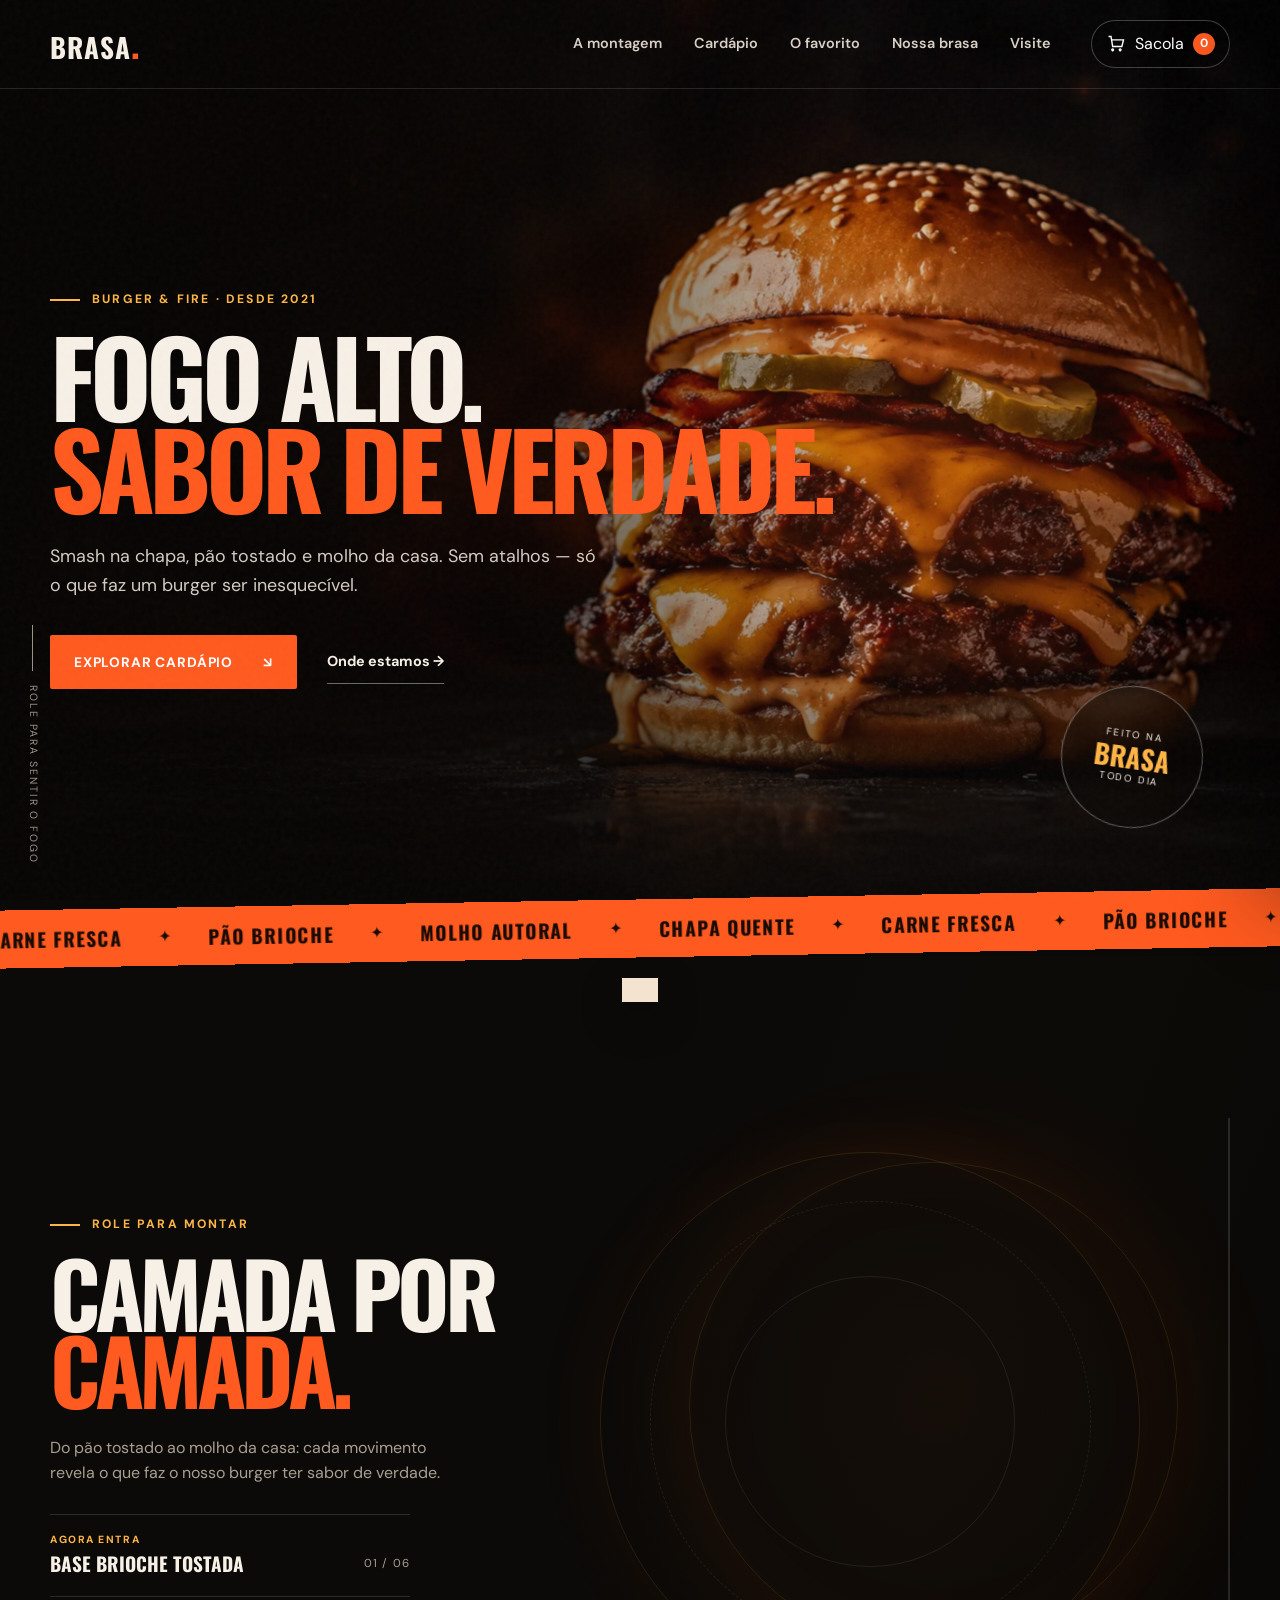
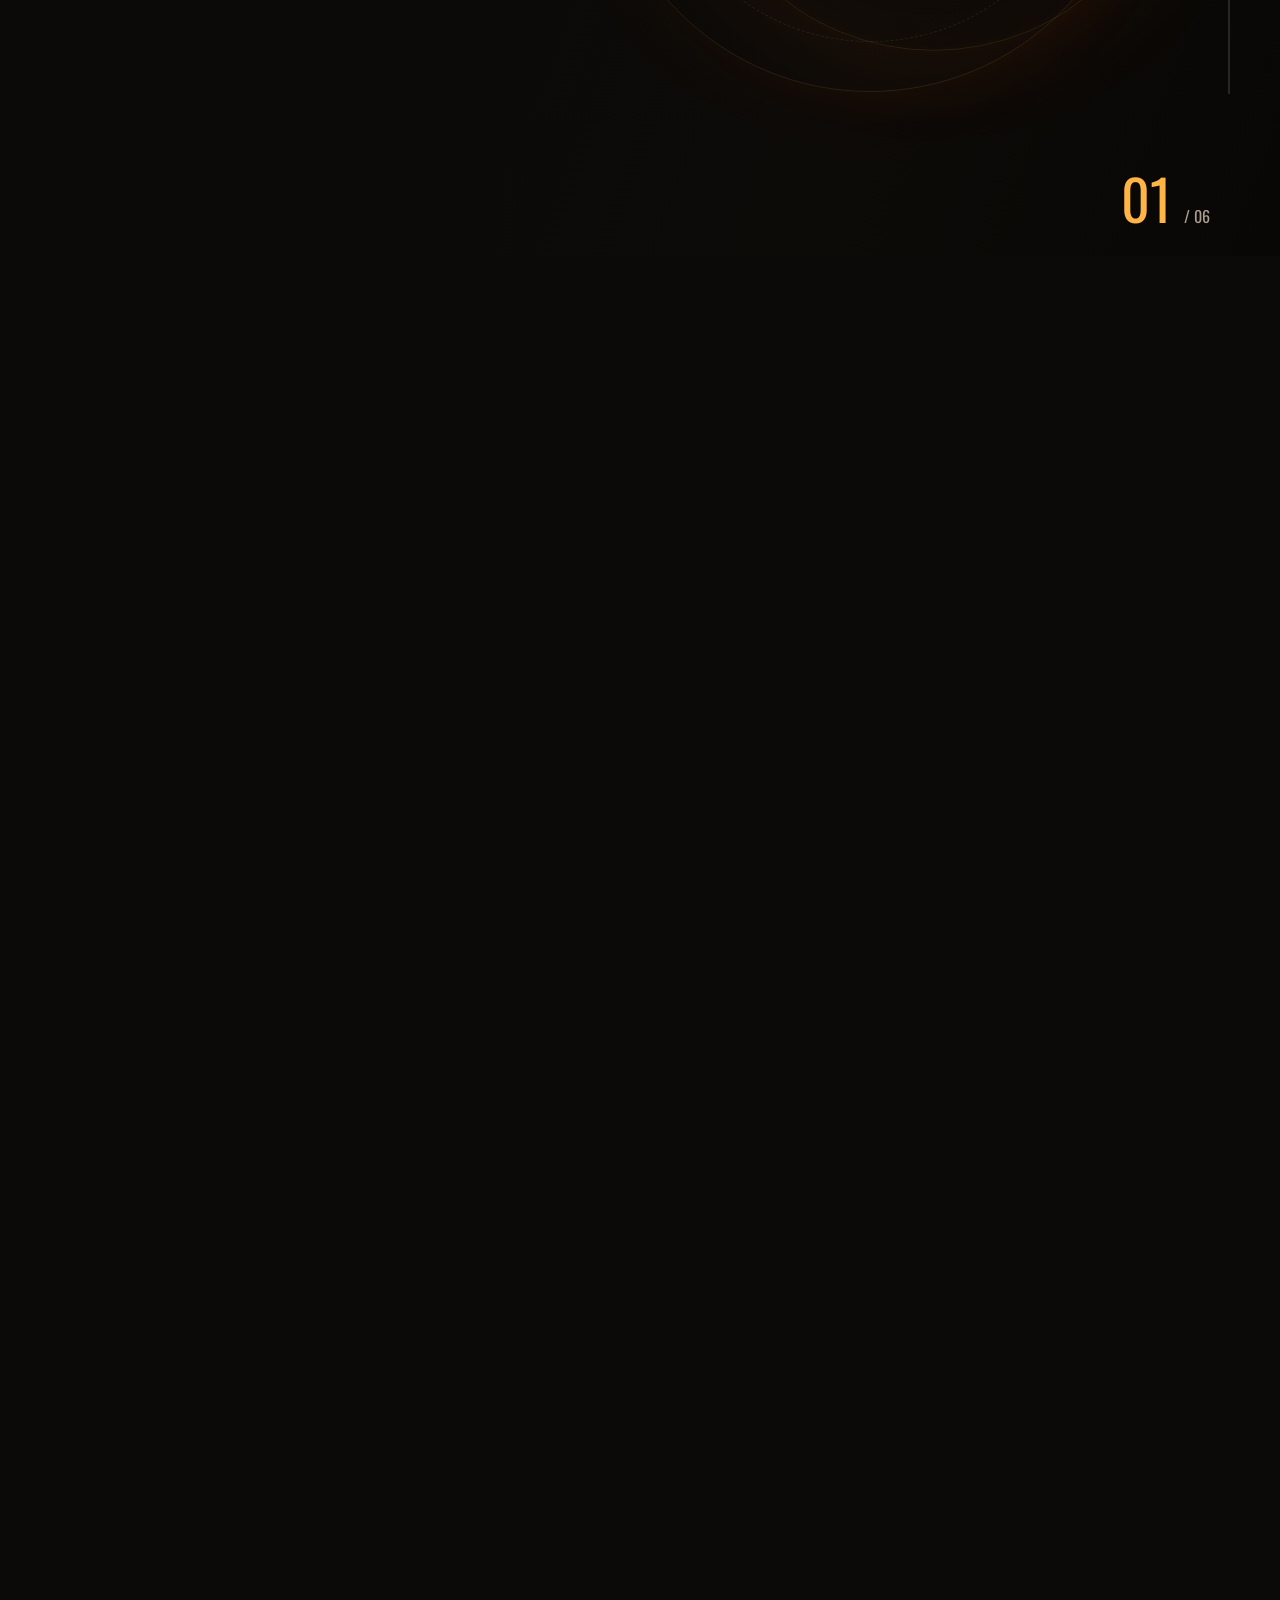
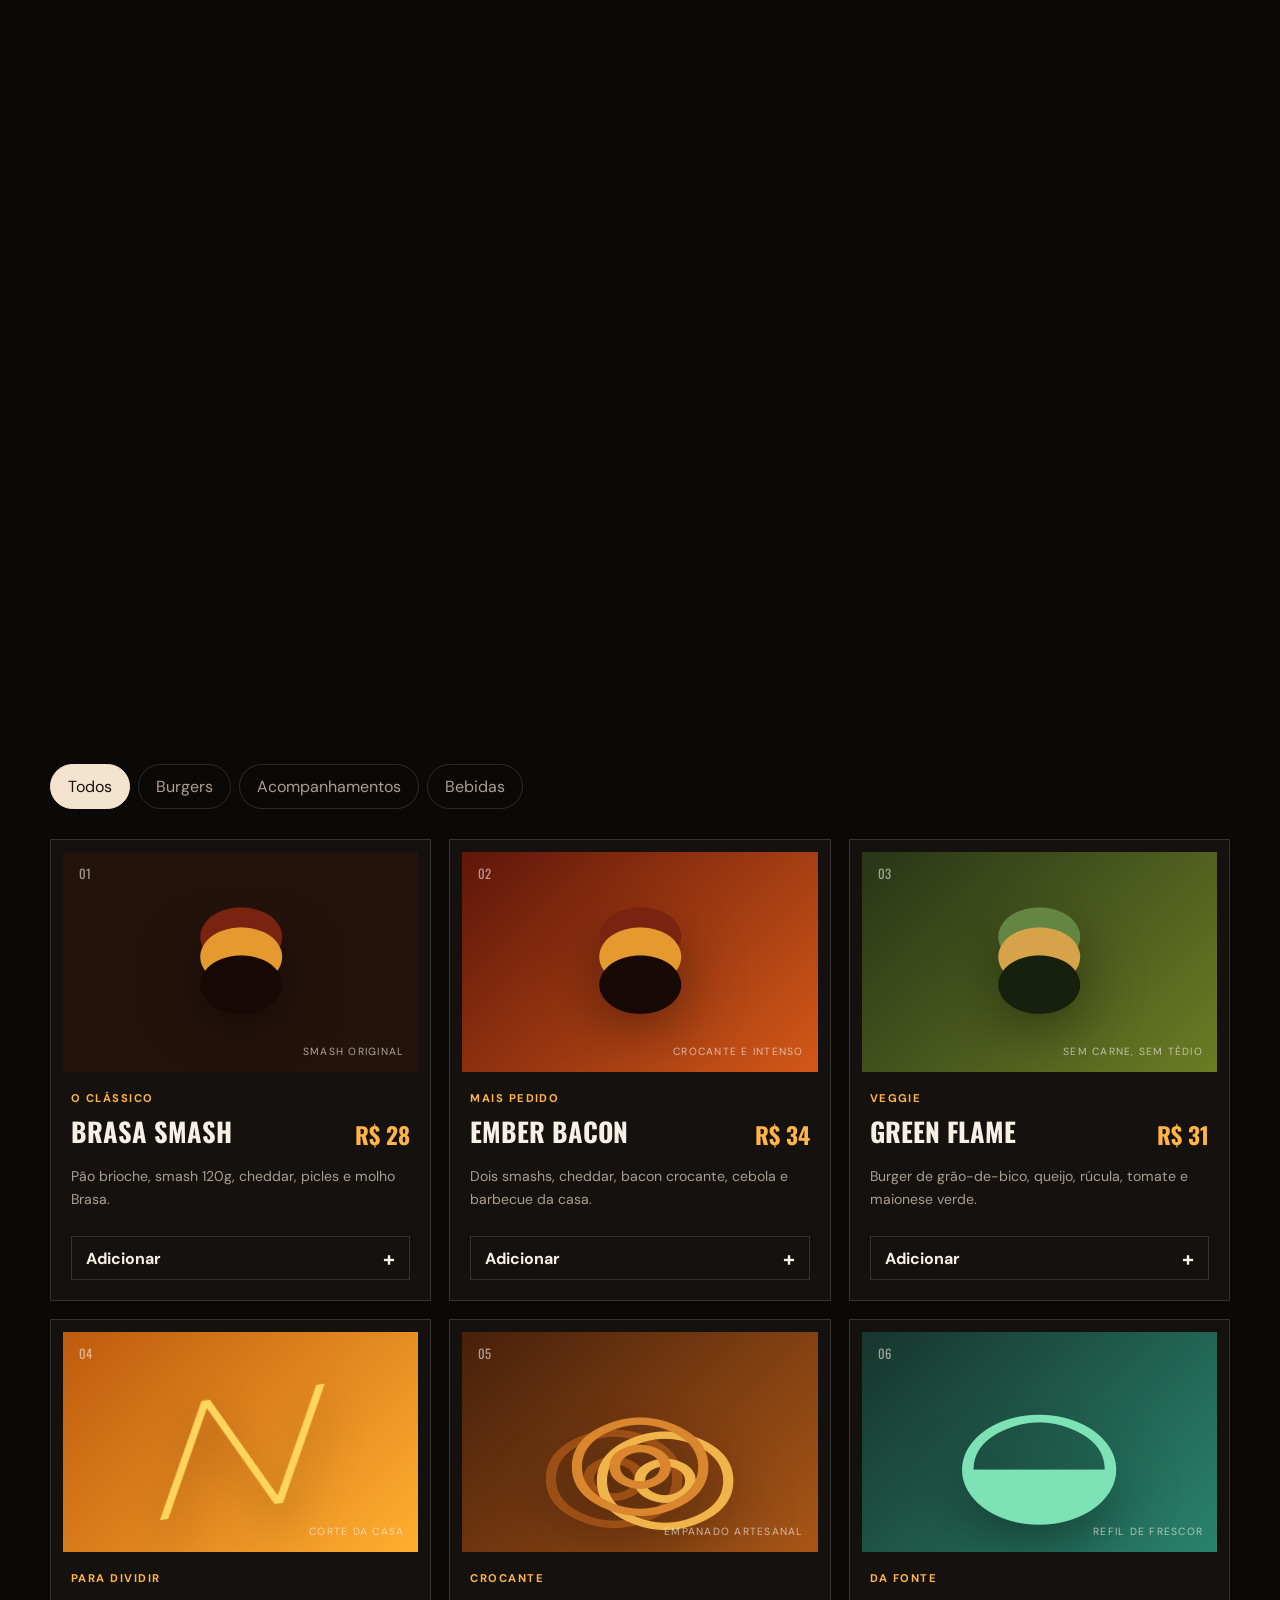
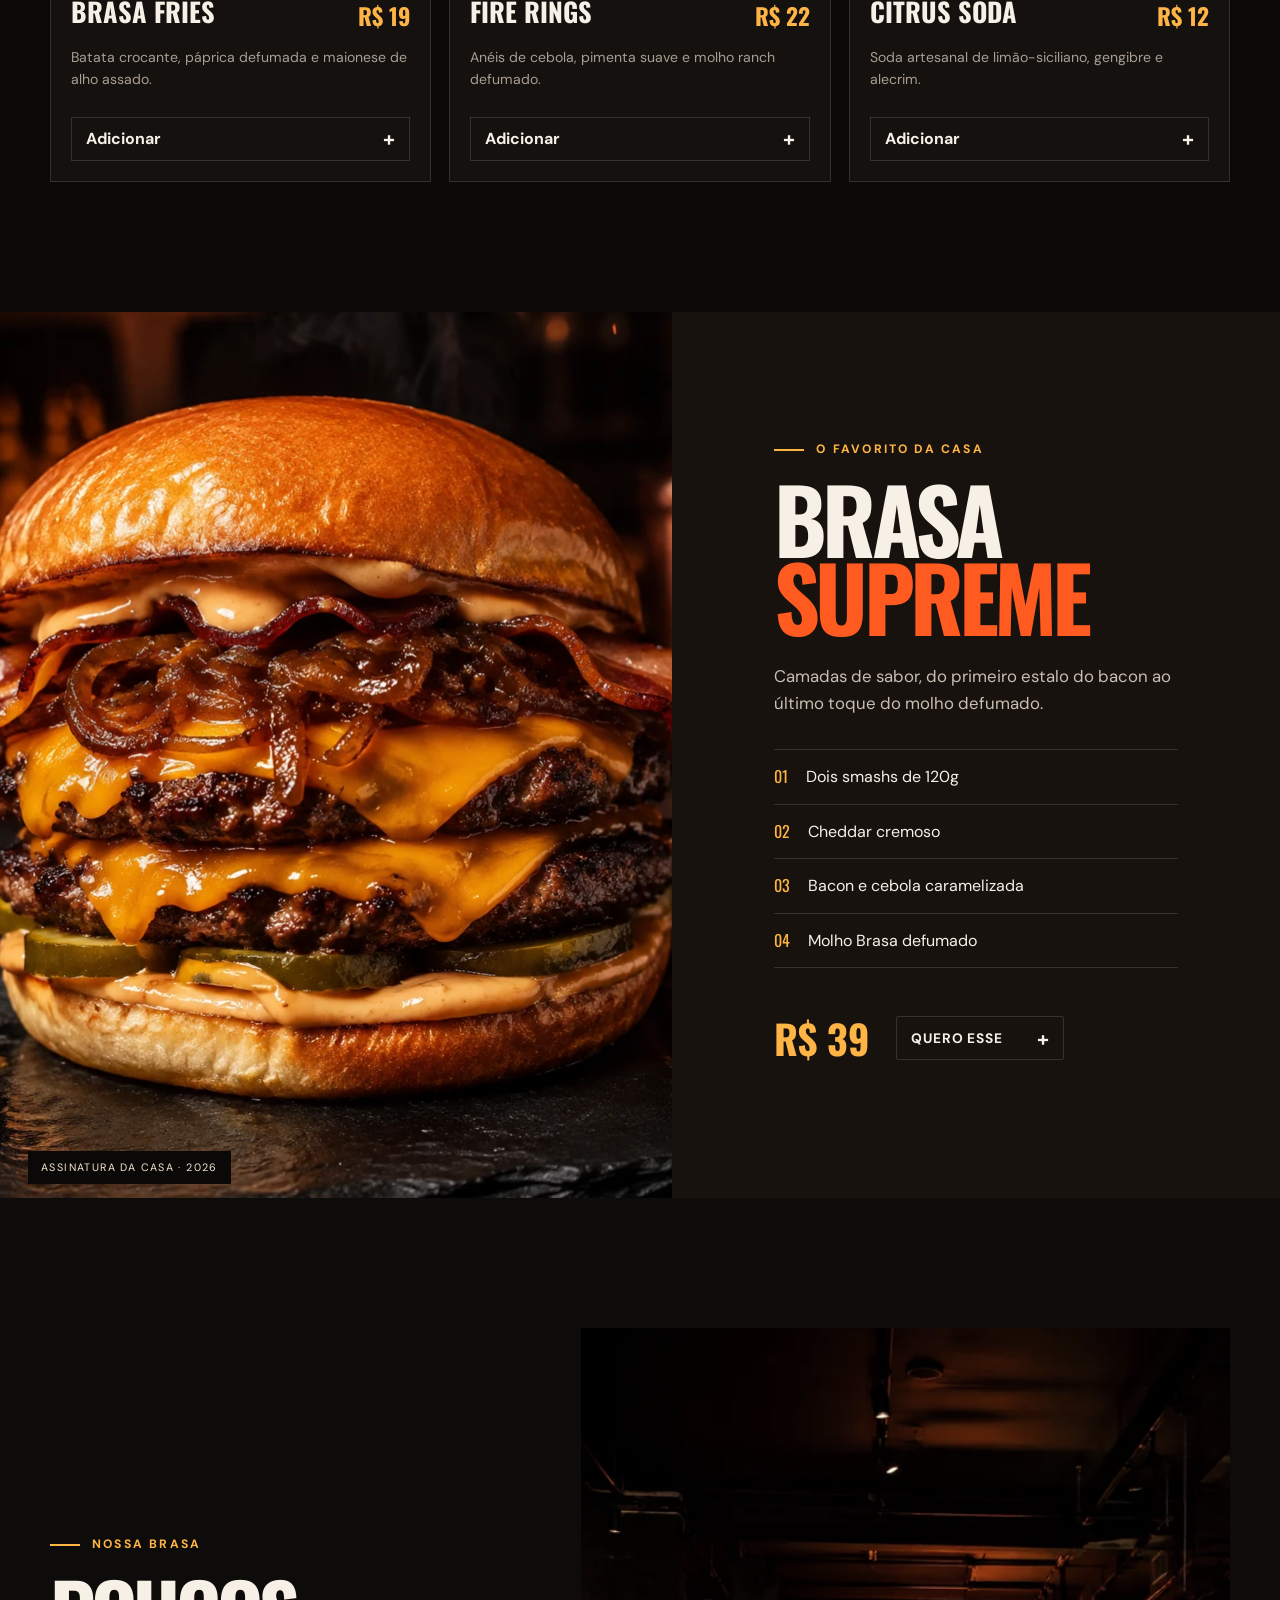
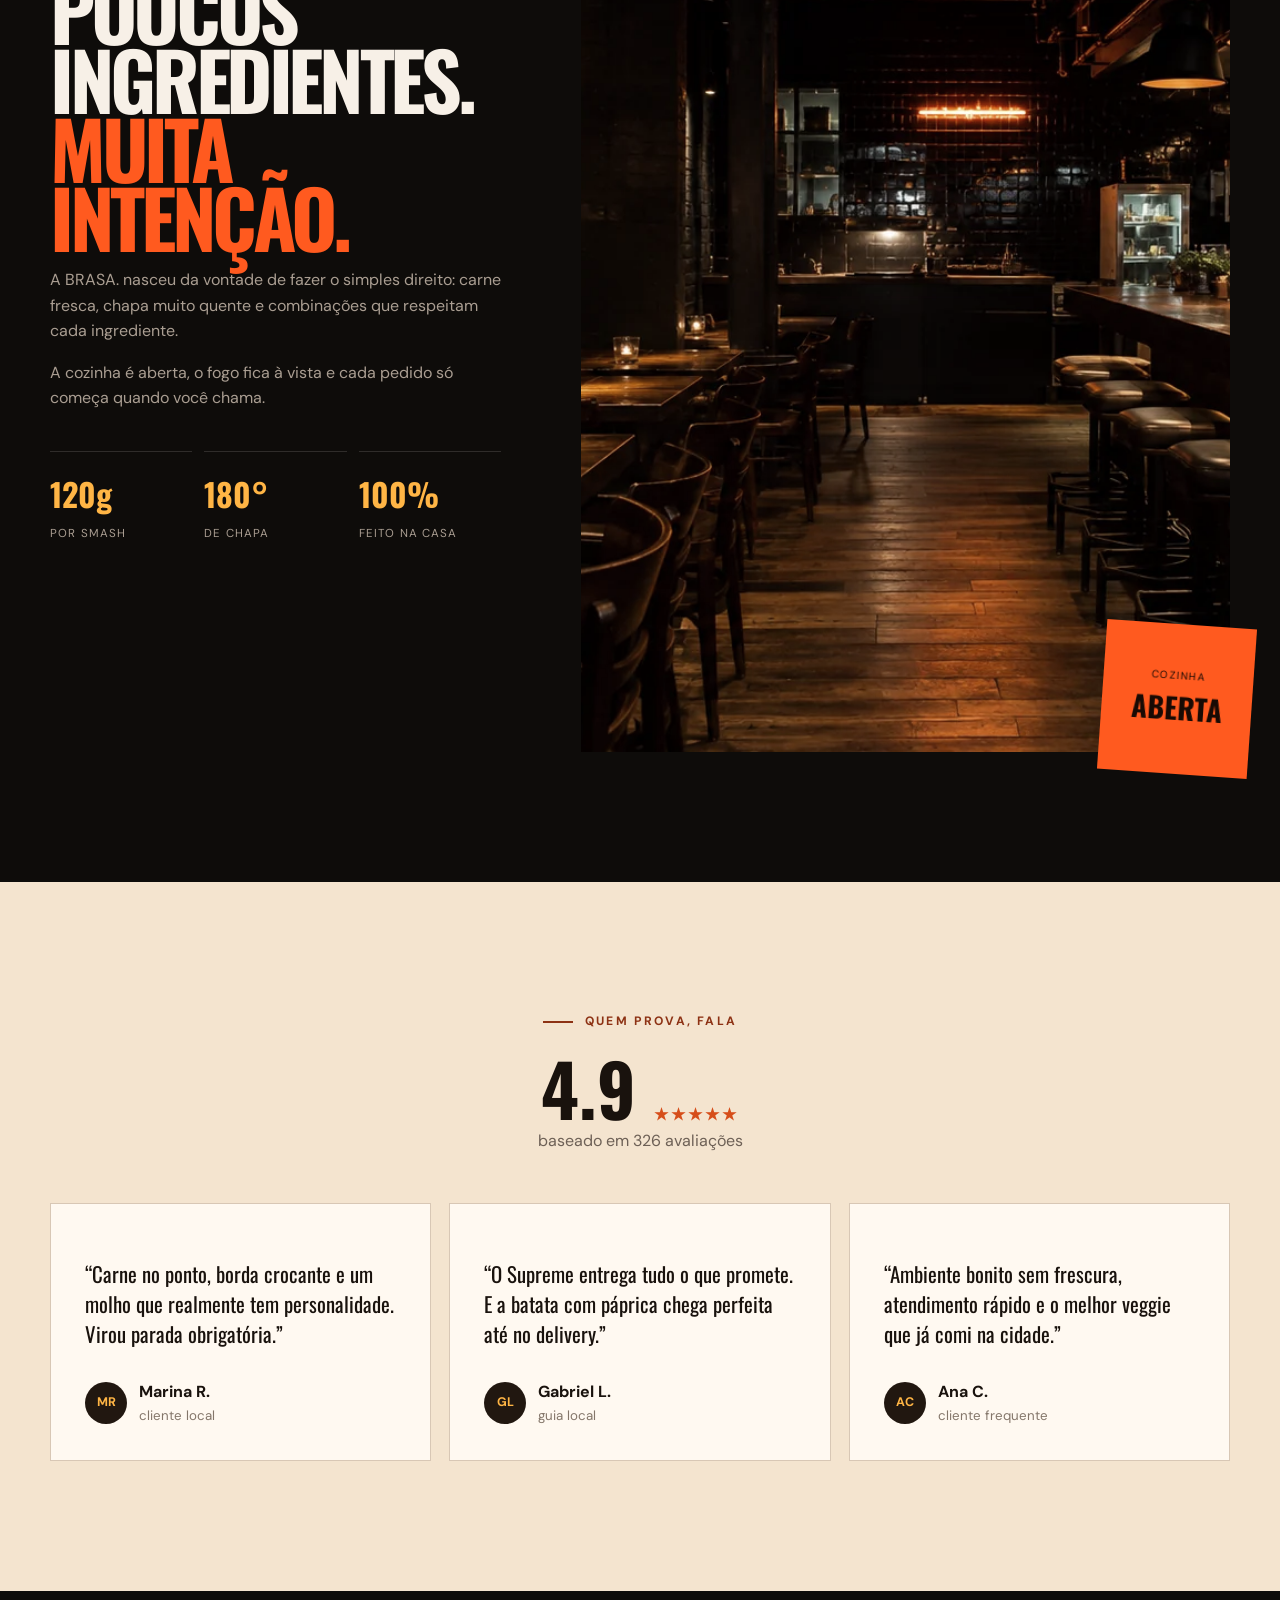
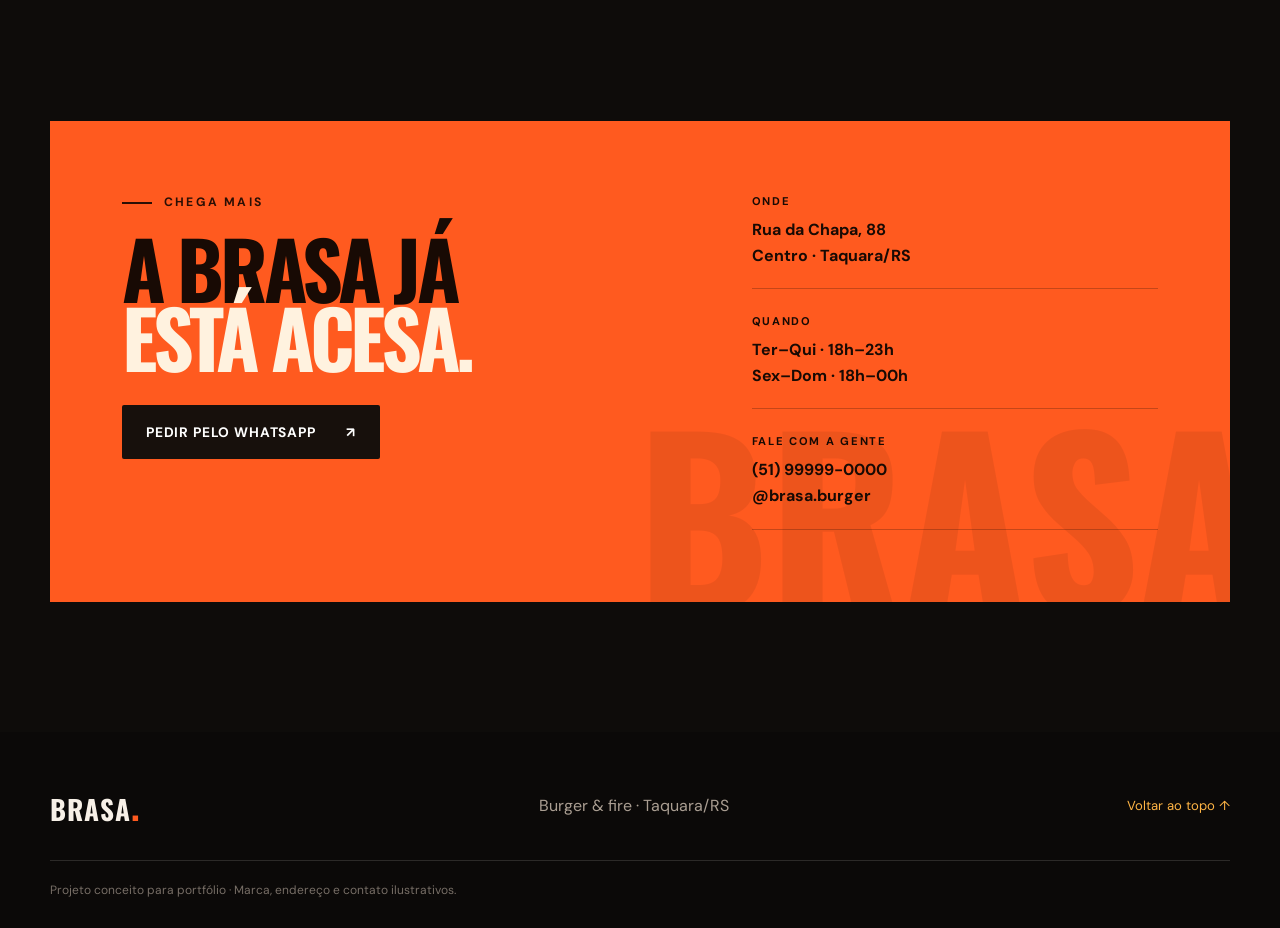
==== previews/brasa-burger/index.html @ 8c8daacf "Pré-carrega imagem da montagem do burger" ====
<!doctype html>
<html lang="pt-BR">
<head>
  <meta charset="UTF-8">
  <meta name="viewport" content="width=device-width, initial-scale=1.0">
  <meta name="description" content="BRASA. — smash burgers feitos no fogo, com ingredientes selecionados e sabor sem atalhos.">
  <meta name="theme-color" content="#0b0908">
  <meta property="og:type" content="website">
  <meta property="og:title" content="BRASA. | Burger & Fire">
  <meta property="og:description" content="Fogo alto. Sabor de verdade. Conheça nossos smash burgers.">
  <meta property="og:image" content="https://joaopedrodev67-commits.github.io/dev-showcase/previews/brasa-burger/assets/hero-burger.webp">
  <title>BRASA. | Burger & Fire</title>
  <link rel="icon" href="./assets/hero-burger.webp" type="image/webp">
  <link rel="preconnect" href="https://fonts.googleapis.com">
  <link rel="preconnect" href="https://fonts.gstatic.com" crossorigin>
  <link href="https://fonts.googleapis.com/css2?family=DM+Sans:wght@400;500;600;700&family=Oswald:wght@500;600;700&display=swap" rel="stylesheet">
  <link rel="preload" as="image" href="./assets/hero-burger.webp" fetchpriority="high">
  <link rel="preload" as="image" href="./assets/layers/burger-layers.png">
  <link rel="stylesheet" href="./styles.css">
</head>
<body>
  <a class="skip-link" href="#conteudo">Ir para o conteúdo</a>
  <div class="noise" aria-hidden="true"></div>

  <header class="site-header" id="inicio">
    <div class="container nav-wrap">
      <a class="brand" href="#inicio" aria-label="BRASA. — início"><span>BRASA</span><b>.</b></a>
      <button class="menu-toggle" type="button" aria-expanded="false" aria-controls="main-menu" aria-label="Abrir menu">
        <span></span><span></span>
      </button>
      <nav class="main-nav" id="main-menu" aria-label="Navegação principal">
        <a href="#montagem">A montagem</a>
        <a href="#cardapio">Cardápio</a>
        <a href="#assinatura">O favorito</a>
        <a href="#sobre">Nossa brasa</a>
        <a href="#visite">Visite</a>
      </nav>
      <button class="cart-button" type="button" aria-label="Abrir sacola, 0 itens" aria-controls="cart-panel">
        <svg viewBox="0 0 24 24" aria-hidden="true"><path d="M6 7h15l-2 8H8L6 3H3m6 16a1 1 0 1 0 0 .01M18 19a1 1 0 1 0 0 .01"/></svg>
        <span>Sacola</span><b class="cart-count" aria-hidden="true">0</b>
      </button>
    </div>
  </header>

  <main id="conteudo">
    <section class="hero" aria-labelledby="hero-title">
      <img class="hero-image" src="./assets/hero-burger.webp" alt="Hambúrguer artesanal duplo com cheddar, bacon e picles" width="1536" height="1024">
      <div class="hero-shade" aria-hidden="true"></div>
      <div class="container hero-content">
        <p class="eyebrow reveal"><span></span> Burger & fire · desde 2021</p>
        <h1 id="hero-title" class="reveal">Fogo alto.<br><em>Sabor de verdade.</em></h1>
        <p class="hero-copy reveal">Smash na chapa, pão tostado e molho da casa. Sem atalhos — só o que faz um burger ser inesquecível.</p>
        <div class="hero-actions reveal">
          <a class="button button-primary" href="#cardapio">Explorar cardápio <span aria-hidden="true">↘</span></a>
          <a class="text-link" href="#visite">Onde estamos <span aria-hidden="true">→</span></a>
        </div>
      </div>
      <div class="hero-stamp" aria-hidden="true"><span>feito na</span><strong>BRASA</strong><span>todo dia</span></div>
      <div class="scroll-note" aria-hidden="true"><span></span> role para sentir o fogo</div>
    </section>

    <section class="proof-strip" aria-label="Diferenciais">
      <div class="marquee">
        <div class="marquee-track">
          <span>Carne fresca</span><i>✦</i><span>Pão brioche</span><i>✦</i><span>Molho autoral</span><i>✦</i><span>Chapa quente</span><i>✦</i>
          <span aria-hidden="true">Carne fresca</span><i aria-hidden="true">✦</i><span aria-hidden="true">Pão brioche</span><i aria-hidden="true">✦</i><span aria-hidden="true">Molho autoral</span><i aria-hidden="true">✦</i><span aria-hidden="true">Chapa quente</span><i aria-hidden="true">✦</i>
        </div>
      </div>
    </section>

    <section class="burger-assembly" id="montagem" aria-labelledby="assembly-title">
      <div class="assembly-sticky">
        <div class="assembly-ambient" aria-hidden="true"></div>
        <div class="container assembly-layout">
          <div class="assembly-copy">
            <p class="eyebrow"><span></span> Role para montar</p>
            <h2 id="assembly-title">Camada por<br><em>camada.</em></h2>
            <p>Do pão tostado ao molho da casa: cada movimento revela o que faz o nosso burger ter sabor de verdade.</p>
            <div class="assembly-status" aria-live="off">
              <span>Agora entra</span><strong>Base brioche tostada</strong><small>01 / 06</small>
            </div>
          </div>
          <div class="burger-stage" role="img" aria-label="Hambúrguer sendo montado camada por camada conforme a página é rolada">
            <div class="stage-ring" aria-hidden="true"></div>
            <img class="burger-layer layer-top" data-step="5" src="./assets/layers/burger-layers.png" alt="" width="1024" height="1536" loading="lazy">
            <img class="burger-layer layer-pickles" data-step="4" src="./assets/layers/burger-layers.png" alt="" width="1024" height="1536" loading="lazy">
            <img class="burger-layer layer-bacon" data-step="3" src="./assets/layers/burger-layers.png" alt="" width="1024" height="1536" loading="lazy">
            <img class="burger-layer layer-patty-one" data-step="2" src="./assets/layers/burger-layers.png" alt="" width="1024" height="1536" loading="lazy">
            <img class="burger-layer layer-patty-two" data-step="1" src="./assets/layers/burger-layers.png" alt="" width="1024" height="1536" loading="lazy">
            <img class="burger-layer layer-bottom" data-step="0" src="./assets/layers/burger-layers.png" alt="" width="1024" height="1536" loading="lazy">
          </div>
          <div class="assembly-progress" aria-hidden="true"><span></span></div>
          <p class="assembly-counter" aria-hidden="true">01 <span>/ 06</span></p>
        </div>
      </div>
    </section>

    <section class="menu-section section" id="cardapio" aria-labelledby="menu-title">
      <div class="container">
        <div class="section-heading reveal">
          <div><p class="eyebrow"><span></span> Vai de quê?</p><h2 id="menu-title">Escolha sua<br><em>próxima obsessão.</em></h2></div>
          <p>Clássicos bem feitos e combinações que carregam a assinatura da casa.</p>
        </div>
        <div class="menu-filters reveal" role="group" aria-label="Filtrar cardápio">
          <button class="filter is-active" type="button" data-filter="all" aria-pressed="true">Todos</button>
          <button class="filter" type="button" data-filter="burger" aria-pressed="false">Burgers</button>
          <button class="filter" type="button" data-filter="side" aria-pressed="false">Acompanhamentos</button>
          <button class="filter" type="button" data-filter="drink" aria-pressed="false">Bebidas</button>
        </div>
        <div class="menu-grid">
          <article class="menu-card reveal" data-category="burger">
            <div class="card-art art-classic"><span>01</span><div class="mini-burger" aria-hidden="true">●</div><small>smash original</small></div>
            <div class="card-body"><div><p>O clássico</p><h3>Brasa Smash</h3></div><strong>R$ 28</strong></div>
            <p class="ingredients">Pão brioche, smash 120g, cheddar, picles e molho Brasa.</p>
            <button class="add-button" type="button" data-name="Brasa Smash" data-price="28">Adicionar <span aria-hidden="true">+</span></button>
          </article>
          <article class="menu-card reveal" data-category="burger">
            <div class="card-art art-bacon"><span>02</span><div class="mini-burger" aria-hidden="true">●</div><small>crocante e intenso</small></div>
            <div class="card-body"><div><p>Mais pedido</p><h3>Ember Bacon</h3></div><strong>R$ 34</strong></div>
            <p class="ingredients">Dois smashs, cheddar, bacon crocante, cebola e barbecue da casa.</p>
            <button class="add-button" type="button" data-name="Ember Bacon" data-price="34">Adicionar <span aria-hidden="true">+</span></button>
          </article>
          <article class="menu-card reveal" data-category="burger">
            <div class="card-art art-green"><span>03</span><div class="mini-burger" aria-hidden="true">●</div><small>sem carne, sem tédio</small></div>
            <div class="card-body"><div><p>Veggie</p><h3>Green Flame</h3></div><strong>R$ 31</strong></div>
            <p class="ingredients">Burger de grão-de-bico, queijo, rúcula, tomate e maionese verde.</p>
            <button class="add-button" type="button" data-name="Green Flame" data-price="31">Adicionar <span aria-hidden="true">+</span></button>
          </article>
          <article class="menu-card reveal" data-category="side">
            <div class="card-art art-fries"><span>04</span><div class="fries" aria-hidden="true">╱╲╱</div><small>corte da casa</small></div>
            <div class="card-body"><div><p>Para dividir</p><h3>Brasa Fries</h3></div><strong>R$ 19</strong></div>
            <p class="ingredients">Batata crocante, páprica defumada e maionese de alho assado.</p>
            <button class="add-button" type="button" data-name="Brasa Fries" data-price="19">Adicionar <span aria-hidden="true">+</span></button>
          </article>
          <article class="menu-card reveal" data-category="side">
            <div class="card-art art-rings"><span>05</span><div class="rings" aria-hidden="true">◎</div><small>empanado artesanal</small></div>
            <div class="card-body"><div><p>Crocante</p><h3>Fire Rings</h3></div><strong>R$ 22</strong></div>
            <p class="ingredients">Anéis de cebola, pimenta suave e molho ranch defumado.</p>
            <button class="add-button" type="button" data-name="Fire Rings" data-price="22">Adicionar <span aria-hidden="true">+</span></button>
          </article>
          <article class="menu-card reveal" data-category="drink">
            <div class="card-art art-drink"><span>06</span><div class="drink" aria-hidden="true">◒</div><small>refil de frescor</small></div>
            <div class="card-body"><div><p>Da fonte</p><h3>Citrus Soda</h3></div><strong>R$ 12</strong></div>
            <p class="ingredients">Soda artesanal de limão-siciliano, gengibre e alecrim.</p>
            <button class="add-button" type="button" data-name="Citrus Soda" data-price="12">Adicionar <span aria-hidden="true">+</span></button>
          </article>
        </div>
      </div>
    </section>

    <section class="signature section" id="assinatura" aria-labelledby="signature-title">
      <div class="signature-image-wrap reveal">
        <img src="./assets/signature-burger.webp" alt="Brasa Supreme com dois smashs, cheddar, bacon e cebola caramelizada" width="1024" height="1536" loading="lazy">
        <span class="image-label">assinatura da casa · 2026</span>
      </div>
      <div class="signature-copy reveal">
        <p class="eyebrow"><span></span> O favorito da casa</p>
        <h2 id="signature-title">BRASA<br><em>SUPREME</em></h2>
        <p class="signature-lead">Camadas de sabor, do primeiro estalo do bacon ao último toque do molho defumado.</p>
        <ul>
          <li><span>01</span> Dois smashs de 120g</li><li><span>02</span> Cheddar cremoso</li><li><span>03</span> Bacon e cebola caramelizada</li><li><span>04</span> Molho Brasa defumado</li>
        </ul>
        <div class="signature-order"><strong>R$ 39</strong><button class="button button-primary add-button" type="button" data-name="Brasa Supreme" data-price="39">Quero esse <span aria-hidden="true">+</span></button></div>
      </div>
    </section>

    <section class="story section" id="sobre" aria-labelledby="story-title">
      <div class="container story-grid">
        <div class="story-copy reveal">
          <p class="eyebrow"><span></span> Nossa brasa</p>
          <h2 id="story-title">Poucos ingredientes.<br><em>Muita intenção.</em></h2>
          <p>A BRASA. nasceu da vontade de fazer o simples direito: carne fresca, chapa muito quente e combinações que respeitam cada ingrediente.</p>
          <p>A cozinha é aberta, o fogo fica à vista e cada pedido só começa quando você chama.</p>
          <div class="story-stats"><div><strong>120g</strong><span>por smash</span></div><div><strong>180°</strong><span>de chapa</span></div><div><strong>100%</strong><span>feito na casa</span></div></div>
        </div>
        <div class="story-image reveal"><img src="./assets/restaurant.webp" alt="Salão da BRASA. com cozinha aberta, tijolos escuros e iluminação acolhedora" width="1920" height="1024" loading="lazy"><div class="open-kitchen"><span>cozinha</span><strong>ABERTA</strong></div></div>
      </div>
    </section>

    <section class="reviews section" aria-labelledby="reviews-title">
      <div class="container">
        <div class="reviews-heading reveal"><p class="eyebrow"><span></span> Quem prova, fala</p><h2 id="reviews-title">4.9 <span aria-label="5 estrelas">★★★★★</span></h2><p>baseado em 326 avaliações</p></div>
        <div class="review-grid">
          <blockquote class="review reveal"><p>“Carne no ponto, borda crocante e um molho que realmente tem personalidade. Virou parada obrigatória.”</p><footer><div>MR</div><span><strong>Marina R.</strong><small>cliente local</small></span></footer></blockquote>
          <blockquote class="review reveal"><p>“O Supreme entrega tudo o que promete. E a batata com páprica chega perfeita até no delivery.”</p><footer><div>GL</div><span><strong>Gabriel L.</strong><small>guia local</small></span></footer></blockquote>
          <blockquote class="review reveal"><p>“Ambiente bonito sem frescura, atendimento rápido e o melhor veggie que já comi na cidade.”</p><footer><div>AC</div><span><strong>Ana C.</strong><small>cliente frequente</small></span></footer></blockquote>
        </div>
      </div>
    </section>

    <section class="visit section" id="visite" aria-labelledby="visit-title">
      <div class="container visit-panel reveal">
        <div class="visit-main"><p class="eyebrow"><span></span> Chega mais</p><h2 id="visit-title">A brasa já<br><em>está acesa.</em></h2><a class="button button-light whatsapp-direct" href="https://wa.me/5551999990000?text=Oi%2C%20BRASA!%20Quero%20fazer%20um%20pedido." target="_blank" rel="noopener">Pedir pelo WhatsApp <span aria-hidden="true">↗</span></a></div>
        <div class="visit-info">
          <div><span>Onde</span><strong>Rua da Chapa, 88<br>Centro · Taquara/RS</strong></div>
          <div><span>Quando</span><strong>Ter–Qui · 18h–23h<br>Sex–Dom · 18h–00h</strong></div>
          <div><span>Fale com a gente</span><strong>(51) 99999-0000<br>@brasa.burger</strong></div>
        </div>
      </div>
    </section>
  </main>

  <footer class="site-footer"><div class="container footer-inner"><a class="brand" href="#inicio"><span>BRASA</span><b>.</b></a><p>Burger & fire · Taquara/RS</p><a href="#inicio" class="back-top">Voltar ao topo ↑</a></div><div class="container concept-note">Projeto conceito para portfólio · Marca, endereço e contato ilustrativos.</div></footer>

  <div class="cart-backdrop" hidden></div>
  <aside class="cart-panel" id="cart-panel" aria-labelledby="cart-title" aria-hidden="true">
    <div class="cart-head"><div><p class="eyebrow"><span></span> Seu pedido</p><h2 id="cart-title">Sacola</h2></div><button class="cart-close" type="button" aria-label="Fechar sacola">×</button></div>
    <div class="cart-items" aria-live="polite"><div class="empty-cart"><span>○</span><strong>Sua sacola está vazia</strong><p>Escolha seus favoritos no cardápio.</p></div></div>
    <div class="cart-footer" hidden><div class="cart-total"><span>Total</span><strong>R$ 0</strong></div><a class="button button-primary checkout-button" href="#" target="_blank" rel="noopener">Finalizar no WhatsApp <span>↗</span></a><small>O pedido será enviado para confirmação.</small></div>
  </aside>
  <div class="toast" role="status" aria-live="polite"></div>
  <script src="./script.js" defer></script>
</body>
</html>
---- previews/brasa-burger/styles.css ----
:root{--bg:#0b0908;--panel:#14110f;--panel-2:#1b1613;--text:#f7f0e7;--muted:#aa9e92;--ember:#ff5a1f;--gold:#ffb545;--cream:#f4e4cf;--line:rgba(247,240,231,.14);--display:"Oswald",sans-serif;--body:"DM Sans",sans-serif;--container:min(1180px,calc(100% - 40px))}
*{box-sizing:border-box}html{scroll-behavior:smooth}body{margin:0;min-width:320px;background:var(--bg);color:var(--text);font-family:var(--body);font-size:16px;line-height:1.6;overflow-x:hidden}body.cart-open{overflow:hidden}a{color:inherit;text-decoration:none}button{font:inherit}img{display:block;max-width:100%}.container{width:var(--container);margin-inline:auto}.skip-link{position:fixed;left:16px;top:-80px;z-index:1000;padding:12px 18px;background:var(--cream);color:#111}.skip-link:focus{top:16px}.noise{position:fixed;inset:0;z-index:99;pointer-events:none;opacity:.045;background-image:url("data:image/svg+xml,%3Csvg viewBox='0 0 180 180' xmlns='http://www.w3.org/2000/svg'%3E%3Cfilter id='n'%3E%3CfeTurbulence type='fractalNoise' baseFrequency='.9' numOctaves='4' stitchTiles='stitch'/%3E%3C/filter%3E%3Crect width='100%25' height='100%25' filter='url(%23n)' opacity='.7'/%3E%3C/svg%3E")}
.site-header{position:absolute;top:0;left:0;width:100%;z-index:20;border-bottom:1px solid rgba(255,255,255,.12);transition:.3s}.site-header.is-scrolled{position:fixed;background:rgba(11,9,8,.88);backdrop-filter:blur(16px);border-color:var(--line)}.nav-wrap{height:88px;display:flex;align-items:center;gap:40px}.brand{font-family:var(--display);font-size:1.7rem;font-weight:700;letter-spacing:.04em;line-height:1}.brand b{color:var(--ember);font-size:1.3em}.main-nav{display:flex;gap:32px;margin-left:auto}.main-nav a{font-size:.9rem;font-weight:600;color:#d9d0c7;transition:.2s}.main-nav a:hover,.main-nav a:focus-visible{color:var(--gold)}.cart-button{display:flex;align-items:center;gap:9px;border:1px solid rgba(255,255,255,.24);border-radius:999px;padding:10px 14px;background:rgba(0,0,0,.25);color:#fff;cursor:pointer}.cart-button svg{width:20px;fill:none;stroke:currentColor;stroke-width:1.7}.cart-count{display:grid;place-items:center;min-width:22px;height:22px;border-radius:50%;background:var(--ember);font-size:.75rem}.menu-toggle{display:none;margin-left:auto;width:44px;height:44px;border:0;background:transparent}.menu-toggle span{display:block;width:25px;height:2px;margin:6px auto;background:#fff;transition:.25s}
.hero{position:relative;min-height:860px;height:100svh;display:flex;align-items:center;isolation:isolate;overflow:hidden;background:#090705}.hero-image,.hero-shade{position:absolute;inset:0;width:100%;height:100%}.hero-image{object-fit:cover;object-position:center;z-index:-3;scale:1.03;animation:heroIn 1.8s cubic-bezier(.2,.8,.2,1) both}.hero-shade{z-index:-2;background:linear-gradient(90deg,rgba(7,5,4,.98) 0%,rgba(7,5,4,.83) 34%,rgba(7,5,4,.15) 68%,rgba(7,5,4,.28) 100%),linear-gradient(0deg,rgba(11,9,8,.95),transparent 30%)}.hero-content{padding-top:80px}.eyebrow{display:flex;align-items:center;gap:12px;margin:0 0 20px;color:var(--gold);font-size:.76rem;font-weight:700;letter-spacing:.18em;text-transform:uppercase}.eyebrow span{width:30px;height:2px;background:currentColor}.hero h1,.section-heading h2,.signature h2,.story h2,.visit h2{margin:0;font-family:var(--display);font-size:clamp(4rem,8.2vw,8.4rem);line-height:.87;letter-spacing:-.055em;text-transform:uppercase}.hero h1 em,.section-heading h2 em,.signature h2 em,.story h2 em,.visit h2 em{color:var(--ember);font-style:normal}.hero-copy{max-width:560px;margin:30px 0 36px;color:#d4cbc2;font-size:1.12rem}.hero-actions{display:flex;align-items:center;gap:30px}.button{min-height:54px;display:inline-flex;align-items:center;justify-content:center;gap:30px;border:0;border-radius:2px;padding:0 24px;font-size:.86rem;font-weight:700;letter-spacing:.06em;text-transform:uppercase;cursor:pointer;transition:transform .25s,background .25s,color .25s}.button:hover,.button:focus-visible{transform:translateY(-3px)}.button-primary{background:var(--ember);color:#fff}.button-primary:hover{background:#ff713d}.text-link{font-size:.9rem;font-weight:700;border-bottom:1px solid rgba(255,255,255,.4);padding:10px 0}.hero-stamp{position:absolute;right:6vw;bottom:8vh;width:142px;aspect-ratio:1;border:1px solid rgba(255,255,255,.35);border-radius:50%;display:grid;place-content:center;text-align:center;line-height:1.2;transform:rotate(8deg);background:rgba(8,5,3,.4);backdrop-filter:blur(8px)}.hero-stamp span{font-size:.62rem;letter-spacing:.18em;text-transform:uppercase}.hero-stamp strong{font-family:var(--display);font-size:1.7rem;color:var(--gold)}.scroll-note{position:absolute;left:24px;bottom:36px;display:flex;gap:14px;align-items:center;writing-mode:vertical-rl;font-size:.66rem;letter-spacing:.18em;text-transform:uppercase;color:#9b9188}.scroll-note span{height:46px;width:1px;background:#9b9188}.proof-strip{overflow:hidden;background:var(--ember);color:#180b06;transform:rotate(-1deg) scale(1.02);position:relative;z-index:2}.marquee{padding:13px 0}.marquee-track{width:max-content;display:flex;align-items:center;gap:36px;animation:marquee 22s linear infinite}.marquee span{font-family:var(--display);font-size:1.18rem;font-weight:700;text-transform:uppercase;letter-spacing:.08em}.marquee i{font-style:normal}
.section{padding:130px 0}.section-heading{display:grid;grid-template-columns:1.5fr .6fr;align-items:end;gap:60px;margin-bottom:50px}.section-heading h2,.story h2,.visit h2{font-size:clamp(3.3rem,6.2vw,6.4rem)}.section-heading>p{max-width:400px;margin:0 0 8px;color:var(--muted)}.menu-section{background:var(--bg)}.menu-filters{display:flex;flex-wrap:wrap;gap:8px;margin-bottom:30px}.filter{border:1px solid var(--line);padding:9px 17px;border-radius:999px;background:transparent;color:var(--muted);cursor:pointer}.filter:hover,.filter:focus-visible,.filter.is-active{background:var(--cream);color:#17110c;border-color:var(--cream)}.menu-grid{display:grid;grid-template-columns:repeat(3,1fr);gap:18px}.menu-card{padding:12px 12px 20px;background:var(--panel);border:1px solid var(--line);transition:transform .25s,border-color .25s}.menu-card:hover{transform:translateY(-7px);border-color:rgba(255,181,69,.5)}.menu-card[hidden]{display:none}.card-art{position:relative;height:220px;display:grid;place-items:center;overflow:hidden;background:#24130b}.card-art>span{position:absolute;left:16px;top:12px;font-family:var(--display);font-size:.8rem;opacity:.6}.card-art small{position:absolute;right:14px;bottom:12px;font-size:.65rem;letter-spacing:.12em;text-transform:uppercase;opacity:.66}.mini-burger,.fries,.rings,.drink{font-family:var(--display);font-size:8.5rem;line-height:1;color:#160906;text-shadow:0 -28px 0 #e59a2f,0 -48px 0 #7a2310;transform:scaleX(1.4);filter:drop-shadow(0 20px 22px rgba(0,0,0,.35))}.art-bacon{background:linear-gradient(135deg,#5f160a,#d35818)}.art-green{background:linear-gradient(135deg,#283517,#6b7c24)}.art-green .mini-burger{color:#16200c;text-shadow:0 -28px 0 #d6a34a,0 -48px 0 #638642}.art-fries{background:linear-gradient(135deg,#bf5a0e,#ffaf2f)}.fries{font-size:6rem;color:#ffd55d;text-shadow:none;transform:rotate(-8deg)}.art-rings{background:linear-gradient(135deg,#47200b,#a95616)}.rings{font-size:8rem;color:#d9862e;text-shadow:18px 14px 0 #efb44a,-18px 12px 0 #9b4f14}.art-drink{background:linear-gradient(135deg,#17352c,#29836c)}.drink{font-size:9rem;color:#7ee2b7;text-shadow:none}.card-body{display:flex;justify-content:space-between;align-items:end;gap:16px;padding:18px 8px 0}.card-body p{margin:0;color:var(--gold);font-size:.7rem;font-weight:700;text-transform:uppercase;letter-spacing:.13em}.card-body h3{margin:3px 0 0;font-family:var(--display);font-size:1.65rem;text-transform:uppercase}.card-body>strong{font-family:var(--display);font-size:1.45rem;color:var(--gold);white-space:nowrap}.ingredients{min-height:54px;margin:12px 8px 17px;color:var(--muted);font-size:.88rem}.add-button{width:calc(100% - 16px);min-height:44px;margin:0 8px;border:1px solid var(--line);background:transparent;color:var(--text);display:flex;justify-content:space-between;align-items:center;padding:0 14px;cursor:pointer;font-weight:700}.add-button:hover,.add-button:focus-visible{background:var(--cream);color:#16100b}.add-button span{font-size:1.3rem}
.signature{padding:0;display:grid;grid-template-columns:1.05fr .95fr;min-height:850px;background:#18120e}.signature-image-wrap{position:relative;min-height:750px;overflow:hidden}.signature-image-wrap img{width:100%;height:100%;object-fit:cover}.image-label{position:absolute;left:28px;bottom:28px;background:#0b0908;color:var(--cream);padding:8px 13px;font-size:.67rem;text-transform:uppercase;letter-spacing:.13em}.signature-copy{padding:10vw 8vw;align-self:center}.signature h2{font-size:clamp(4.4rem,7vw,7.6rem)}.signature-lead{max-width:540px;color:#c9beb3;font-size:1.05rem;margin:28px 0}.signature ul{list-style:none;margin:32px 0;padding:0;border-top:1px solid var(--line)}.signature li{display:flex;gap:18px;padding:14px 0;border-bottom:1px solid var(--line)}.signature li span{color:var(--gold);font-family:var(--display)}.signature-order{display:flex;align-items:center;gap:26px;margin-top:38px}.signature-order>strong{font-family:var(--display);font-size:2.5rem;color:var(--gold)}.signature-order .add-button{width:auto;margin:0;gap:34px}
.story{background:#0e0c0a}.story-grid{display:grid;grid-template-columns:.82fr 1.18fr;gap:80px;align-items:center}.story-copy>p:not(.eyebrow){max-width:550px;color:var(--muted)}.story-stats{display:grid;grid-template-columns:repeat(3,1fr);gap:12px;margin-top:40px}.story-stats div{border-top:1px solid var(--line);padding-top:16px}.story-stats strong{display:block;font-family:var(--display);font-size:2rem;color:var(--gold)}.story-stats span{font-size:.72rem;color:var(--muted);text-transform:uppercase;letter-spacing:.1em}.story-image{position:relative}.story-image img{width:100%;aspect-ratio:1.05;object-fit:cover;filter:saturate(.8)}.open-kitchen{position:absolute;right:-22px;bottom:-22px;width:150px;aspect-ratio:1;background:var(--ember);color:#180a04;display:grid;place-content:center;text-align:center;transform:rotate(4deg)}.open-kitchen span{font-size:.65rem;letter-spacing:.15em;text-transform:uppercase}.open-kitchen strong{font-family:var(--display);font-size:1.8rem}.reviews{background:var(--cream);color:#19120d}.reviews-heading{text-align:center;margin-bottom:50px}.reviews-heading .eyebrow{justify-content:center;color:#8d3214}.reviews-heading h2{margin:0;font-family:var(--display);font-size:4.5rem;line-height:1}.reviews-heading h2 span{font-family:var(--body);font-size:1rem;color:#d64d19;letter-spacing:.2em}.reviews-heading>p:last-child{margin:4px 0;color:#6d6056}.review-grid{display:grid;grid-template-columns:repeat(3,1fr);gap:18px}.review{margin:0;padding:34px;background:#fff9f1;border:1px solid #d8c7b5}.review>p{font-family:var(--display);font-size:1.3rem;line-height:1.45}.review footer{display:flex;align-items:center;gap:12px;margin-top:30px}.review footer>div{display:grid;place-items:center;width:42px;height:42px;border-radius:50%;background:#211710;color:var(--gold);font-size:.78rem;font-weight:700}.review footer span{display:flex;flex-direction:column}.review footer small{color:#84766a}.visit{background:#0e0c0a}.visit-panel{position:relative;display:grid;grid-template-columns:1.15fr .85fr;gap:80px;padding:72px;background:var(--ember);color:#180a04;overflow:hidden}.visit-panel:after{content:"BRASA";position:absolute;right:-30px;bottom:-90px;font-family:var(--display);font-size:14rem;font-weight:700;opacity:.07;pointer-events:none}.visit .eyebrow{color:#2a0f05}.visit .eyebrow span{background:#2a0f05}.visit h2 em{color:#fff2df}.button-light{margin-top:34px;background:#17100c;color:#fff}.visit-info{display:grid;gap:24px;align-content:center;position:relative;z-index:1}.visit-info div{padding-bottom:20px;border-bottom:1px solid rgba(24,10,4,.25)}.visit-info span,.visit-info strong{display:block}.visit-info span{margin-bottom:6px;font-size:.7rem;font-weight:700;text-transform:uppercase;letter-spacing:.15em}.visit-info strong{font-size:1rem}.site-footer{padding:45px 0 28px}.footer-inner{display:flex;align-items:center;justify-content:space-between;gap:24px}.footer-inner p{color:var(--muted)}.back-top{font-size:.82rem;color:var(--gold)}.concept-note{border-top:1px solid var(--line);padding-top:20px;margin-top:26px;color:#776e66;font-size:.75rem}
.cart-backdrop{position:fixed;inset:0;z-index:90;background:rgba(0,0,0,.7);backdrop-filter:blur(4px)}.cart-panel{position:fixed;z-index:100;right:0;top:0;width:min(460px,100%);height:100dvh;background:#12100e;padding:28px;display:flex;flex-direction:column;transform:translateX(100%);transition:transform .35s cubic-bezier(.2,.8,.2,1);box-shadow:-20px 0 80px rgba(0,0,0,.4)}.cart-panel.is-open{transform:translateX(0)}.cart-head{display:flex;justify-content:space-between;align-items:start;border-bottom:1px solid var(--line);padding-bottom:20px}.cart-head .eyebrow{margin-bottom:5px}.cart-head h2{margin:0;font-family:var(--display);font-size:2.5rem;text-transform:uppercase}.cart-close{border:1px solid var(--line);border-radius:50%;width:44px;height:44px;background:transparent;color:#fff;font-size:1.8rem;cursor:pointer}.cart-items{flex:1;overflow:auto;padding:18px 0}.empty-cart{text-align:center;margin-top:25vh;color:var(--muted)}.empty-cart span{display:block;font-size:4rem;color:#493b31}.empty-cart strong{display:block;color:var(--text);font-family:var(--display);font-size:1.4rem;text-transform:uppercase}.empty-cart p{margin:4px}.cart-item{display:grid;grid-template-columns:1fr auto;gap:6px;padding:16px 0;border-bottom:1px solid var(--line)}.cart-item h3{margin:0;font-size:1rem}.cart-item p{margin:0;color:var(--gold);font-weight:700}.item-controls{grid-column:1/-1;display:flex;align-items:center;gap:12px}.item-controls button{width:29px;height:29px;border:1px solid var(--line);background:transparent;color:#fff;cursor:pointer}.remove-item{margin-left:auto!important;width:auto!important;padding:0 8px;color:var(--muted)!important;font-size:.75rem}.cart-footer{border-top:1px solid var(--line);padding-top:20px}.cart-total{display:flex;justify-content:space-between;margin-bottom:16px}.cart-total strong{font-family:var(--display);font-size:1.8rem;color:var(--gold)}.cart-footer .button{width:100%}.cart-footer small{display:block;text-align:center;color:var(--muted);margin-top:10px}.toast{position:fixed;z-index:120;left:50%;bottom:28px;transform:translate(-50%,130px);background:var(--cream);color:#17100c;padding:12px 18px;box-shadow:0 14px 40px rgba(0,0,0,.4);font-weight:700;transition:.3s}.toast.show{transform:translate(-50%,0)}.reveal{opacity:0;transform:translateY(28px);transition:opacity .8s ease,transform .8s cubic-bezier(.2,.8,.2,1)}.reveal.is-visible{opacity:1;transform:none}
.hero-image{scale:1;transform:translate3d(var(--hero-x,0),var(--hero-y,0),0) scale(var(--hero-scale,1.03)) rotate(var(--hero-rotate,0deg));transform-origin:72% 54%;will-change:transform,filter;filter:saturate(var(--hero-saturation,1)) brightness(var(--hero-brightness,1))}.hero-shade{background:radial-gradient(circle at calc(72% + var(--glow-x,0%)) calc(54% + var(--glow-y,0%)),rgba(255,90,31,.16),transparent 28%),linear-gradient(90deg,rgba(7,5,4,.98) 0%,rgba(7,5,4,.83) 34%,rgba(7,5,4,.15) 68%,rgba(7,5,4,.28) 100%),linear-gradient(0deg,rgba(11,9,8,.95),transparent 30%)}.hero-content{transform:translate3d(var(--copy-x,0),var(--copy-y,0),0);opacity:var(--copy-opacity,1);will-change:transform,opacity}.hero-stamp{transform:translate3d(0,var(--stamp-y,0),0) rotate(var(--stamp-rotate,8deg));will-change:transform}.scroll-note{opacity:var(--scroll-note-opacity,1);transform:translateY(var(--scroll-note-y,0));will-change:transform,opacity}.signature-image-wrap img{height:112%;transform:translate3d(0,var(--signature-y,-6%),0) scale(var(--signature-scale,1.08)) rotate(var(--signature-rotate,-.8deg));transform-origin:center;will-change:transform}.signature-copy{transform:translateY(var(--signature-copy-y,0));will-change:transform}.image-label{transform:translateY(var(--label-y,0));will-change:transform}
@keyframes heroIn{from{opacity:0;filter:saturate(.7) brightness(.7)}to{opacity:1}}@keyframes marquee{to{transform:translateX(-50%)}}
@media(max-width:950px){.main-nav{position:fixed;inset:88px 0 auto;background:#100d0b;padding:28px 20px;display:grid;gap:20px;transform:translateY(-150%);transition:.3s;border-bottom:1px solid var(--line)}.main-nav.is-open{transform:none}.menu-toggle{display:block}.menu-toggle.is-open span:first-child{transform:translateY(4px) rotate(45deg)}.menu-toggle.is-open span:last-child{transform:translateY(-4px) rotate(-45deg)}.cart-button span{display:none}.menu-grid{grid-template-columns:repeat(2,1fr)}.signature{grid-template-columns:1fr}.signature-image-wrap{height:70vh;min-height:600px}.signature-copy{padding:90px max(24px,8vw)}.story-grid{grid-template-columns:1fr;gap:55px}.visit-panel{grid-template-columns:1fr;padding:50px}.review-grid{grid-template-columns:1fr}.section-heading{grid-template-columns:1fr}.section-heading>p{max-width:560px}.hero-stamp{right:4vw}}
@media(max-width:620px){:root{--container:min(100% - 28px,1180px)}.nav-wrap{height:74px;gap:14px}.main-nav{inset:74px 0 auto}.site-header .brand{font-size:1.45rem}.cart-button{padding:9px 11px}.hero{min-height:760px}.hero-image{object-position:66% center}.hero-shade{background:linear-gradient(0deg,rgba(7,5,4,.98) 0%,rgba(7,5,4,.72) 68%,rgba(7,5,4,.45))}.hero-content{align-self:end;padding:0 0 105px}.hero h1{font-size:clamp(3.55rem,17vw,5rem)}.hero-copy{font-size:1rem;margin:24px 0}.hero-actions{align-items:flex-start;flex-direction:column;gap:14px}.hero-stamp{width:105px;bottom:18px}.scroll-note{display:none}.section{padding:88px 0}.section-heading{gap:20px;margin-bottom:34px}.section-heading h2,.story h2,.visit h2{font-size:3.6rem}.menu-grid{grid-template-columns:1fr}.menu-filters{flex-wrap:nowrap;overflow:auto;padding-bottom:5px}.filter{white-space:nowrap}.card-art{height:250px}.signature-image-wrap{min-height:500px;height:68vh}.signature h2{font-size:4.6rem}.signature-copy{padding:72px 22px}.signature-order{align-items:flex-start;flex-direction:column}.story-stats{grid-template-columns:1fr}.story-image img{aspect-ratio:.82}.open-kitchen{right:-4px}.visit-panel{padding:38px 24px;gap:45px}.visit h2{font-size:3.9rem}.visit-panel:after{font-size:8rem}.footer-inner{align-items:flex-start;flex-direction:column}.footer-inner p{margin:0}.cart-panel{padding:22px}.proof-strip{transform:rotate(-2deg) scale(1.04)}}
@media(prefers-reduced-motion:reduce){html{scroll-behavior:auto}*,*:before,*:after{animation-duration:.01ms!important;animation-iteration-count:1!important;transition-duration:.01ms!important}.reveal{opacity:1;transform:none}}
@media(prefers-reduced-motion:reduce){.hero-image,.hero-content,.hero-stamp,.scroll-note,.signature-image-wrap img,.signature-copy,.image-label{transform:none!important;opacity:1!important;filter:none!important}}

/* Scroll-driven burger assembly */
.burger-assembly{position:relative;height:650vh;background:#0b0a08;isolation:isolate}.assembly-sticky{position:sticky;top:0;height:100svh;min-height:680px;overflow:hidden;display:grid;align-items:center}.assembly-ambient{position:absolute;inset:0;background:radial-gradient(circle at 73% 49%,rgba(255,90,31,calc(var(--assembly-glow,.15)*.2)),transparent 33%),linear-gradient(110deg,#0b0a08 0 42%,#0d0b08 70%,#080705 100%);z-index:-2}.assembly-ambient:after{content:"";position:absolute;width:38vw;aspect-ratio:1;right:8vw;top:50%;transform:translateY(-50%);border-radius:50%;border:1px solid rgba(255,181,69,.12);box-shadow:0 0 120px rgba(255,90,31,.08),inset 0 0 90px rgba(255,90,31,.04)}.assembly-layout{position:relative;height:100%;display:grid;grid-template-columns:.78fr 1.22fr;align-items:center}.assembly-copy{position:relative;z-index:5;max-width:450px}.assembly-copy h2{margin:0;font-family:var(--display);font-size:clamp(4rem,7vw,7.6rem);line-height:.85;letter-spacing:-.055em;text-transform:uppercase}.assembly-copy h2 em{color:var(--ember);font-style:normal}.assembly-copy>p:not(.eyebrow){max-width:390px;margin:28px 0;color:var(--muted)}.assembly-status{display:grid;grid-template-columns:1fr auto;gap:0 18px;width:min(360px,100%);padding:17px 0;border-top:1px solid var(--line);border-bottom:1px solid var(--line)}.assembly-status span{grid-column:1/-1;color:var(--gold);font-size:.65rem;font-weight:700;letter-spacing:.15em;text-transform:uppercase}.assembly-status strong{font-family:var(--display);font-size:1.2rem;text-transform:uppercase}.assembly-status small{align-self:center;color:var(--muted);font-size:.72rem;letter-spacing:.1em}.burger-stage{position:relative;height:min(86vh,820px);min-height:620px;z-index:3;pointer-events:none}.burger-layer{position:absolute;left:50%;top:50%;width:min(54vw,680px);max-width:none;transform:translate(-50%,-50%) translate3d(var(--layer-x,0),calc(var(--layer-y,0) + var(--final-y)),0) rotate(var(--layer-rotate,0deg)) scale(var(--layer-scale,.82));transform-origin:center;opacity:var(--layer-opacity,0);filter:blur(var(--layer-blur,9px)) drop-shadow(0 28px 30px rgba(0,0,0,.32));will-change:transform,opacity,filter}.layer-top{clip-path:inset(0 0 77% 0);--final-y:27.5%}.layer-pickles{clip-path:inset(23% 0 64% 0);--final-y:15.5%}.layer-bacon{clip-path:inset(34% 0 47% 0);--final-y:7.5%}.layer-patty-one{clip-path:inset(50% 0 33% 0);--final-y:-1.5%}.layer-patty-two{clip-path:inset(64% 0 16% 0);--final-y:-11%}.layer-bottom{clip-path:inset(81% 0 0 0);--final-y:-21.5%}.stage-ring{position:absolute;left:50%;top:52%;width:min(43vw,540px);aspect-ratio:1;border:1px solid rgba(255,181,69,.12);border-radius:50%;transform:translate(-50%,-50%);box-shadow:0 0 80px rgba(255,90,31,.06)}.stage-ring:before,.stage-ring:after{content:"";position:absolute;inset:9%;border:1px dashed rgba(255,255,255,.08);border-radius:50%}.stage-ring:after{inset:23%;border-style:solid}.assembly-progress{position:absolute;right:0;top:18%;height:64%;width:2px;background:rgba(255,255,255,.12);overflow:hidden}.assembly-progress span{display:block;width:100%;height:100%;background:var(--ember);transform:scaleY(var(--assembly-progress,0));transform-origin:top}.assembly-counter{position:absolute;right:20px;bottom:30px;margin:0;font-family:var(--display);font-size:3.5rem;color:var(--gold);line-height:1}.assembly-counter span{font-size:1rem;color:var(--muted)}
@media(max-width:950px){.assembly-layout{grid-template-columns:.7fr 1.3fr}.burger-layer{width:min(66vw,650px)}.assembly-copy h2{font-size:clamp(3.7rem,8vw,6rem)}}
@media(max-width:620px){.burger-assembly{height:580vh}.assembly-sticky{min-height:620px}.assembly-layout{display:block}.assembly-copy{position:absolute;left:0;right:0;top:92px;max-width:none}.assembly-copy .eyebrow{margin-bottom:10px}.assembly-copy h2{font-size:clamp(3.35rem,15vw,4.7rem)}.assembly-copy>p:not(.eyebrow),.assembly-status{display:none}.burger-stage{position:absolute;left:-14px;right:-14px;top:33%;height:60%;min-height:370px}.burger-layer{width:min(118vw,590px);transform:translate(-50%,-50%) translate3d(var(--layer-x,0),calc(var(--layer-y,0) + var(--final-y)),0) rotate(var(--layer-rotate,0deg)) scale(var(--layer-scale,.82)) scaleY(.76)}.stage-ring{width:82vw}.assembly-progress{right:4px;top:20%;height:56%}.assembly-counter{right:18px;bottom:22px;font-size:2.7rem}}
@media(prefers-reduced-motion:reduce){.burger-assembly{height:auto;min-height:100svh}.assembly-sticky{position:relative}.burger-layer{--layer-x:0!important;--layer-y:0!important;--layer-rotate:0deg!important;--layer-scale:1!important;--layer-opacity:1!important;--layer-blur:0!important}.assembly-progress span{transform:scaleY(1)}}
.burger-layer{transform:translate(-50%,-50%) translate3d(var(--layer-x,0),calc(var(--layer-y,0) + var(--final-y)),0) rotate(var(--layer-rotate,0deg)) scale(var(--layer-scale,.82)) scaleY(.78)}
@media(max-width:620px){.burger-layer{transform:translate(-50%,-50%) translate3d(var(--layer-x,0),calc(var(--layer-y,0) + var(--final-y)),0) rotate(var(--layer-rotate,0deg)) scale(var(--layer-scale,.82)) scaleY(.76)}}
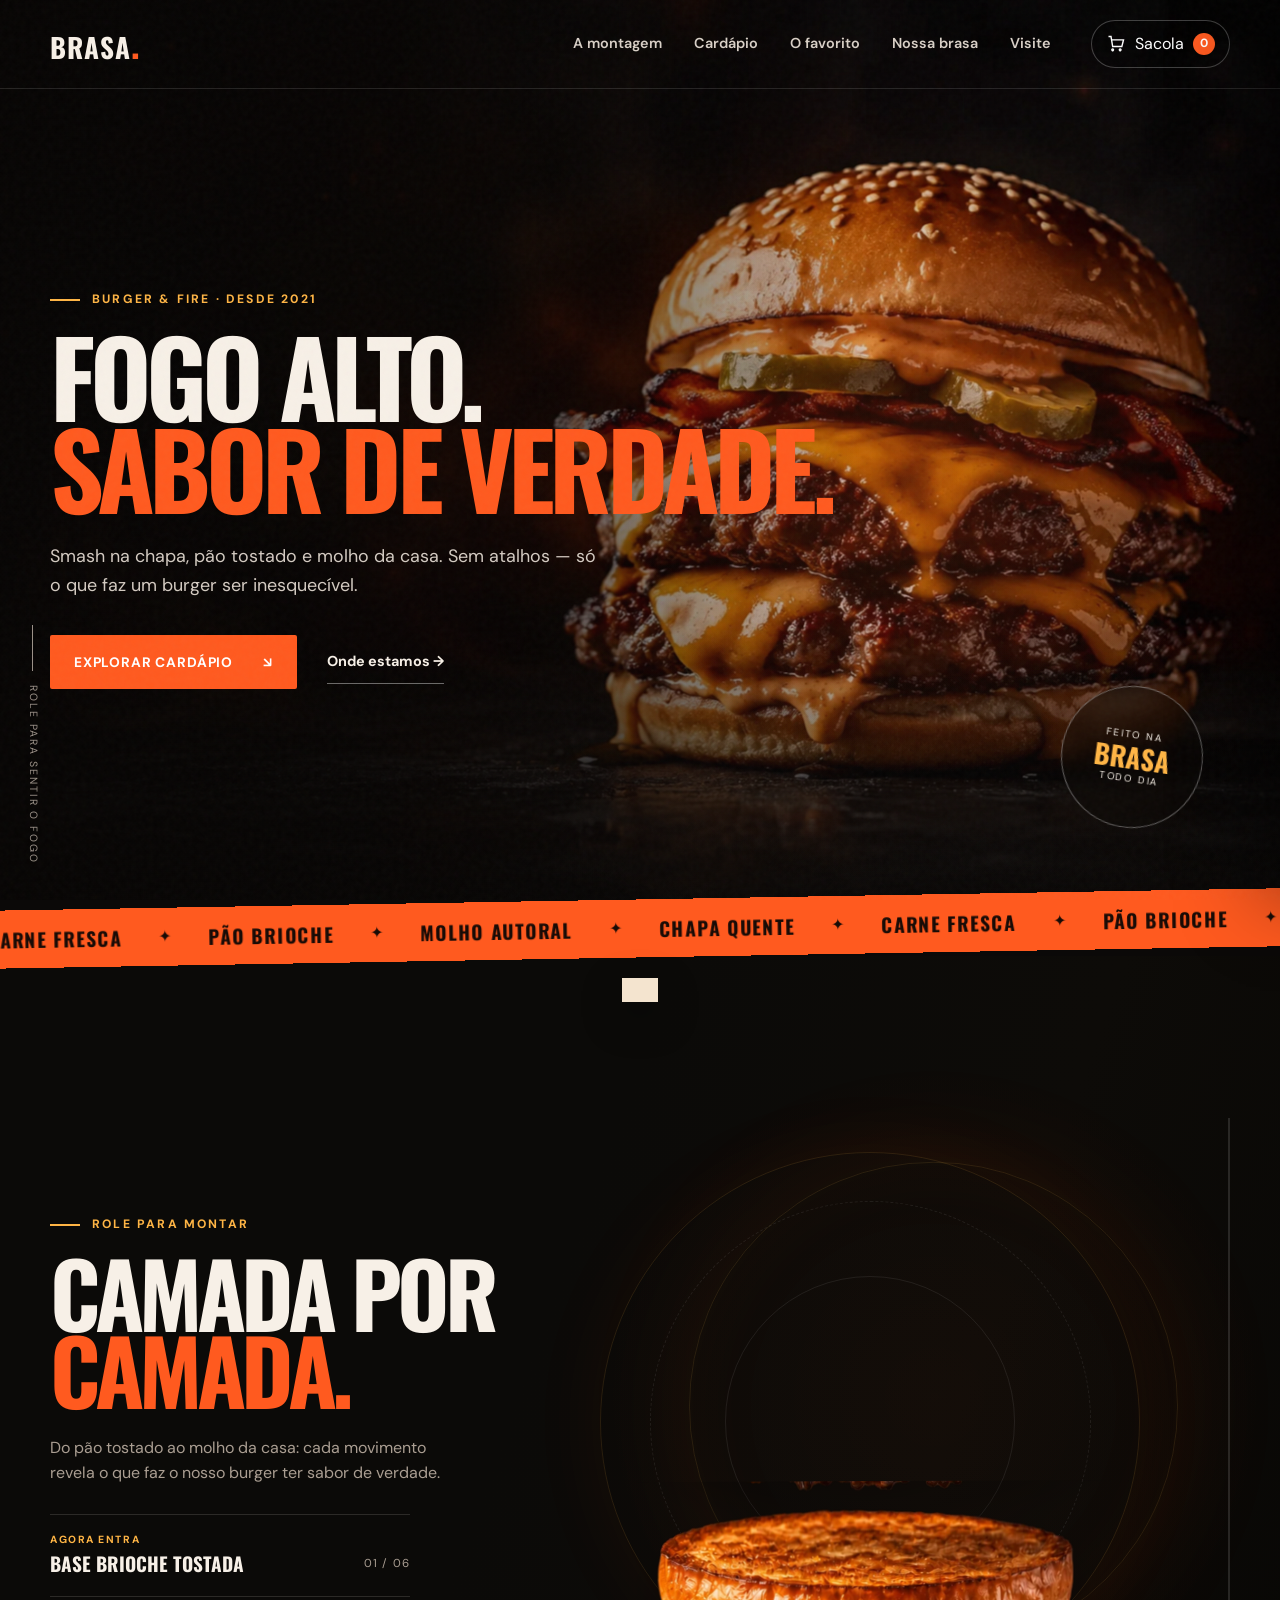
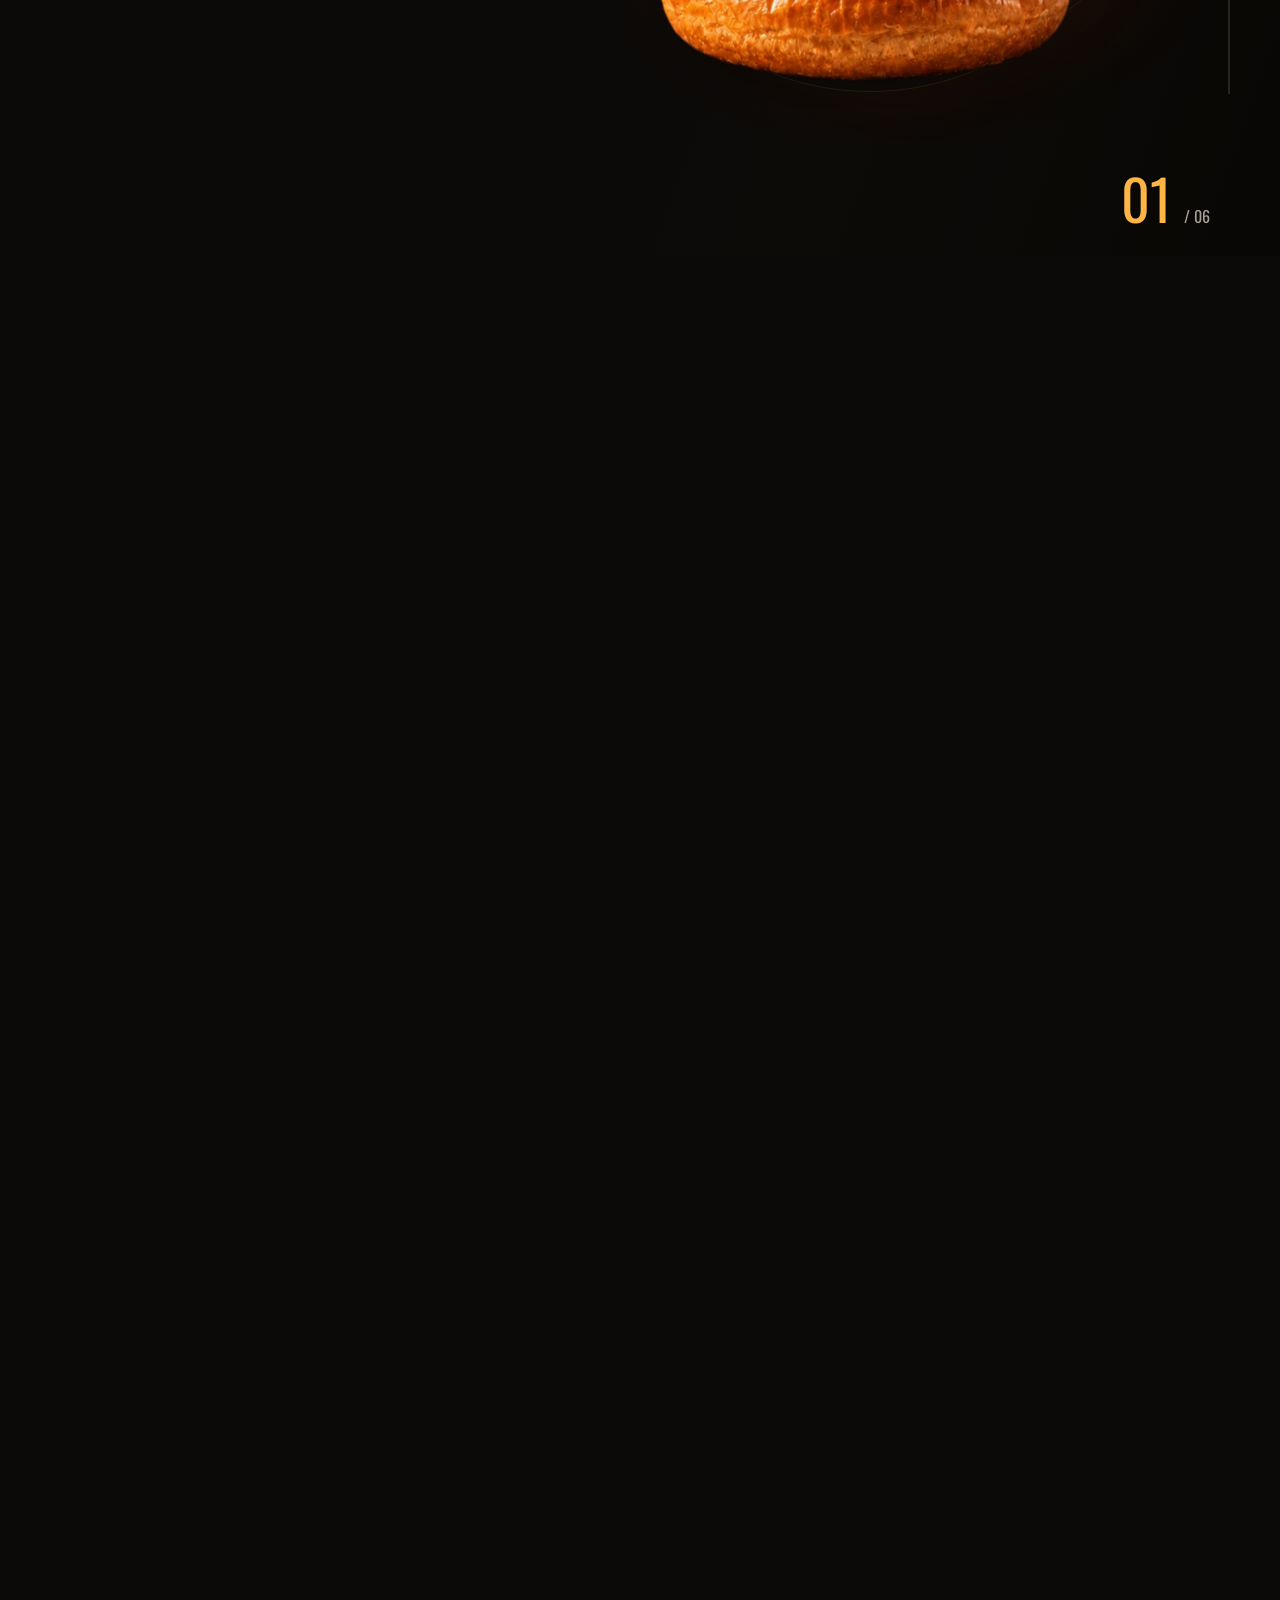
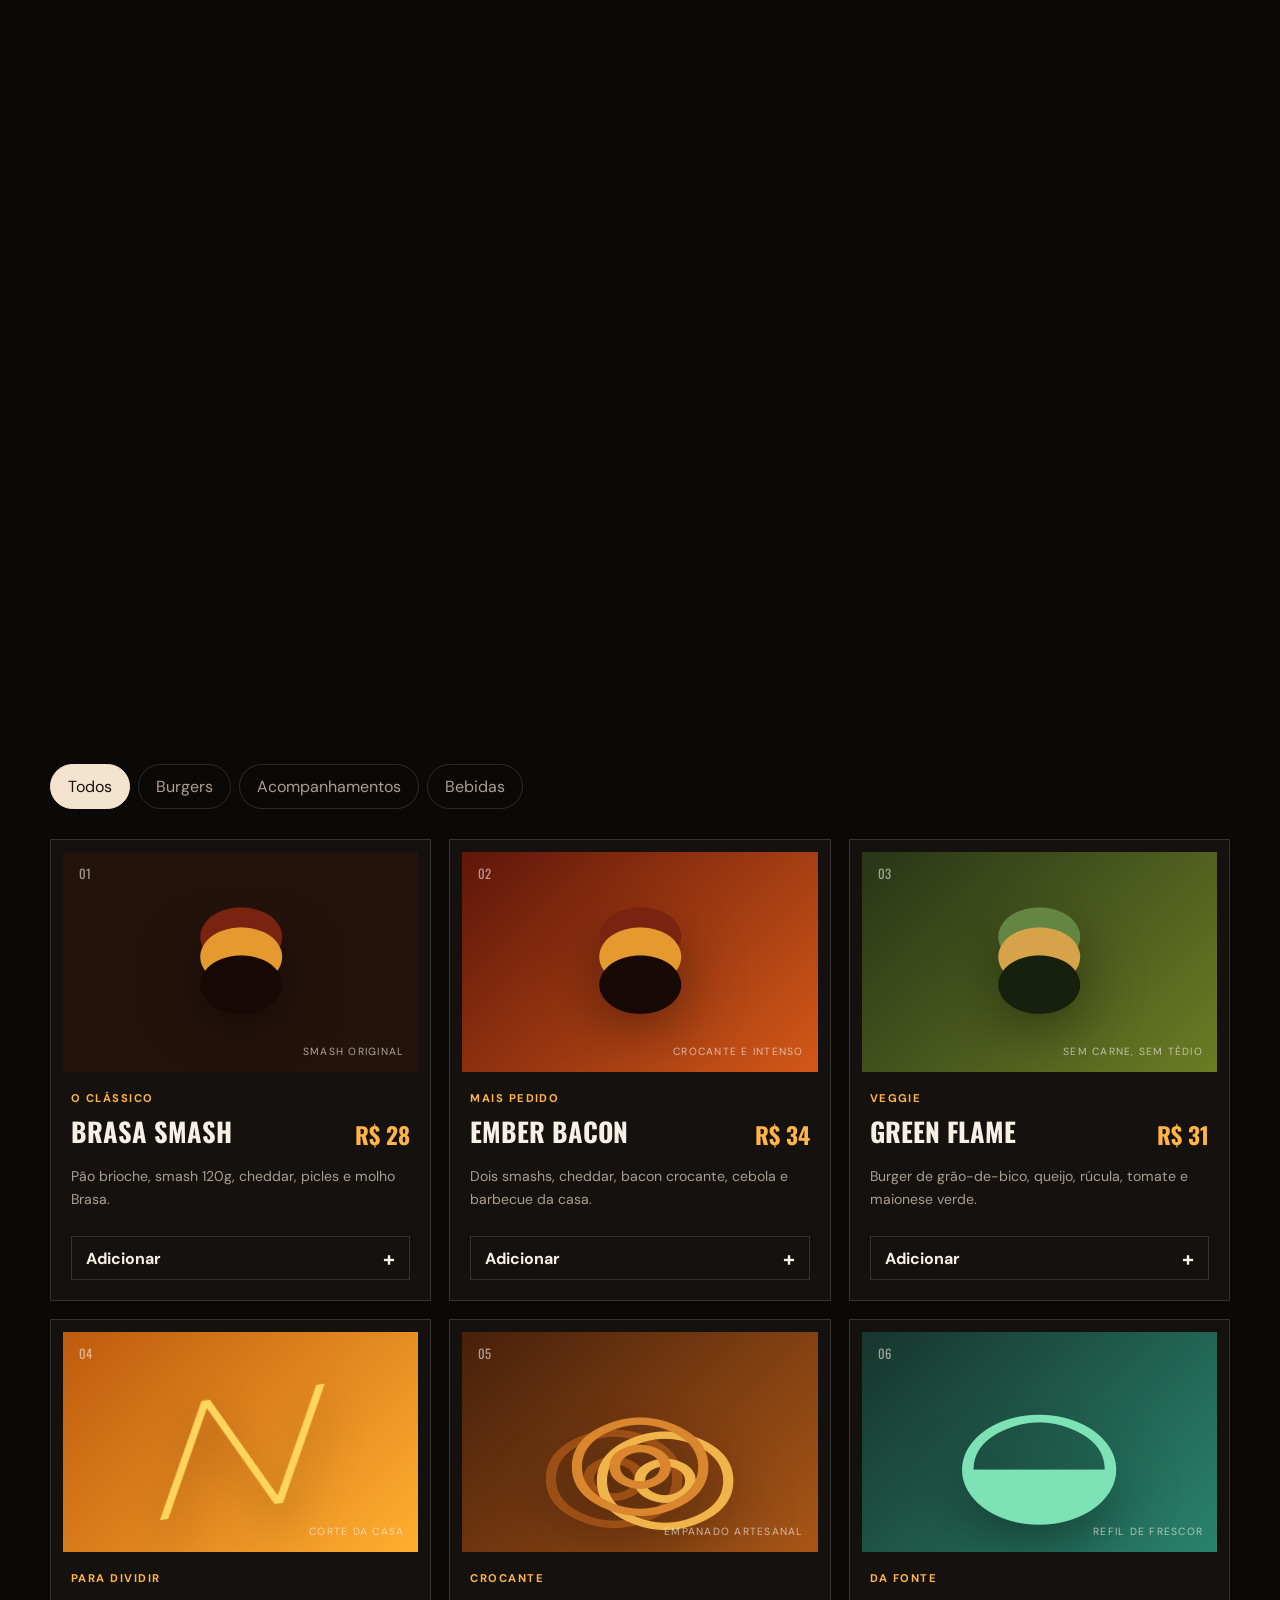
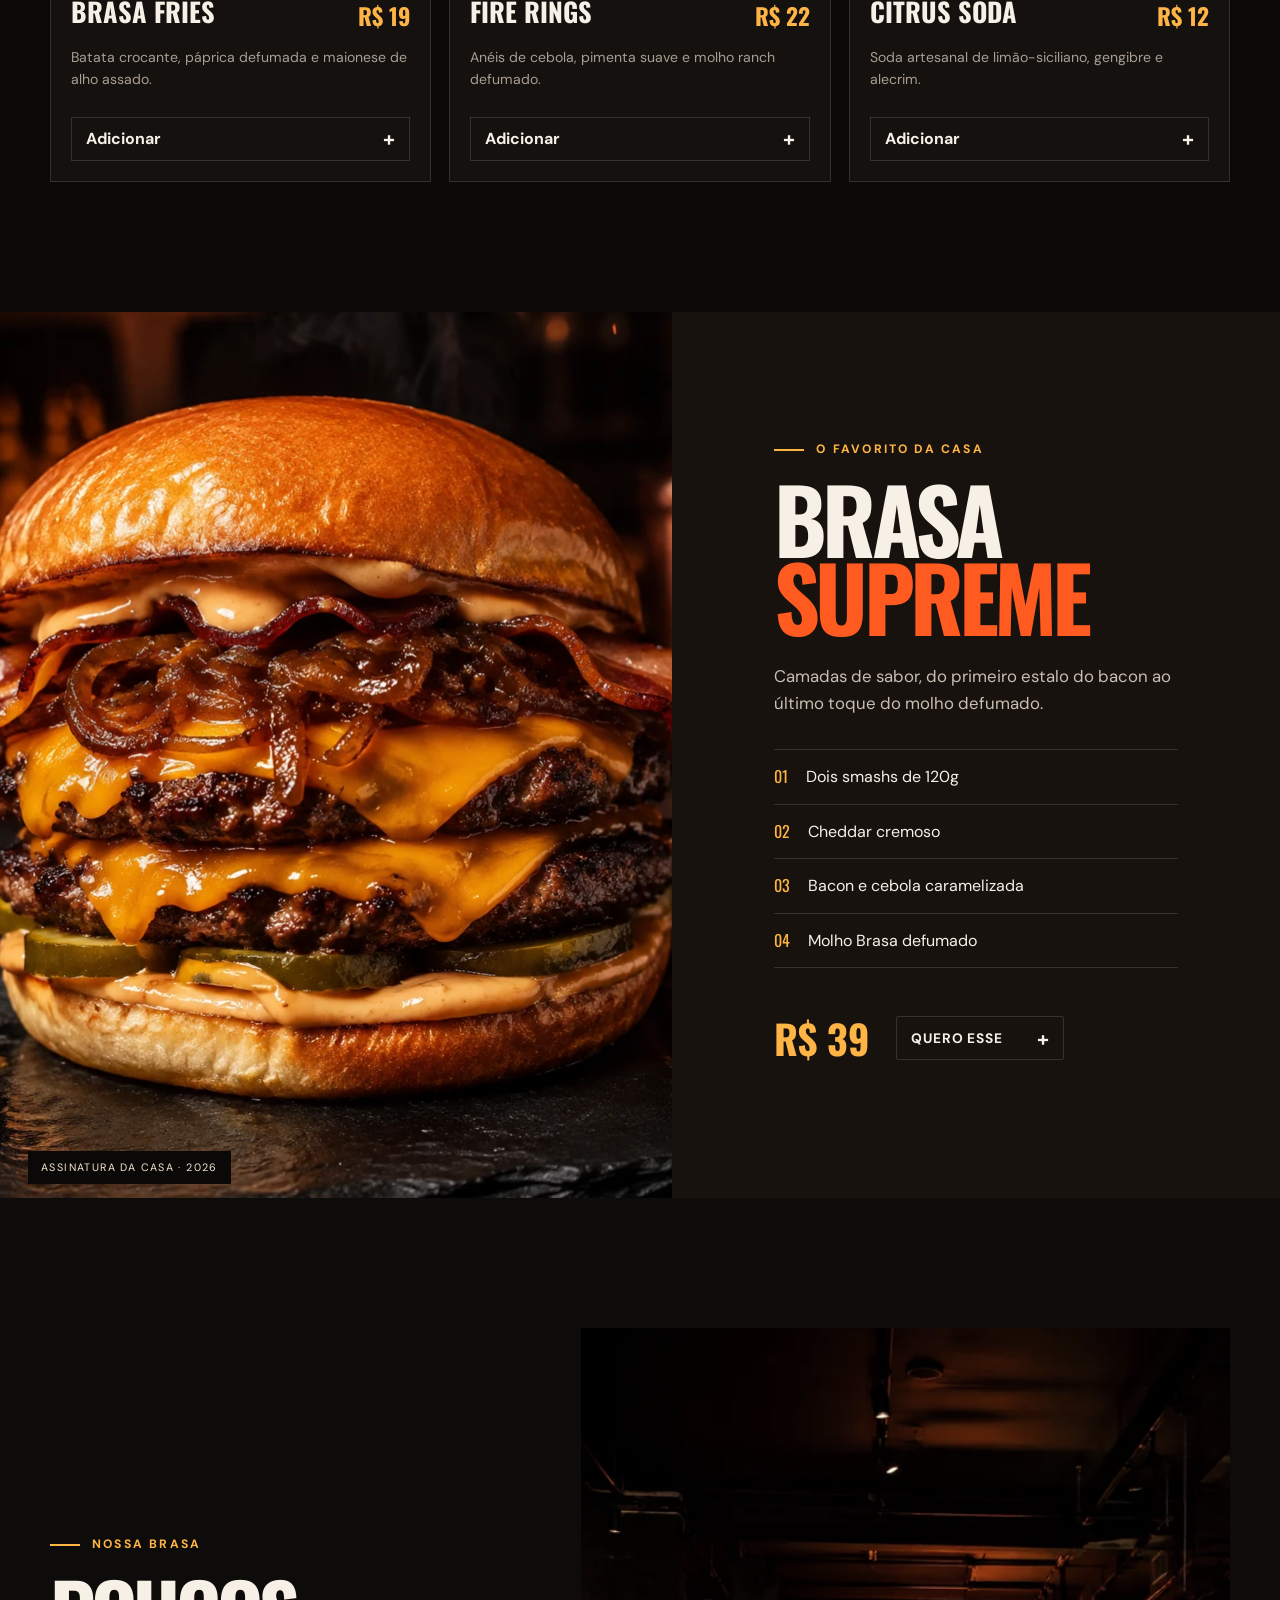
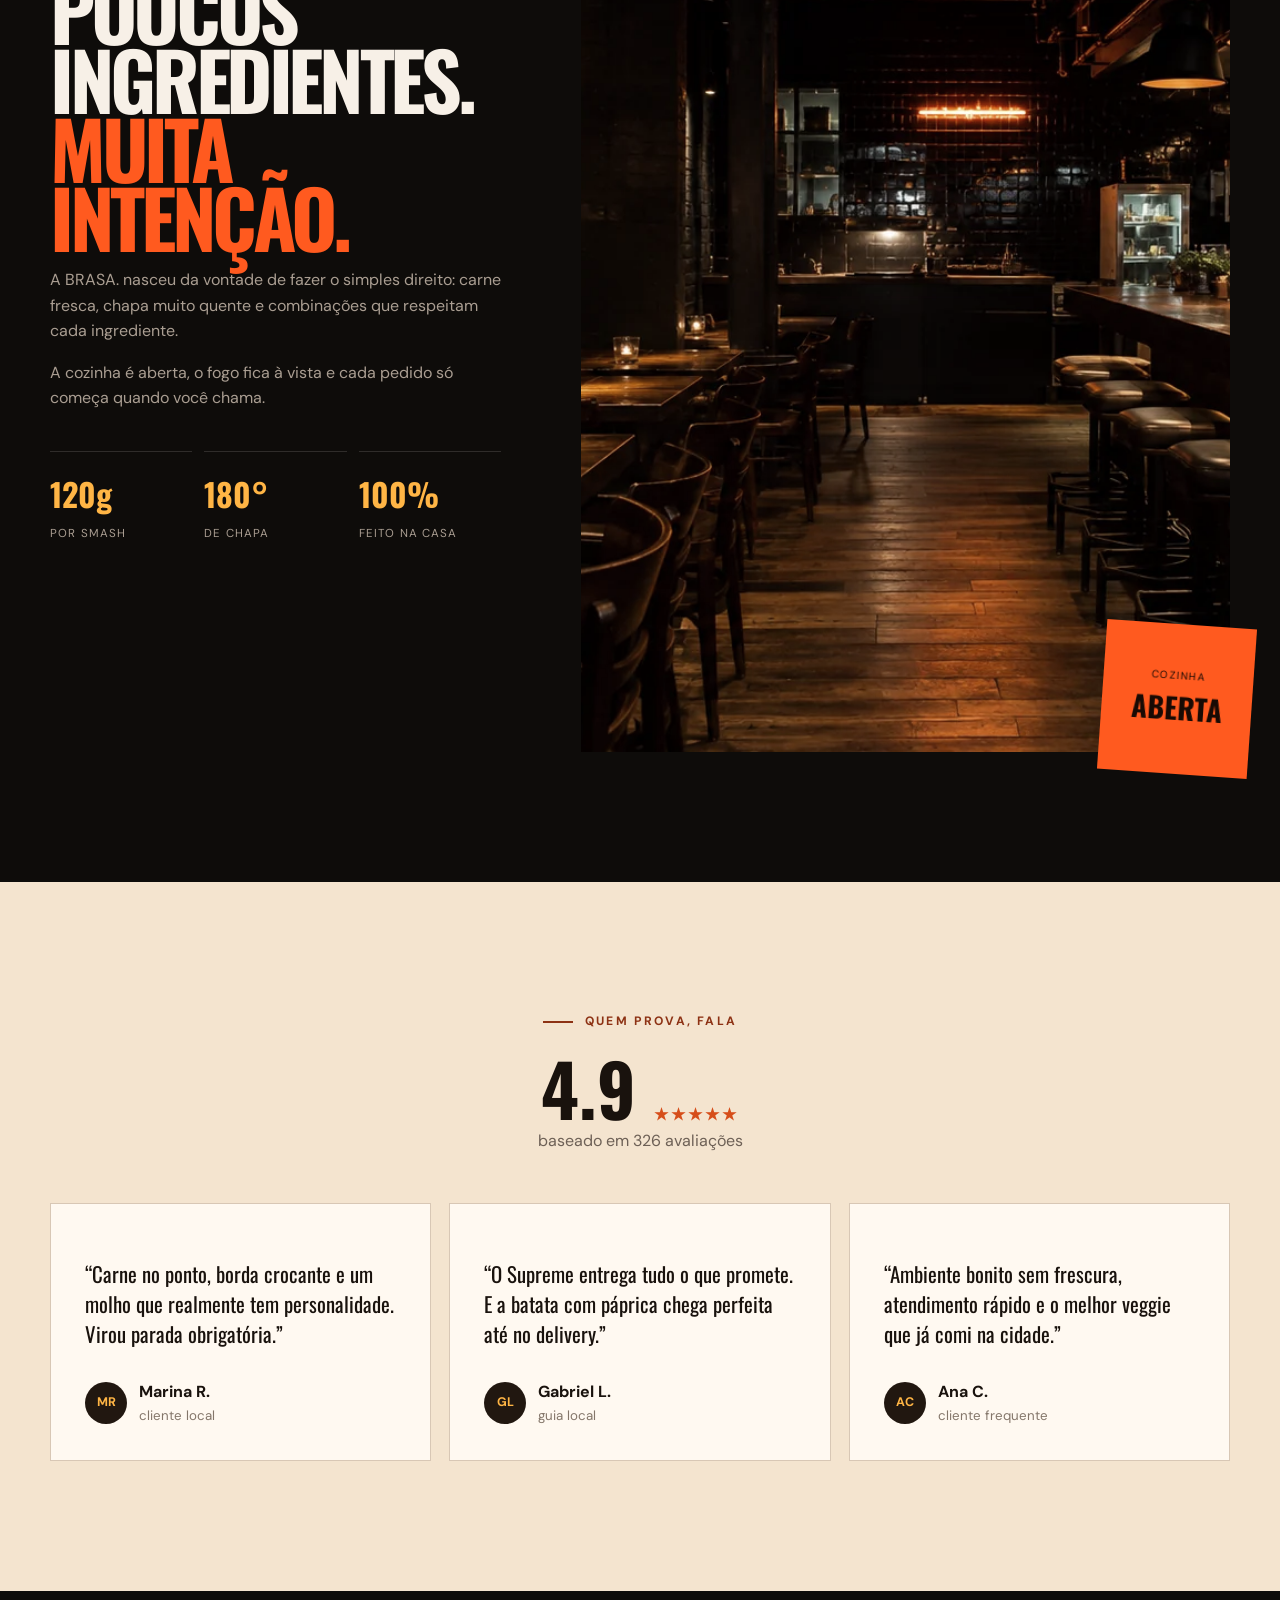
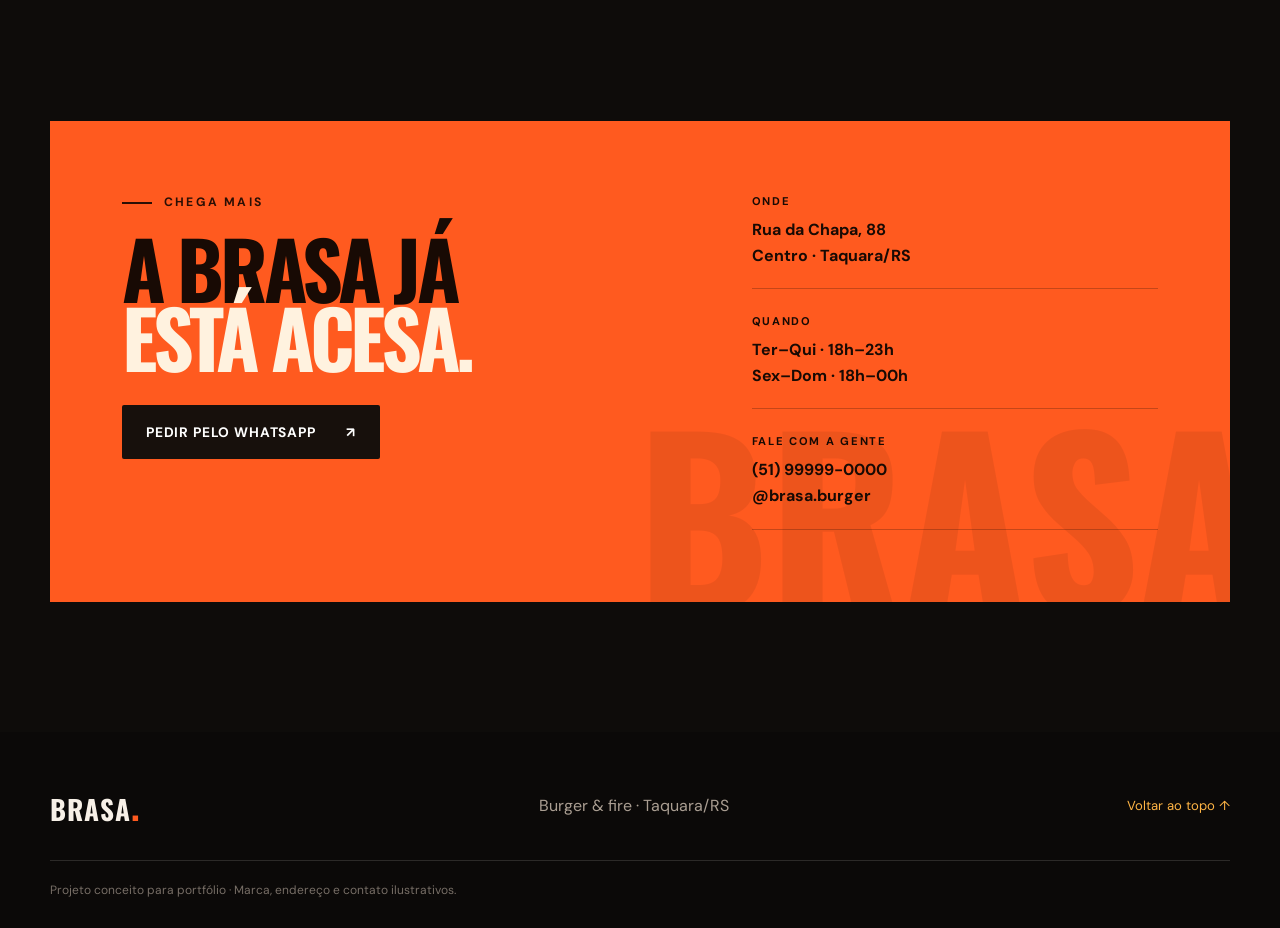
==== commit bbdf7abd: "Corrige imagem das camadas do burger" ====
--- a/previews/brasa-burger/index.html
+++ b/previews/brasa-burger/index.html
@@ -15,7 +15,7 @@
   <link rel="preconnect" href="https://fonts.gstatic.com" crossorigin>
   <link href="https://fonts.googleapis.com/css2?family=DM+Sans:wght@400;500;600;700&family=Oswald:wght@500;600;700&display=swap" rel="stylesheet">
   <link rel="preload" as="image" href="./assets/hero-burger.webp" fetchpriority="high">
-  <link rel="preload" as="image" href="./assets/layers/burger-layers.png">
+  <link rel="preload" as="image" href="./assets/layers/burger-layers.webp" type="image/webp">
   <link rel="stylesheet" href="./styles.css">
 </head>
 <body>
@@ -82,12 +82,12 @@
           </div>
           <div class="burger-stage" role="img" aria-label="Hambúrguer sendo montado camada por camada conforme a página é rolada">
             <div class="stage-ring" aria-hidden="true"></div>
-            <img class="burger-layer layer-top" data-step="5" src="./assets/layers/burger-layers.png" alt="" width="1024" height="1536" loading="lazy">
-            <img class="burger-layer layer-pickles" data-step="4" src="./assets/layers/burger-layers.png" alt="" width="1024" height="1536" loading="lazy">
-            <img class="burger-layer layer-bacon" data-step="3" src="./assets/layers/burger-layers.png" alt="" width="1024" height="1536" loading="lazy">
-            <img class="burger-layer layer-patty-one" data-step="2" src="./assets/layers/burger-layers.png" alt="" width="1024" height="1536" loading="lazy">
-            <img class="burger-layer layer-patty-two" data-step="1" src="./assets/layers/burger-layers.png" alt="" width="1024" height="1536" loading="lazy">
-            <img class="burger-layer layer-bottom" data-step="0" src="./assets/layers/burger-layers.png" alt="" width="1024" height="1536" loading="lazy">
+            <img class="burger-layer layer-top" data-step="5" src="./assets/layers/burger-layers.webp" alt="" width="1024" height="1536" loading="lazy">
+            <img class="burger-layer layer-pickles" data-step="4" src="./assets/layers/burger-layers.webp" alt="" width="1024" height="1536" loading="lazy">
+            <img class="burger-layer layer-bacon" data-step="3" src="./assets/layers/burger-layers.webp" alt="" width="1024" height="1536" loading="lazy">
+            <img class="burger-layer layer-patty-one" data-step="2" src="./assets/layers/burger-layers.webp" alt="" width="1024" height="1536" loading="lazy">
+            <img class="burger-layer layer-patty-two" data-step="1" src="./assets/layers/burger-layers.webp" alt="" width="1024" height="1536" loading="lazy">
+            <img class="burger-layer layer-bottom" data-step="0" src="./assets/layers/burger-layers.webp" alt="" width="1024" height="1536" loading="lazy">
           </div>
           <div class="assembly-progress" aria-hidden="true"><span></span></div>
           <p class="assembly-counter" aria-hidden="true">01 <span>/ 06</span></p>
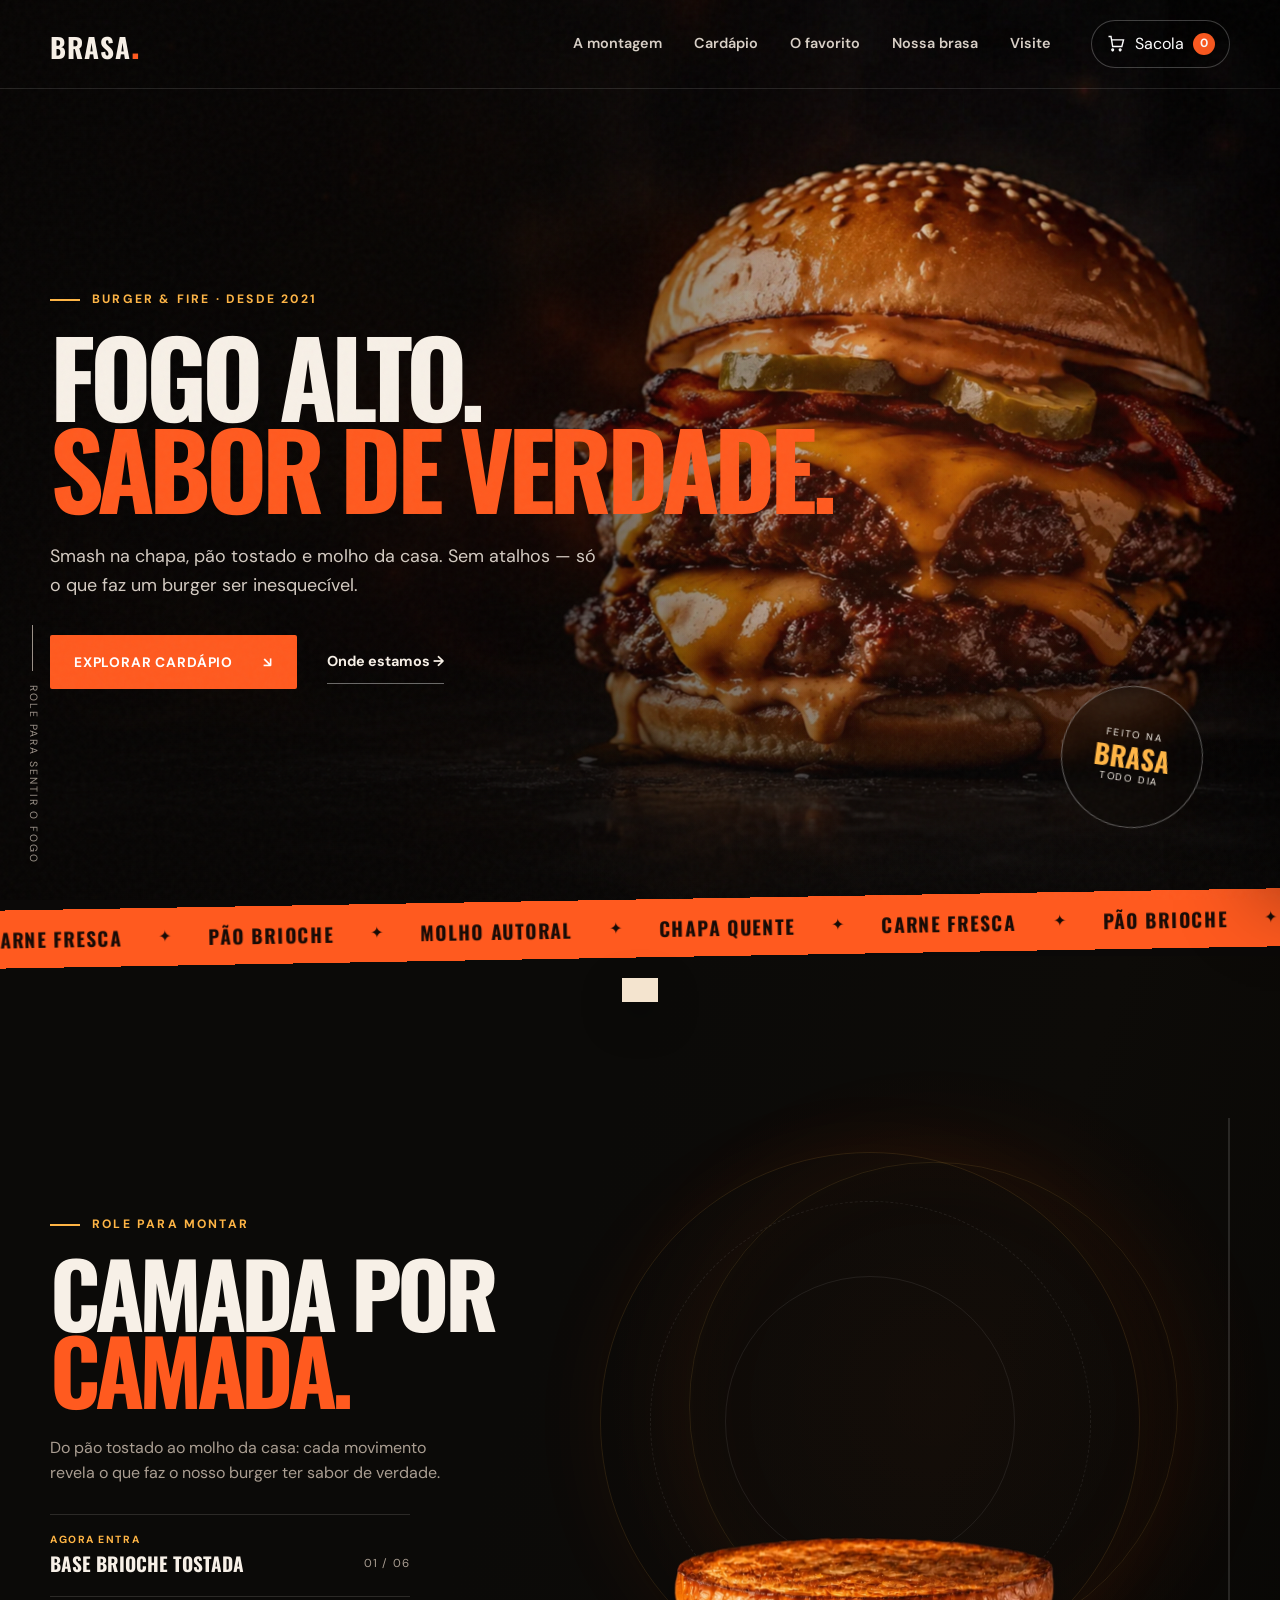
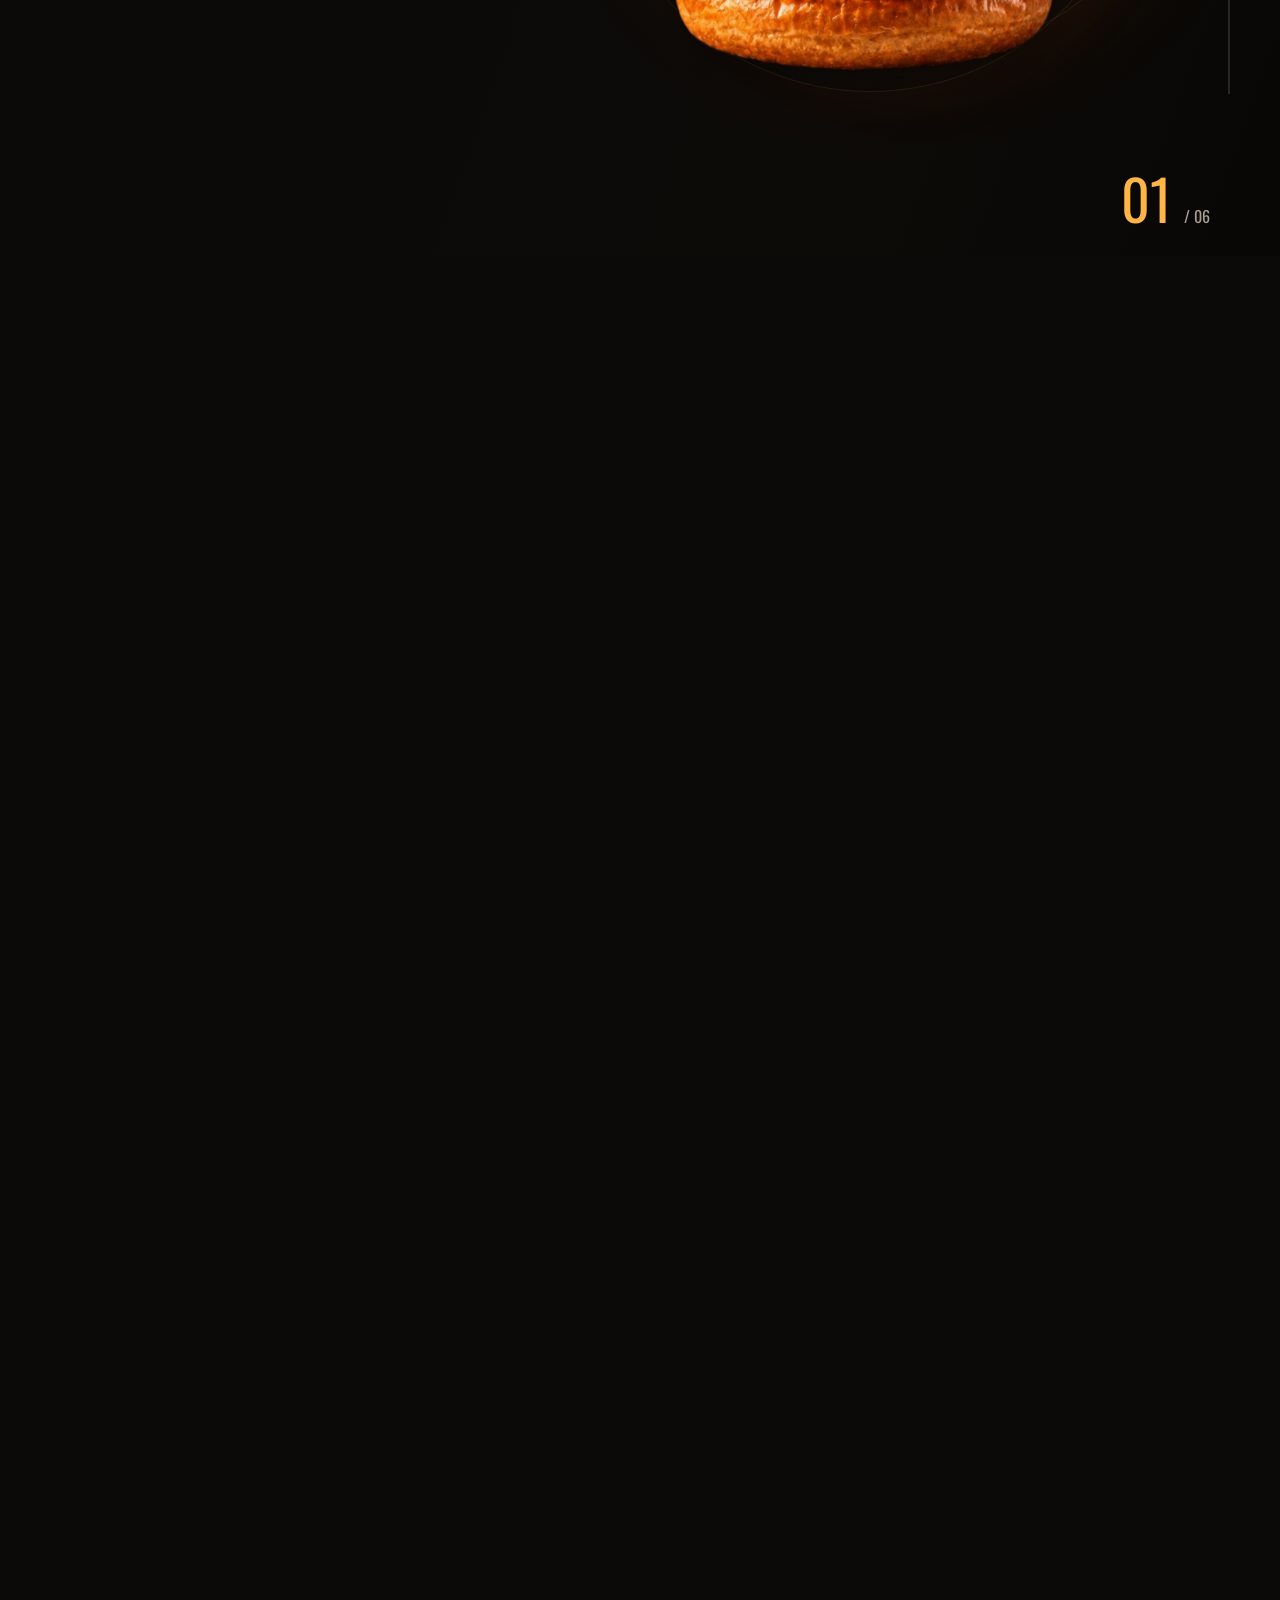
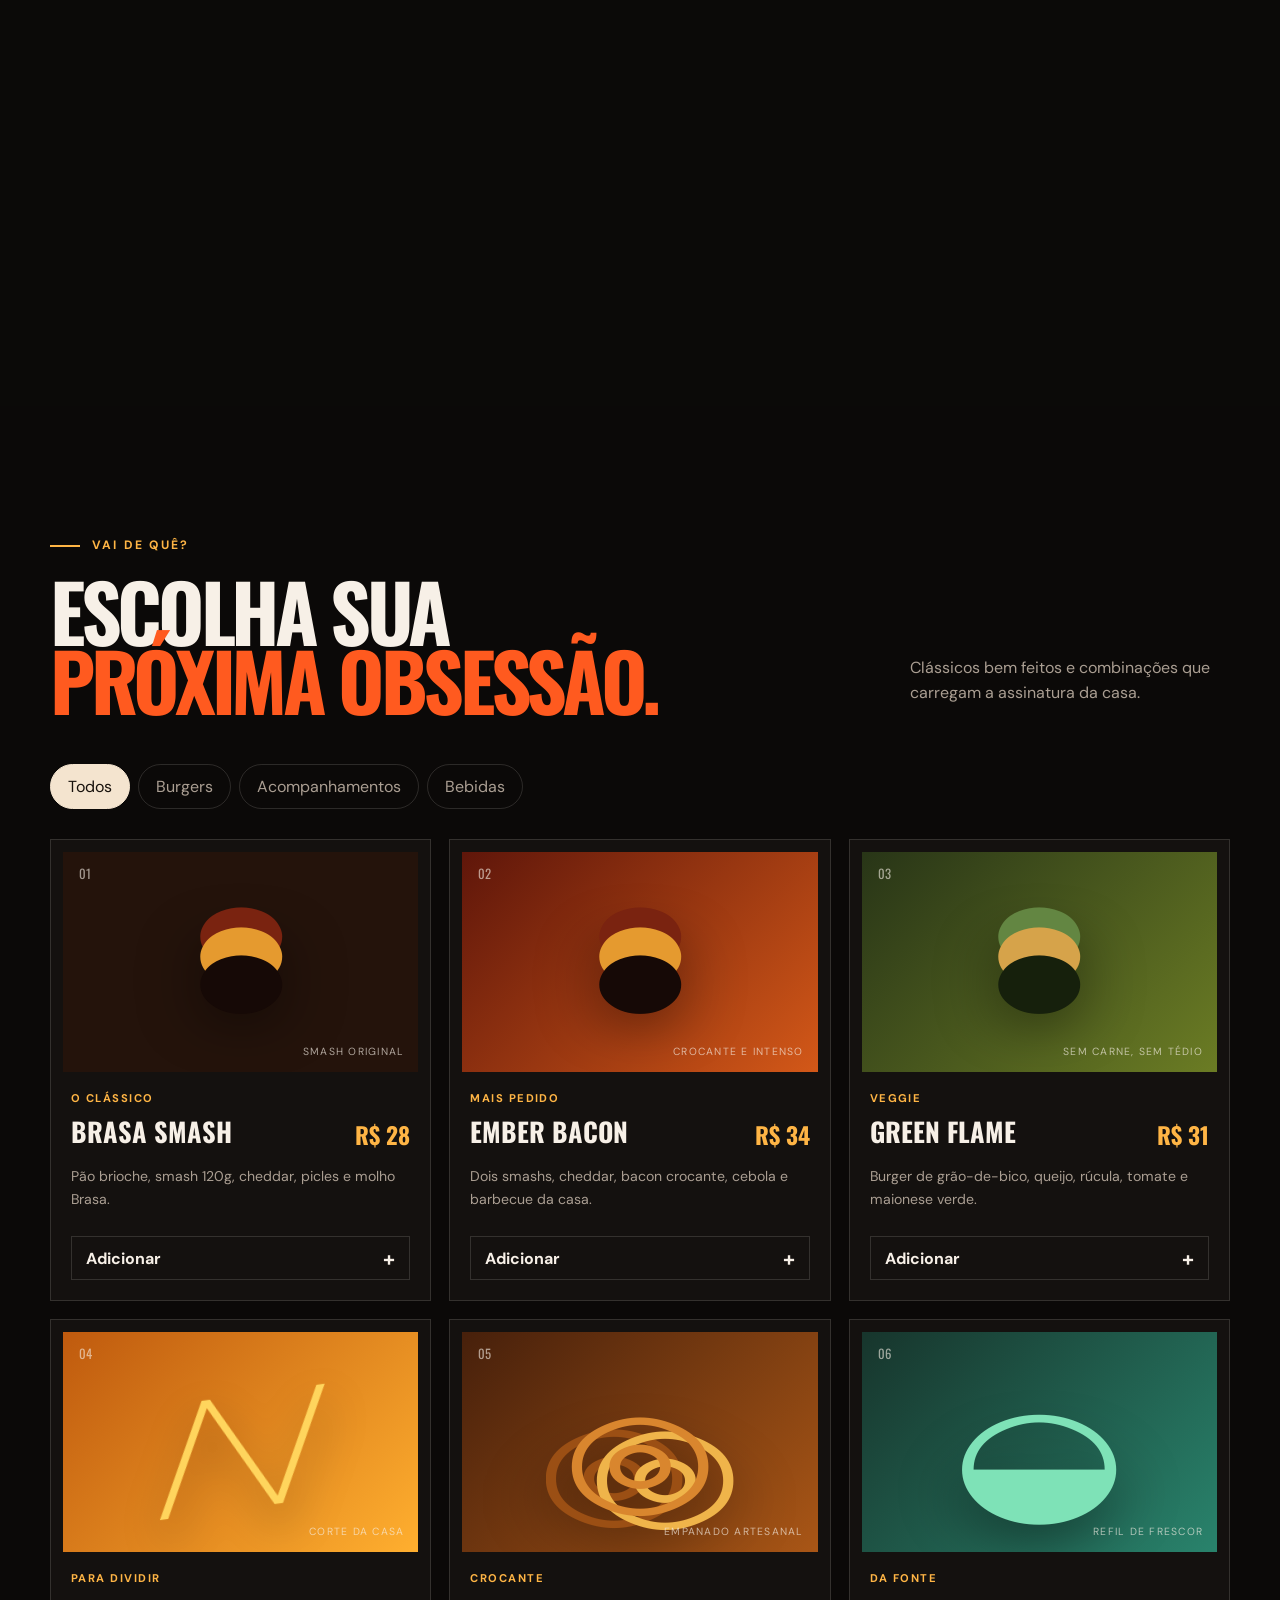
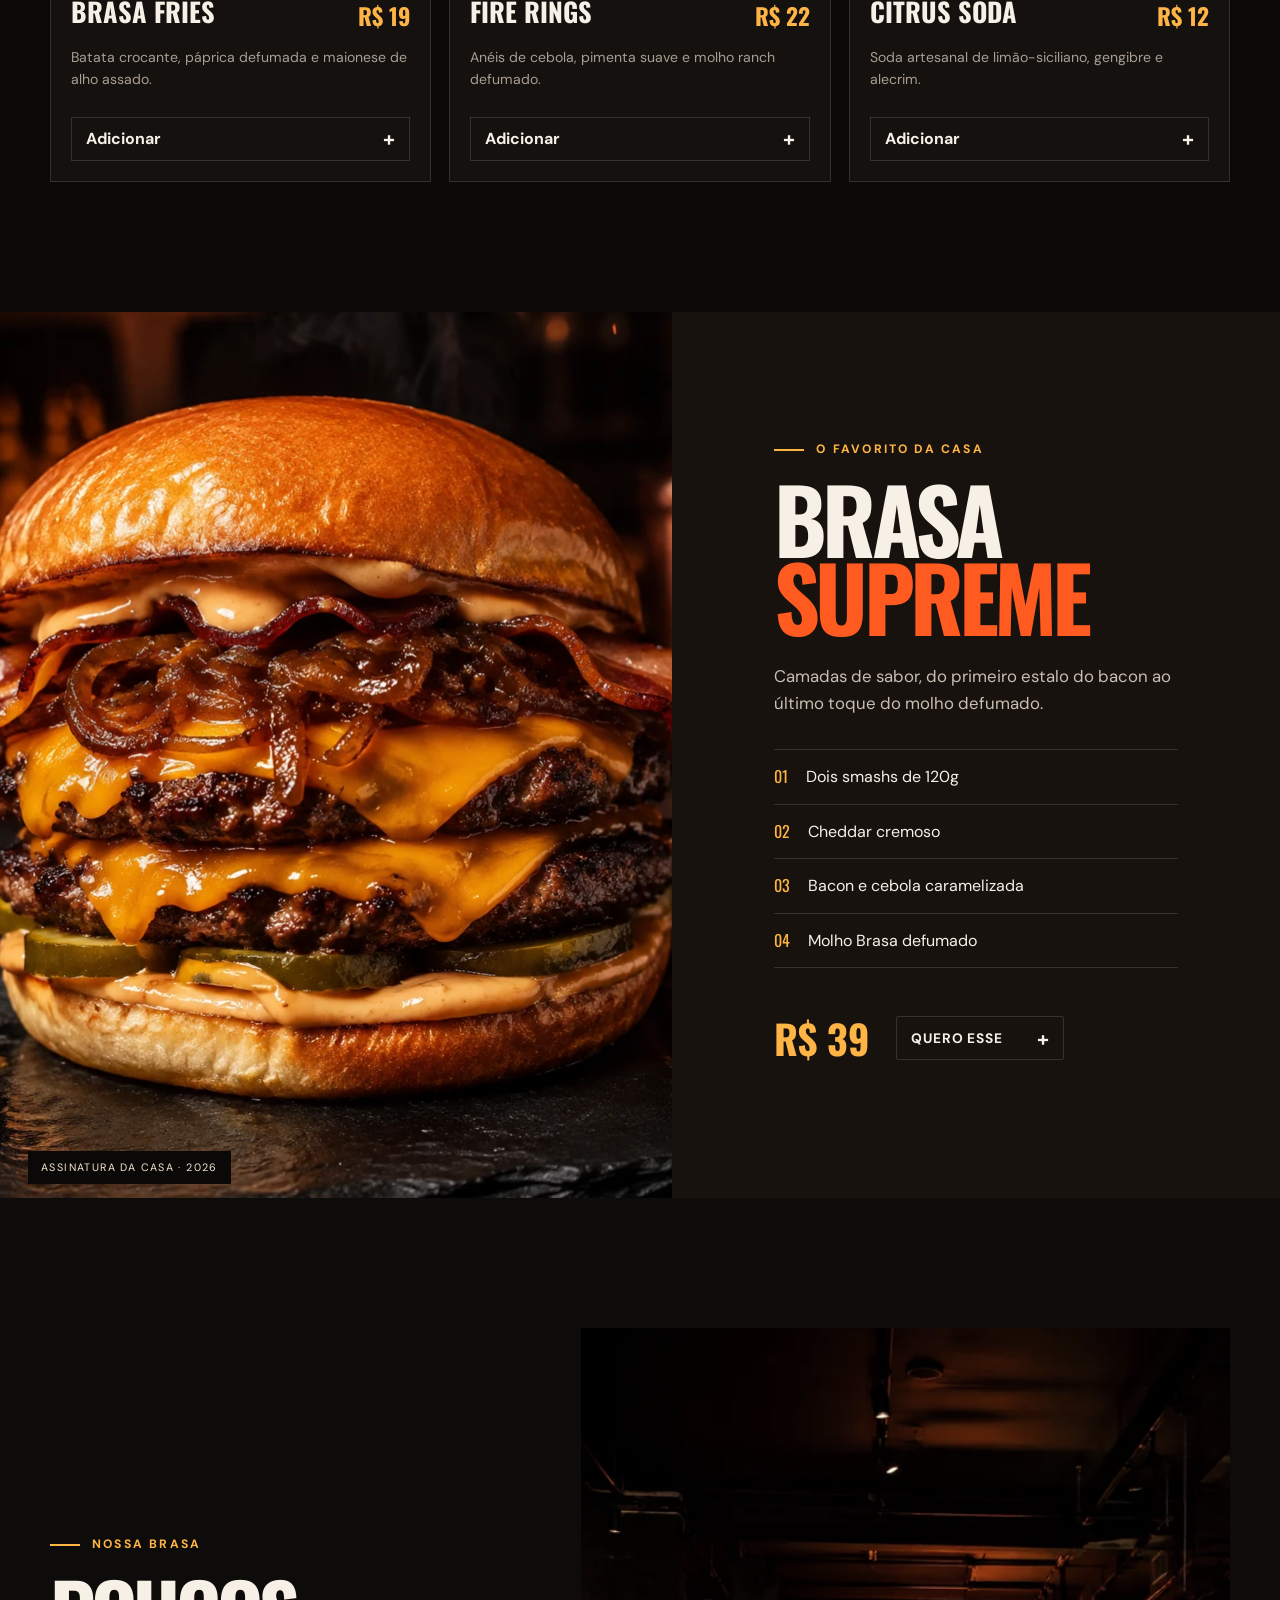
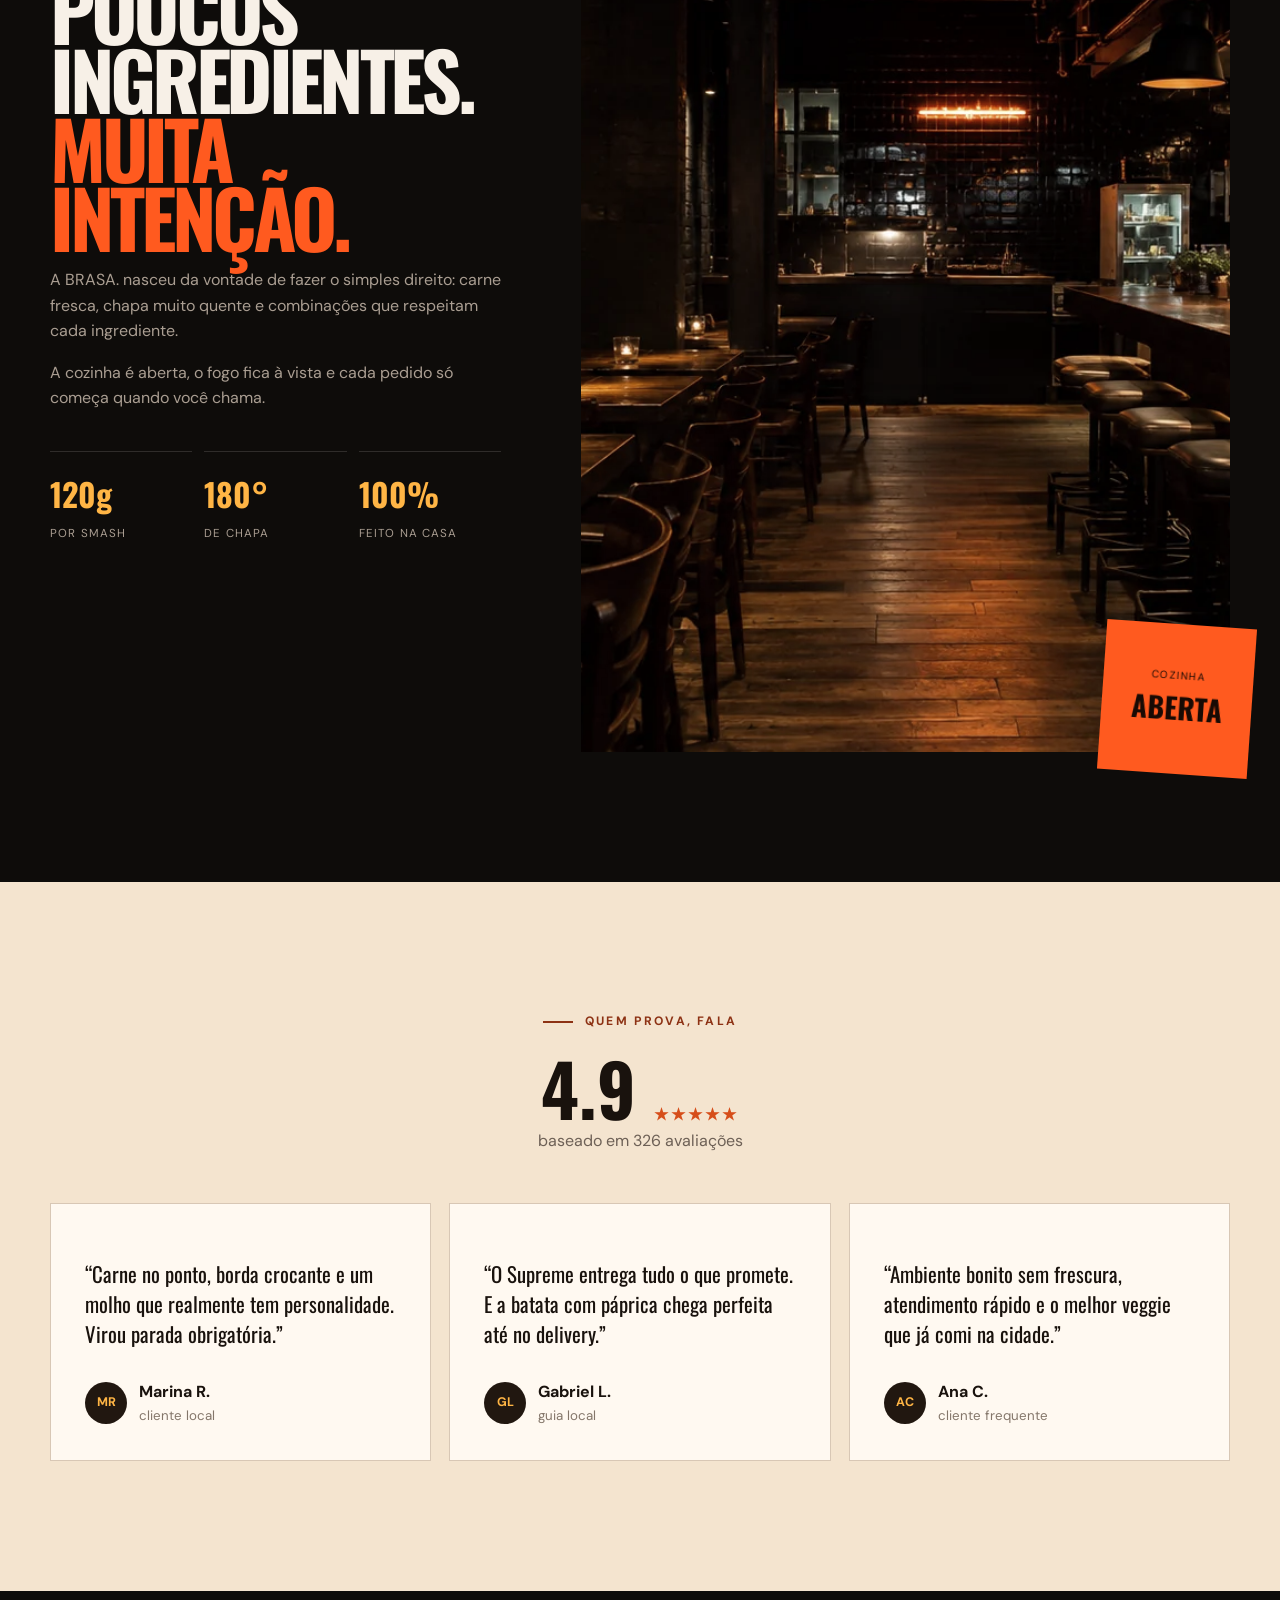
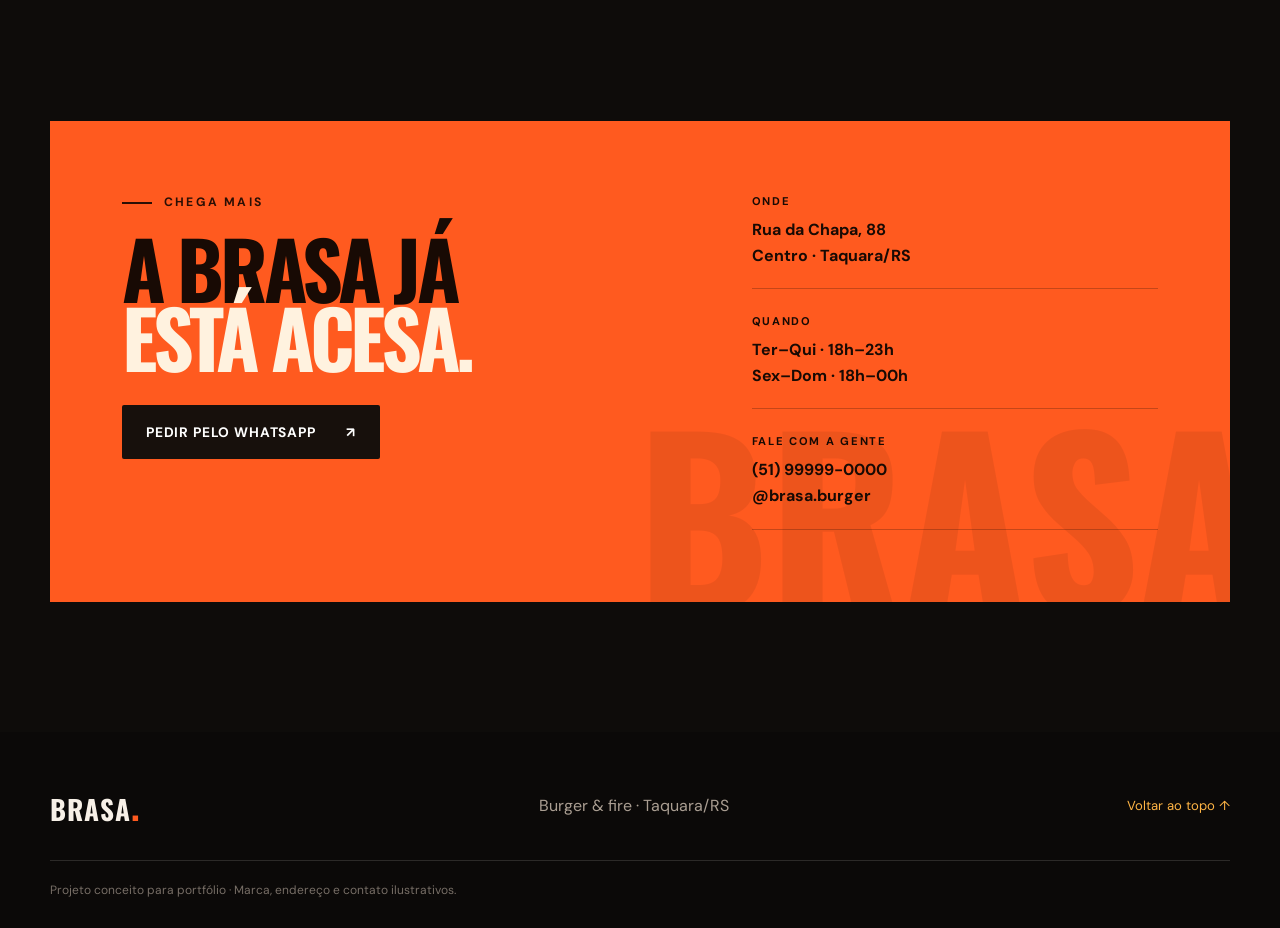
==== commit 248c5d78: "Separa e alinha as camadas do burger" ====
--- a/previews/brasa-burger/index.html
+++ b/previews/brasa-burger/index.html
@@ -15,7 +15,7 @@
   <link rel="preconnect" href="https://fonts.gstatic.com" crossorigin>
   <link href="https://fonts.googleapis.com/css2?family=DM+Sans:wght@400;500;600;700&family=Oswald:wght@500;600;700&display=swap" rel="stylesheet">
   <link rel="preload" as="image" href="./assets/hero-burger.webp" fetchpriority="high">
-  <link rel="preload" as="image" href="./assets/layers/burger-layers.webp" type="image/webp">
+  <link rel="preload" as="image" href="./assets/layers/layer-bottom-bun.webp" type="image/webp">
   <link rel="stylesheet" href="./styles.css">
 </head>
 <body>
@@ -82,12 +82,12 @@
           </div>
           <div class="burger-stage" role="img" aria-label="Hambúrguer sendo montado camada por camada conforme a página é rolada">
             <div class="stage-ring" aria-hidden="true"></div>
-            <img class="burger-layer layer-top" data-step="5" src="./assets/layers/burger-layers.webp" alt="" width="1024" height="1536" loading="lazy">
-            <img class="burger-layer layer-pickles" data-step="4" src="./assets/layers/burger-layers.webp" alt="" width="1024" height="1536" loading="lazy">
-            <img class="burger-layer layer-bacon" data-step="3" src="./assets/layers/burger-layers.webp" alt="" width="1024" height="1536" loading="lazy">
-            <img class="burger-layer layer-patty-one" data-step="2" src="./assets/layers/burger-layers.webp" alt="" width="1024" height="1536" loading="lazy">
-            <img class="burger-layer layer-patty-two" data-step="1" src="./assets/layers/burger-layers.webp" alt="" width="1024" height="1536" loading="lazy">
-            <img class="burger-layer layer-bottom" data-step="0" src="./assets/layers/burger-layers.webp" alt="" width="1024" height="1536" loading="lazy">
+            <img class="burger-layer layer-top" data-step="5" src="./assets/layers/layer-top-bun.webp" alt="" width="1024" height="328" loading="lazy">
+            <img class="burger-layer layer-pickles" data-step="4" src="./assets/layers/layer-pickles-sauce.webp" alt="" width="1024" height="164" loading="lazy">
+            <img class="burger-layer layer-bacon" data-step="3" src="./assets/layers/layer-bacon-cheese.webp" alt="" width="1024" height="221" loading="lazy">
+            <img class="burger-layer layer-patty-one" data-step="2" src="./assets/layers/layer-cheddar-patty.webp" alt="" width="1024" height="204" loading="lazy">
+            <img class="burger-layer layer-patty-two" data-step="1" src="./assets/layers/layer-onion-patty.webp" alt="" width="1024" height="248" loading="lazy">
+            <img class="burger-layer layer-bottom" data-step="0" src="./assets/layers/layer-bottom-bun.webp" alt="" width="1024" height="244">
           </div>
           <div class="assembly-progress" aria-hidden="true"><span></span></div>
           <p class="assembly-counter" aria-hidden="true">01 <span>/ 06</span></p>
@@ -212,4 +212,3 @@
   <script src="./script.js" defer></script>
 </body>
 </html>
-
--- a/previews/brasa-burger/styles.css
+++ b/previews/brasa-burger/styles.css
@@ -20,4 +20,8 @@
 @media(prefers-reduced-motion:reduce){.burger-assembly{height:auto;min-height:100svh}.assembly-sticky{position:relative}.burger-layer{--layer-x:0!important;--layer-y:0!important;--layer-rotate:0deg!important;--layer-scale:1!important;--layer-opacity:1!important;--layer-blur:0!important}.assembly-progress span{transform:scaleY(1)}}
 .burger-layer{transform:translate(-50%,-50%) translate3d(var(--layer-x,0),calc(var(--layer-y,0) + var(--final-y)),0) rotate(var(--layer-rotate,0deg)) scale(var(--layer-scale,.82)) scaleY(.78)}
 @media(max-width:620px){.burger-layer{transform:translate(-50%,-50%) translate3d(var(--layer-x,0),calc(var(--layer-y,0) + var(--final-y)),0) rotate(var(--layer-rotate,0deg)) scale(var(--layer-scale,.82)) scaleY(.76)}}
-
+
+/* Independent ingredient layers: clean crops and true vertical stack */
+.burger-layer{width:min(52vw,620px);height:auto;clip-path:none;transform:translate(-50%,-50%) translate3d(var(--layer-x,0),calc(var(--layer-y,0) + var(--stack-y)),0) rotate(var(--layer-rotate,0deg)) scale(var(--layer-scale,.82));filter:blur(var(--layer-blur,9px)) drop-shadow(0 22px 22px rgba(0,0,0,.35))}.layer-top{--stack-y:-158px;z-index:6}.layer-pickles{--stack-y:-82px;z-index:5}.layer-bacon{--stack-y:-27px;z-index:4}.layer-patty-one{--stack-y:35px;z-index:3}.layer-patty-two{--stack-y:98px;z-index:2}.layer-bottom{--stack-y:160px;z-index:1}
+@media(max-width:950px){.burger-layer{width:min(62vw,560px)}.layer-top{--stack-y:-143px}.layer-pickles{--stack-y:-74px}.layer-bacon{--stack-y:-24px}.layer-patty-one{--stack-y:32px}.layer-patty-two{--stack-y:89px}.layer-bottom{--stack-y:145px}}
+@media(max-width:620px){.burger-layer{width:min(112vw,430px);transform:translate(-50%,-50%) translate3d(var(--layer-x,0),calc(var(--layer-y,0) + var(--stack-y)),0) rotate(var(--layer-rotate,0deg)) scale(var(--layer-scale,.82))}.layer-top{--stack-y:-110px}.layer-pickles{--stack-y:-57px}.layer-bacon{--stack-y:-19px}.layer-patty-one{--stack-y:24px}.layer-patty-two{--stack-y:68px}.layer-bottom{--stack-y:111px}}
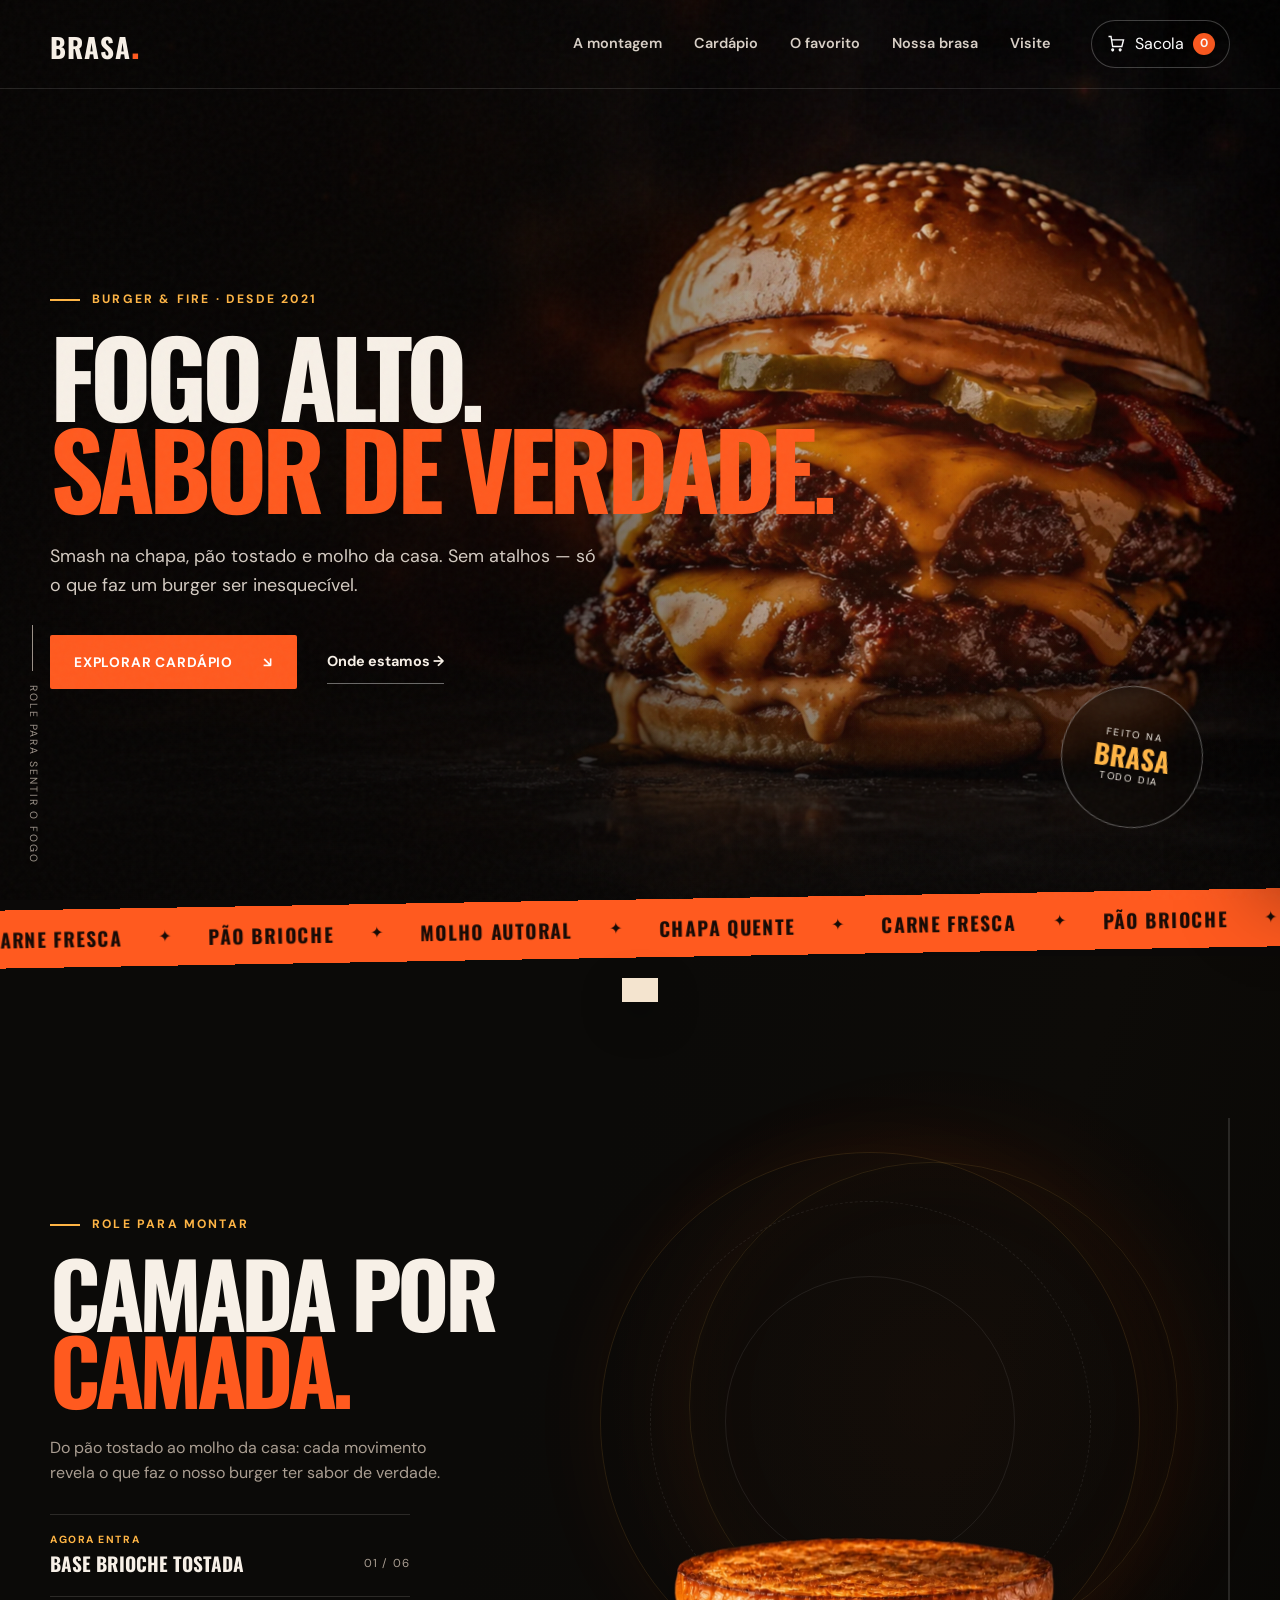
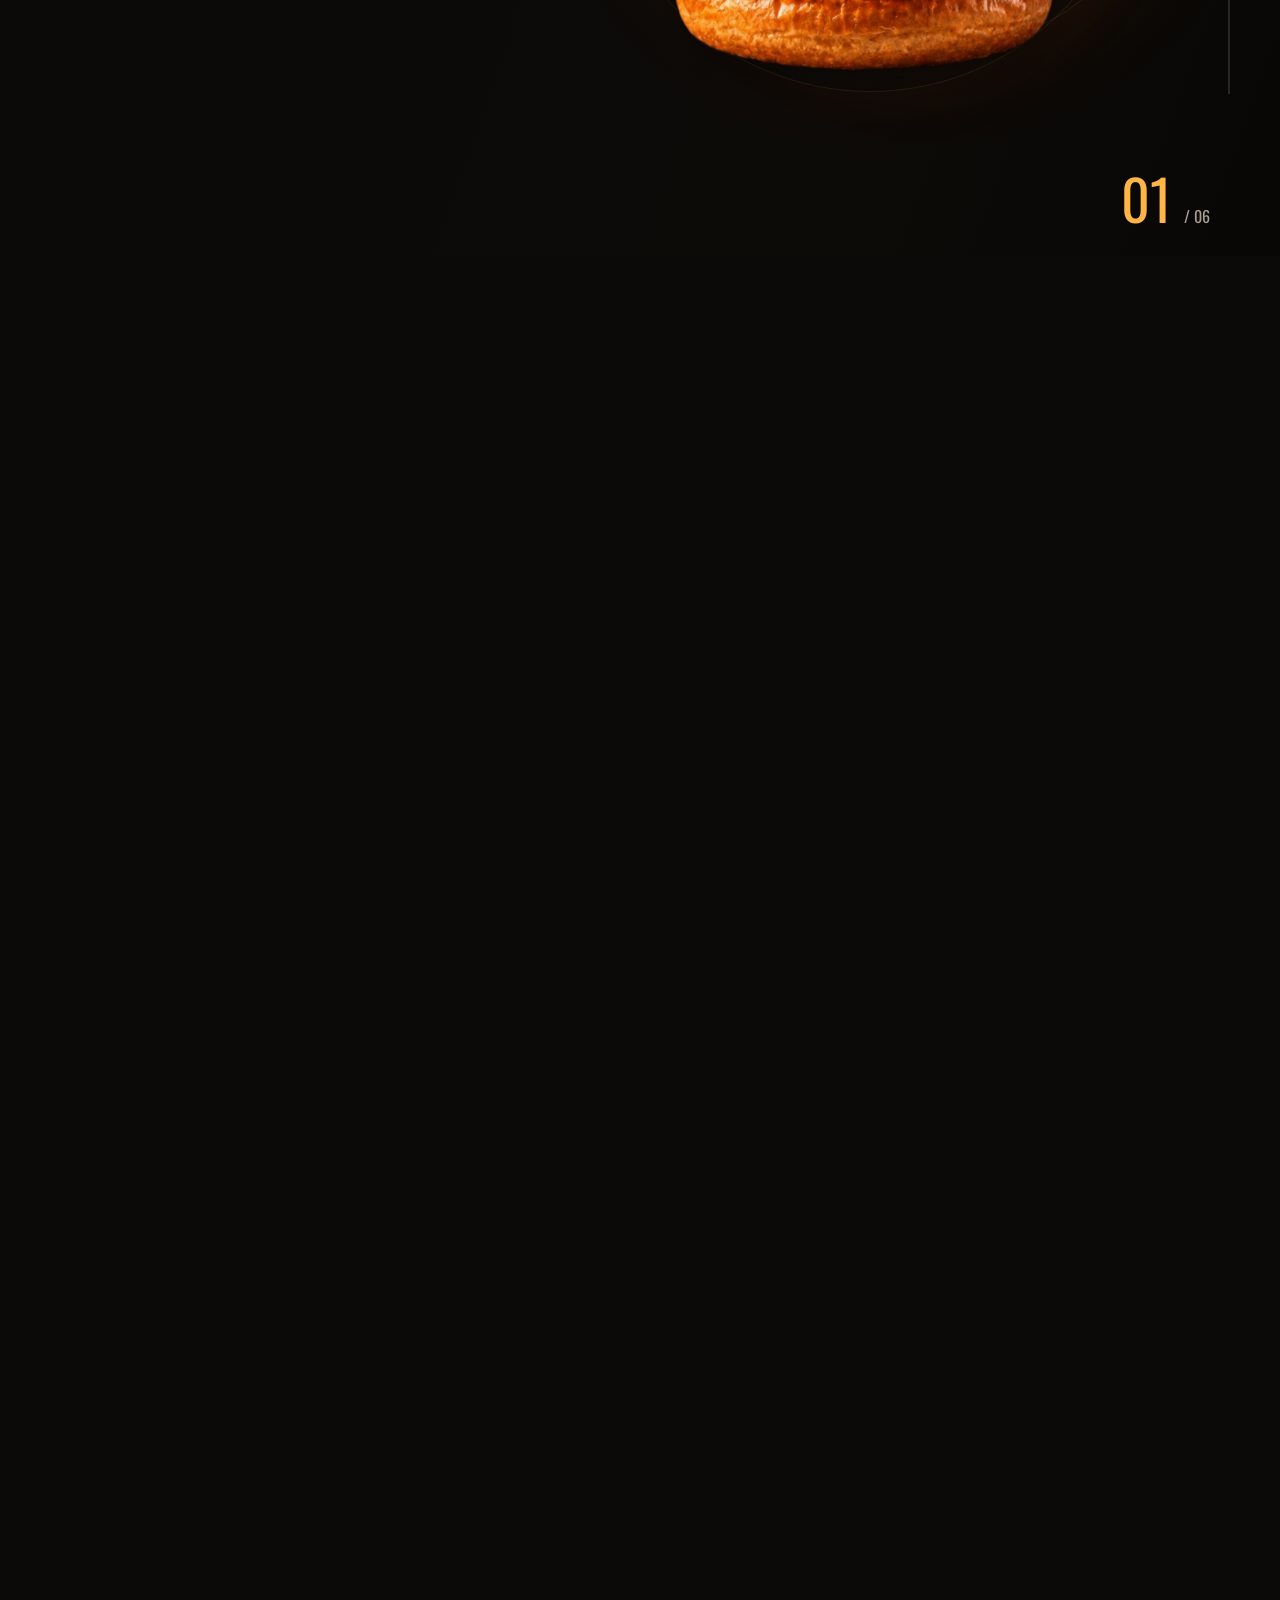
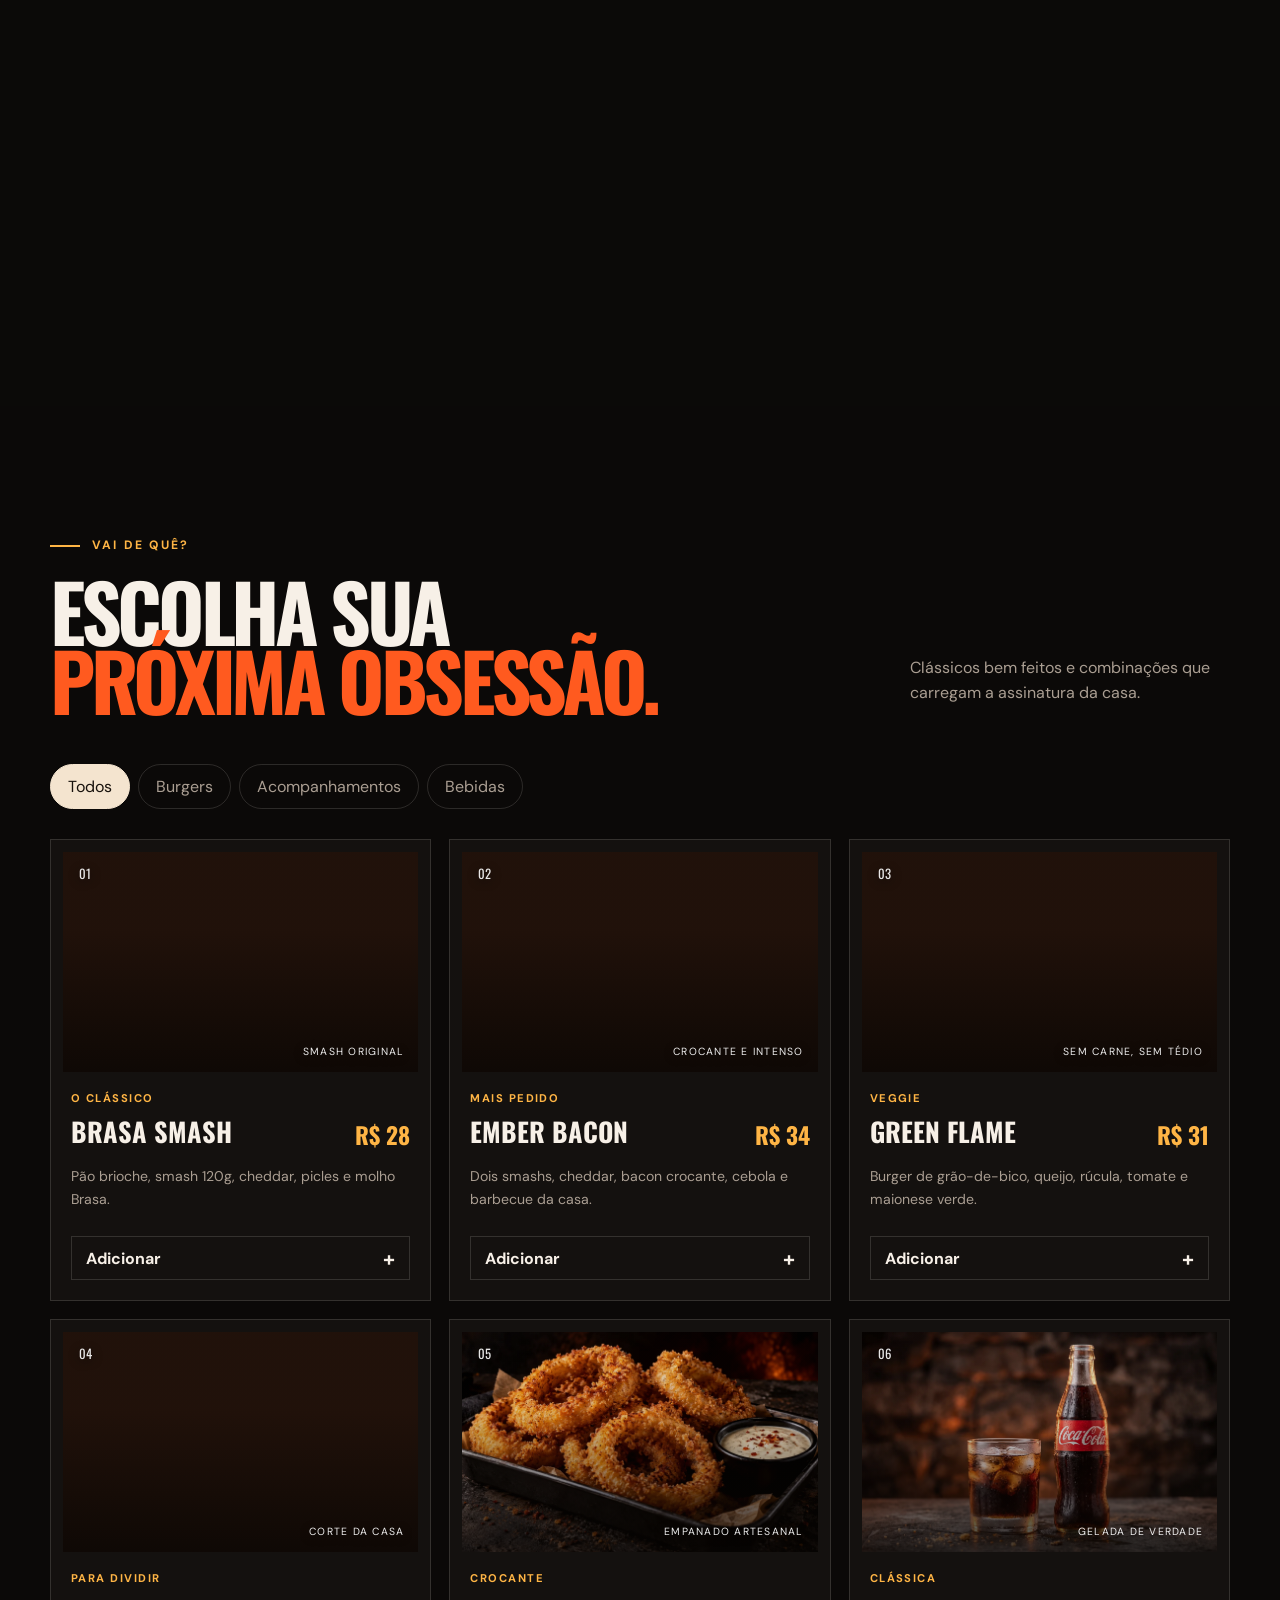
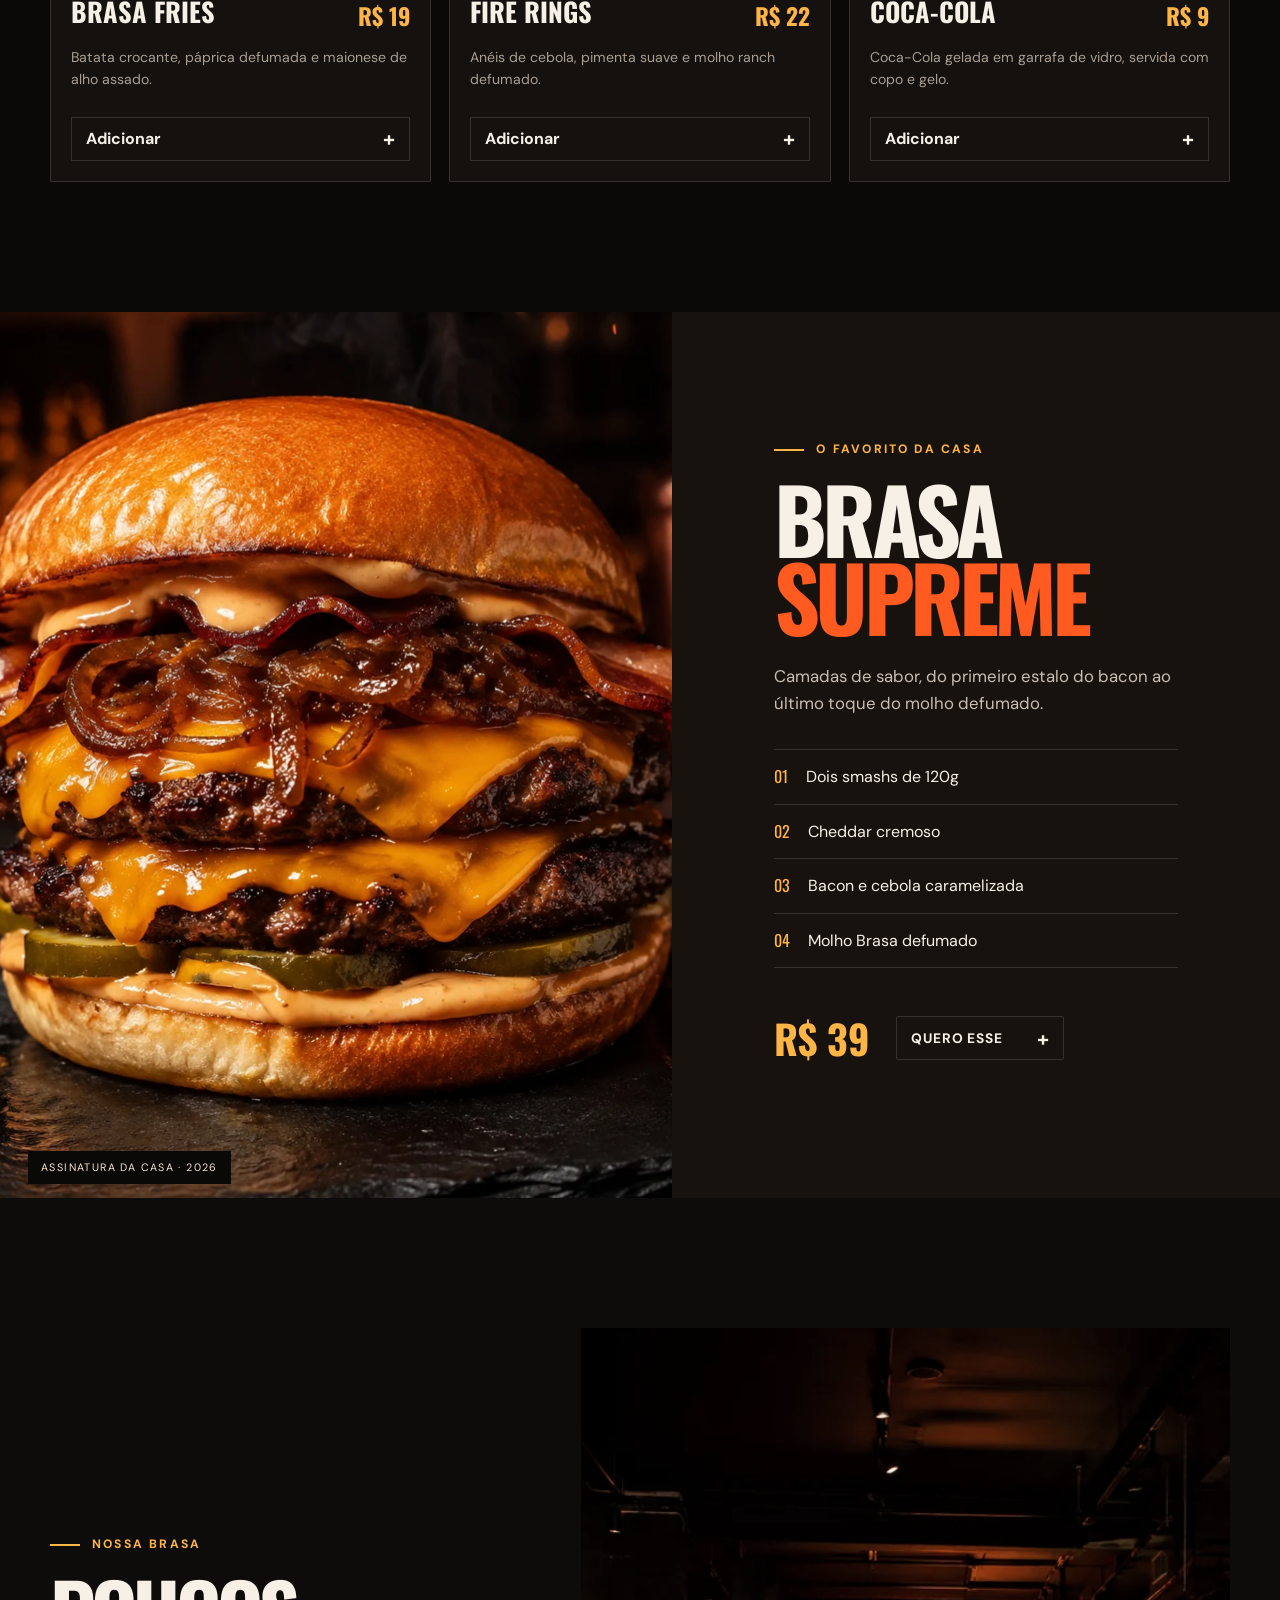
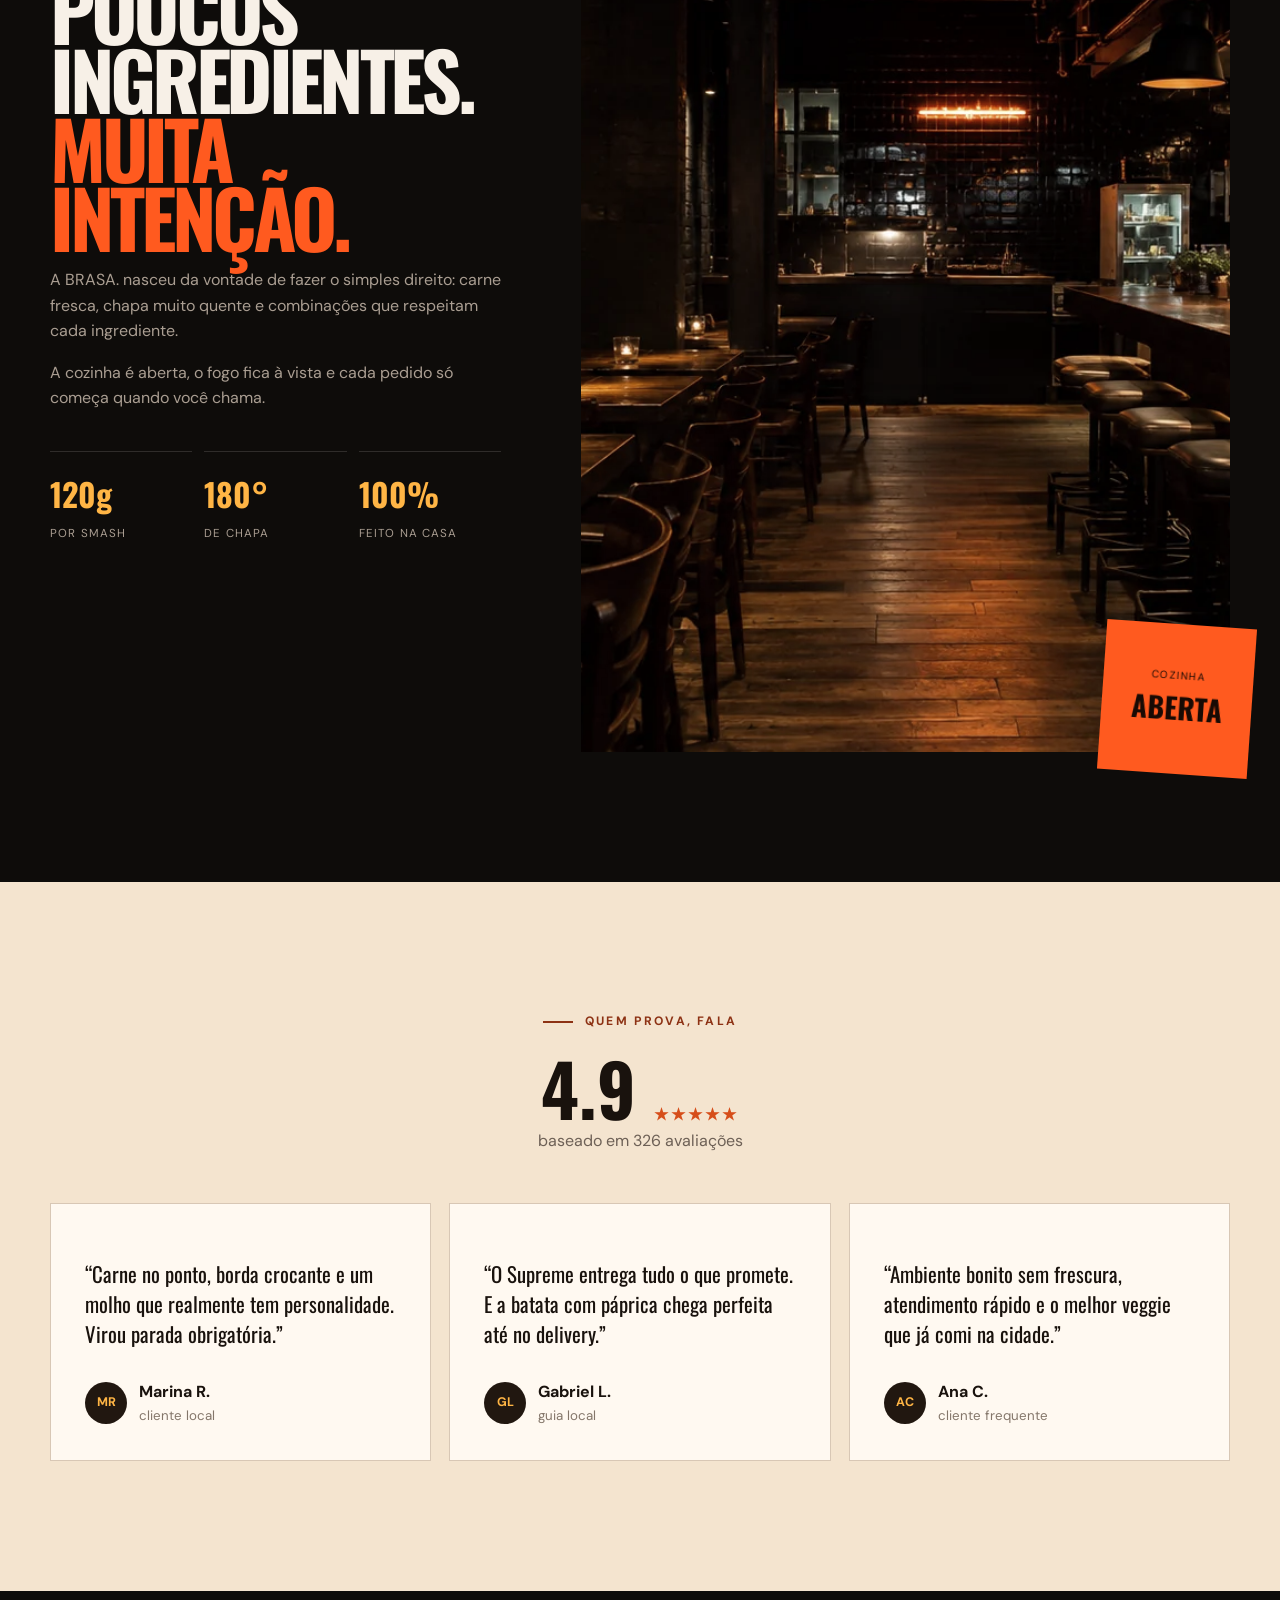
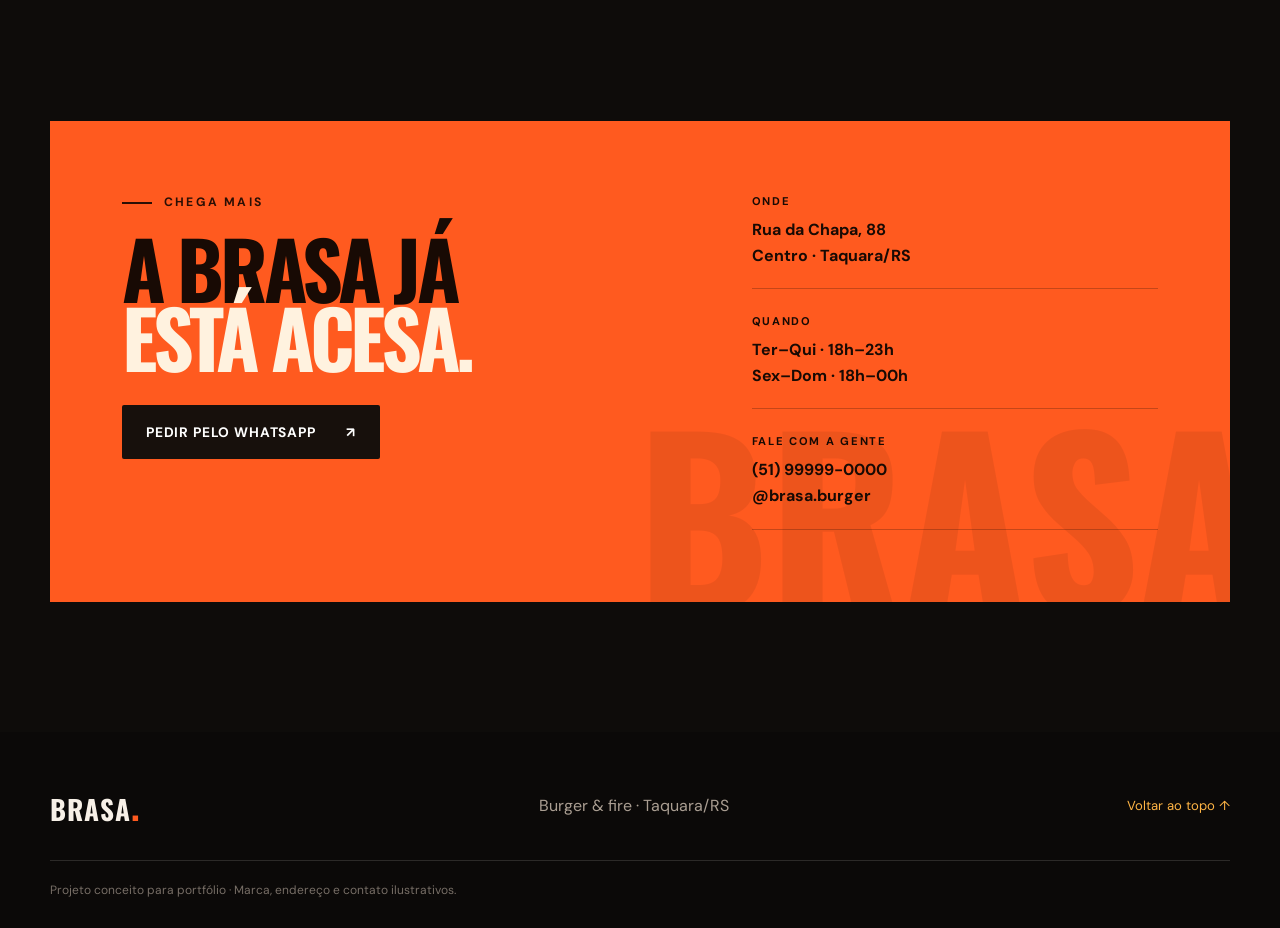
==== commit b0570390: "Adiciona fotos reais ao cardápio" ====
--- a/previews/brasa-burger/index.html
+++ b/previews/brasa-burger/index.html
@@ -109,40 +109,40 @@
         </div>
         <div class="menu-grid">
           <article class="menu-card reveal" data-category="burger">
-            <div class="card-art art-classic"><span>01</span><div class="mini-burger" aria-hidden="true">●</div><small>smash original</small></div>
+            <div class="card-art"><img class="menu-photo" src="./assets/menu/brasa-smash.webp" alt="Brasa Smash com cheddar, picles e molho da casa" width="1600" height="893" loading="lazy" decoding="async"><span>01</span><small>smash original</small></div>
             <div class="card-body"><div><p>O clássico</p><h3>Brasa Smash</h3></div><strong>R$ 28</strong></div>
             <p class="ingredients">Pão brioche, smash 120g, cheddar, picles e molho Brasa.</p>
             <button class="add-button" type="button" data-name="Brasa Smash" data-price="28">Adicionar <span aria-hidden="true">+</span></button>
           </article>
           <article class="menu-card reveal" data-category="burger">
-            <div class="card-art art-bacon"><span>02</span><div class="mini-burger" aria-hidden="true">●</div><small>crocante e intenso</small></div>
+            <div class="card-art"><img class="menu-photo" src="./assets/menu/ember-bacon.webp" alt="Ember Bacon com dois smashs, cheddar, bacon e cebola" width="1599" height="900" loading="lazy" decoding="async"><span>02</span><small>crocante e intenso</small></div>
             <div class="card-body"><div><p>Mais pedido</p><h3>Ember Bacon</h3></div><strong>R$ 34</strong></div>
             <p class="ingredients">Dois smashs, cheddar, bacon crocante, cebola e barbecue da casa.</p>
             <button class="add-button" type="button" data-name="Ember Bacon" data-price="34">Adicionar <span aria-hidden="true">+</span></button>
           </article>
           <article class="menu-card reveal" data-category="burger">
-            <div class="card-art art-green"><span>03</span><div class="mini-burger" aria-hidden="true">●</div><small>sem carne, sem tédio</small></div>
+            <div class="card-art"><img class="menu-photo" src="./assets/menu/green-flame.webp" alt="Green Flame com burger de grão-de-bico, queijo, tomate e rúcula" width="1600" height="900" loading="lazy" decoding="async"><span>03</span><small>sem carne, sem tédio</small></div>
             <div class="card-body"><div><p>Veggie</p><h3>Green Flame</h3></div><strong>R$ 31</strong></div>
             <p class="ingredients">Burger de grão-de-bico, queijo, rúcula, tomate e maionese verde.</p>
             <button class="add-button" type="button" data-name="Green Flame" data-price="31">Adicionar <span aria-hidden="true">+</span></button>
           </article>
           <article class="menu-card reveal" data-category="side">
-            <div class="card-art art-fries"><span>04</span><div class="fries" aria-hidden="true">╱╲╱</div><small>corte da casa</small></div>
+            <div class="card-art"><img class="menu-photo" src="./assets/menu/brasa-fries.webp" alt="Brasa Fries com páprica e maionese de alho assado" width="1600" height="900" loading="lazy" decoding="async"><span>04</span><small>corte da casa</small></div>
             <div class="card-body"><div><p>Para dividir</p><h3>Brasa Fries</h3></div><strong>R$ 19</strong></div>
             <p class="ingredients">Batata crocante, páprica defumada e maionese de alho assado.</p>
             <button class="add-button" type="button" data-name="Brasa Fries" data-price="19">Adicionar <span aria-hidden="true">+</span></button>
           </article>
           <article class="menu-card reveal" data-category="side">
-            <div class="card-art art-rings"><span>05</span><div class="rings" aria-hidden="true">◎</div><small>empanado artesanal</small></div>
+            <div class="card-art"><img class="menu-photo" src="./assets/menu/fire-rings.webp" alt="Fire Rings crocantes com molho ranch defumado" width="1599" height="900" loading="lazy" decoding="async"><span>05</span><small>empanado artesanal</small></div>
             <div class="card-body"><div><p>Crocante</p><h3>Fire Rings</h3></div><strong>R$ 22</strong></div>
             <p class="ingredients">Anéis de cebola, pimenta suave e molho ranch defumado.</p>
             <button class="add-button" type="button" data-name="Fire Rings" data-price="22">Adicionar <span aria-hidden="true">+</span></button>
           </article>
           <article class="menu-card reveal" data-category="drink">
-            <div class="card-art art-drink"><span>06</span><div class="drink" aria-hidden="true">◒</div><small>refil de frescor</small></div>
-            <div class="card-body"><div><p>Da fonte</p><h3>Citrus Soda</h3></div><strong>R$ 12</strong></div>
-            <p class="ingredients">Soda artesanal de limão-siciliano, gengibre e alecrim.</p>
-            <button class="add-button" type="button" data-name="Citrus Soda" data-price="12">Adicionar <span aria-hidden="true">+</span></button>
+            <div class="card-art"><img class="menu-photo" src="./assets/menu/coca-cola.webp" alt="Garrafa de Coca-Cola gelada acompanhada de copo com gelo" width="1600" height="893" loading="lazy" decoding="async"><span>06</span><small>gelada de verdade</small></div>
+            <div class="card-body"><div><p>Clássica</p><h3>Coca-Cola</h3></div><strong>R$ 9</strong></div>
+            <p class="ingredients">Coca-Cola gelada em garrafa de vidro, servida com copo e gelo.</p>
+            <button class="add-button" type="button" data-name="Coca-Cola" data-price="9">Adicionar <span aria-hidden="true">+</span></button>
           </article>
         </div>
       </div>
--- a/previews/brasa-burger/styles.css
+++ b/previews/brasa-burger/styles.css
@@ -22,6 +22,9 @@
 @media(max-width:620px){.burger-layer{transform:translate(-50%,-50%) translate3d(var(--layer-x,0),calc(var(--layer-y,0) + var(--final-y)),0) rotate(var(--layer-rotate,0deg)) scale(var(--layer-scale,.82)) scaleY(.76)}}
 
 /* Independent ingredient layers: clean crops and true vertical stack */
-.burger-layer{width:min(52vw,620px);height:auto;clip-path:none;transform:translate(-50%,-50%) translate3d(var(--layer-x,0),calc(var(--layer-y,0) + var(--stack-y)),0) rotate(var(--layer-rotate,0deg)) scale(var(--layer-scale,.82));filter:blur(var(--layer-blur,9px)) drop-shadow(0 22px 22px rgba(0,0,0,.35))}.layer-top{--stack-y:-158px;z-index:6}.layer-pickles{--stack-y:-82px;z-index:5}.layer-bacon{--stack-y:-27px;z-index:4}.layer-patty-one{--stack-y:35px;z-index:3}.layer-patty-two{--stack-y:98px;z-index:2}.layer-bottom{--stack-y:160px;z-index:1}
-@media(max-width:950px){.burger-layer{width:min(62vw,560px)}.layer-top{--stack-y:-143px}.layer-pickles{--stack-y:-74px}.layer-bacon{--stack-y:-24px}.layer-patty-one{--stack-y:32px}.layer-patty-two{--stack-y:89px}.layer-bottom{--stack-y:145px}}
-@media(max-width:620px){.burger-layer{width:min(112vw,430px);transform:translate(-50%,-50%) translate3d(var(--layer-x,0),calc(var(--layer-y,0) + var(--stack-y)),0) rotate(var(--layer-rotate,0deg)) scale(var(--layer-scale,.82))}.layer-top{--stack-y:-110px}.layer-pickles{--stack-y:-57px}.layer-bacon{--stack-y:-19px}.layer-patty-one{--stack-y:24px}.layer-patty-two{--stack-y:68px}.layer-bottom{--stack-y:111px}}
+.burger-layer{width:min(52vw,620px);height:auto;clip-path:none;transform:translate(-50%,-50%) translate3d(var(--layer-x,0),calc(var(--layer-y,0) + var(--stack-y)),0) rotate(var(--layer-rotate,0deg)) scale(var(--layer-scale,.82));filter:blur(var(--layer-blur,9px)) drop-shadow(0 22px 22px rgba(0,0,0,.35))}.layer-top{--stack-y:-188px;z-index:6;clip-path:inset(0 0 13% 0)}.layer-pickles{--stack-y:-90px;z-index:7}.layer-bacon{--stack-y:-27px;z-index:4}.layer-patty-one{--stack-y:35px;z-index:3}.layer-patty-two{--stack-y:98px;z-index:2}.layer-bottom{--stack-y:160px;z-index:1}
+@media(max-width:950px){.burger-layer{width:min(62vw,560px)}.layer-top{--stack-y:-175px}.layer-pickles{--stack-y:-84px}.layer-bacon{--stack-y:-24px}.layer-patty-one{--stack-y:32px}.layer-patty-two{--stack-y:89px}.layer-bottom{--stack-y:145px}}
+@media(max-width:620px){.burger-layer{width:min(112vw,430px);transform:translate(-50%,-50%) translate3d(var(--layer-x,0),calc(var(--layer-y,0) + var(--stack-y)),0) rotate(var(--layer-rotate,0deg)) scale(var(--layer-scale,.82))}.layer-top{--stack-y:-137px}.layer-pickles{--stack-y:-68px}.layer-bacon{--stack-y:-19px}.layer-patty-one{--stack-y:24px}.layer-patty-two{--stack-y:68px}.layer-bottom{--stack-y:111px}}
+
+/* Real menu photography */
+.card-art:after{content:"";position:absolute;inset:0;z-index:1;background:linear-gradient(180deg,rgba(8,5,3,.12) 35%,rgba(8,5,3,.76) 100%);pointer-events:none}.menu-photo{position:absolute;inset:0;width:100%;height:100%;object-fit:cover;transform:scale(1.01);transition:transform .65s cubic-bezier(.2,.8,.2,1),filter .35s;filter:saturate(.96) contrast(1.03)}.menu-card:hover .menu-photo{transform:scale(1.075);filter:saturate(1.08) contrast(1.04)}.card-art>span,.card-art>small{z-index:2;color:#fff;text-shadow:0 2px 12px rgba(0,0,0,.8)}.card-art>span{opacity:.9}.card-art>small{opacity:.92}
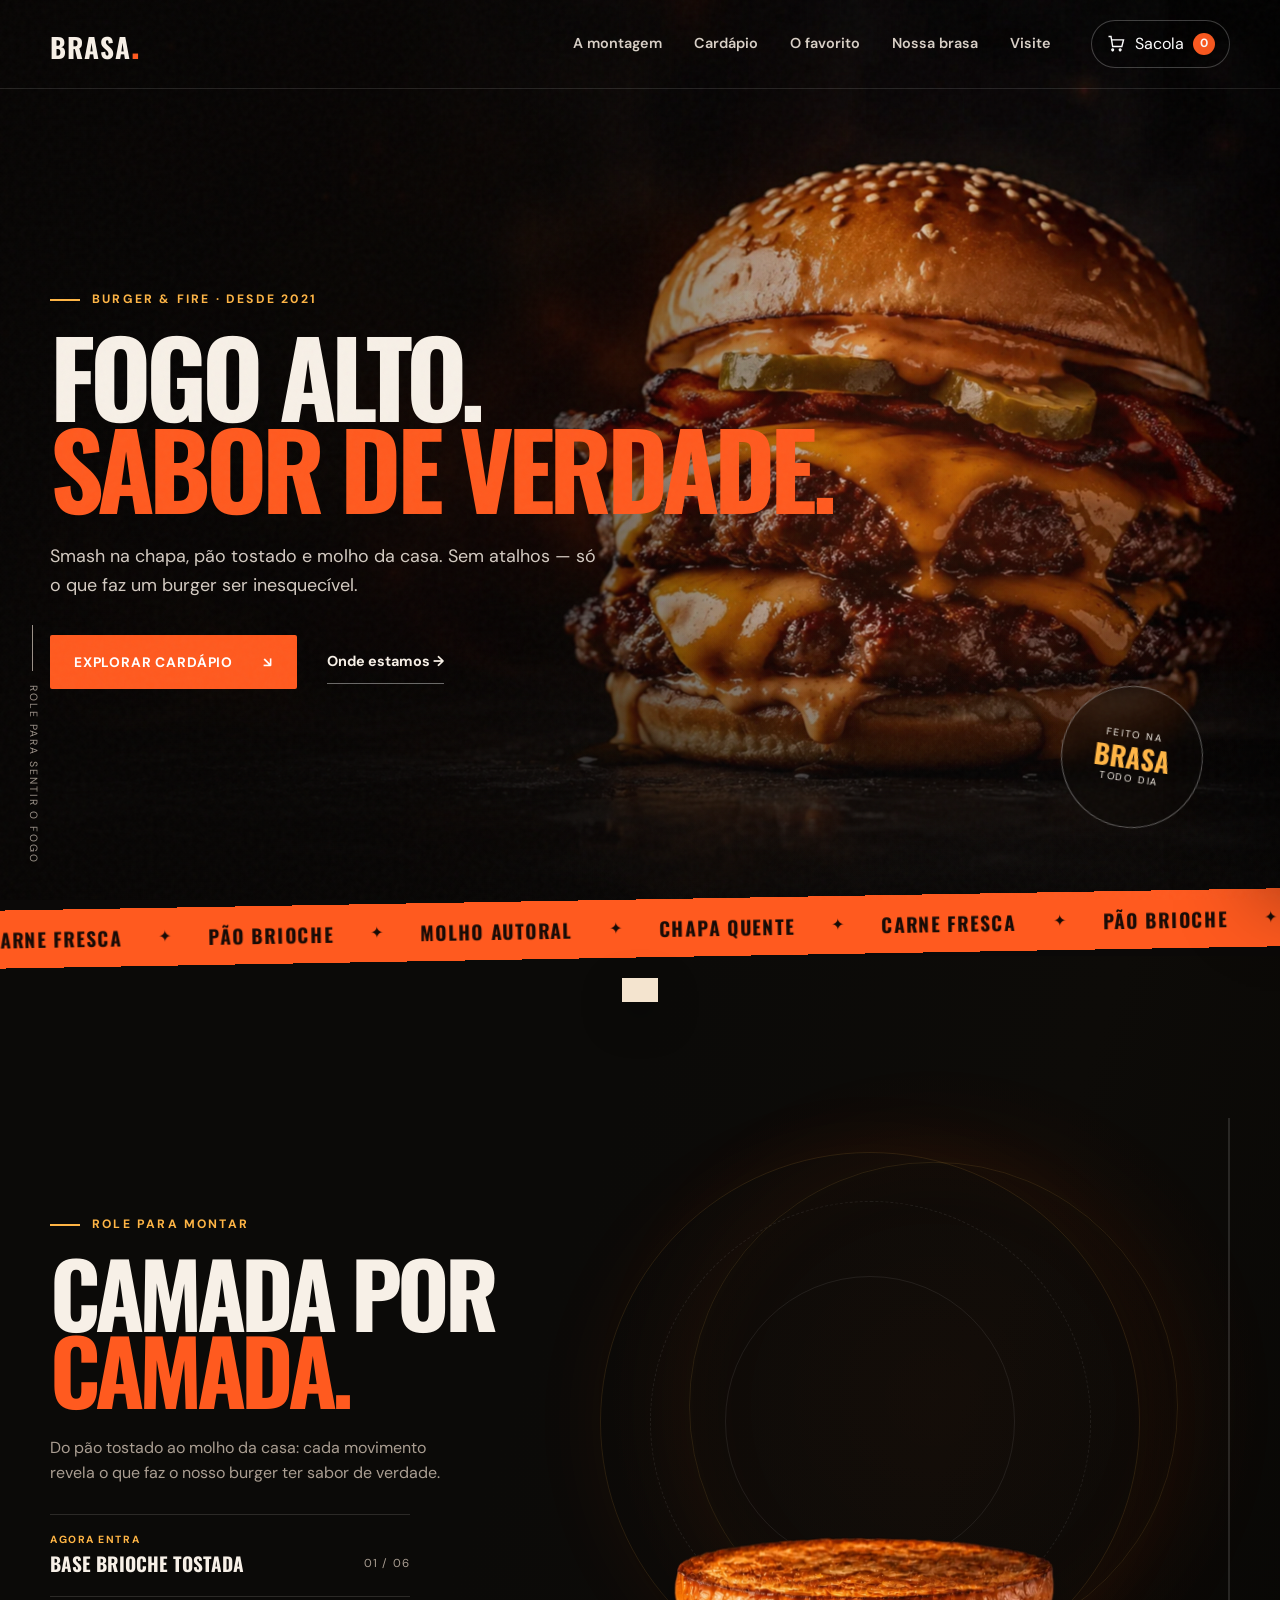
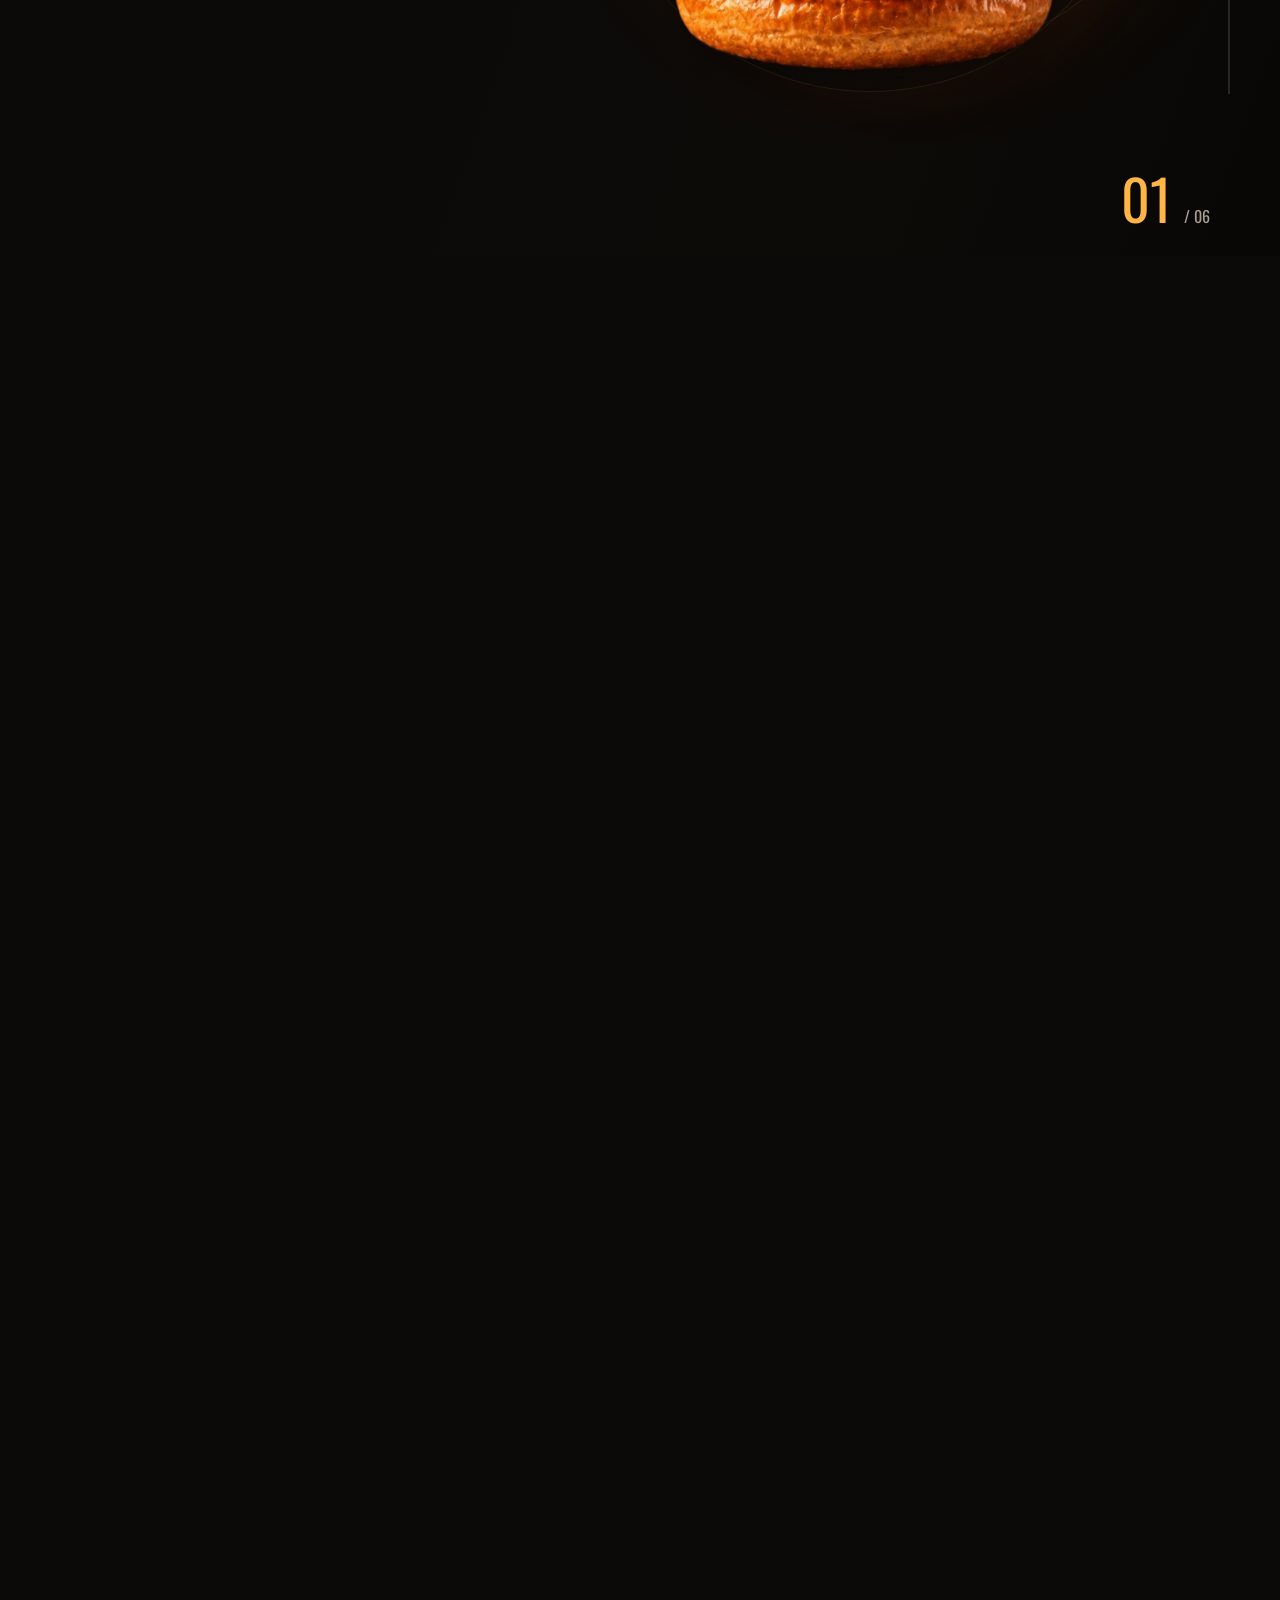
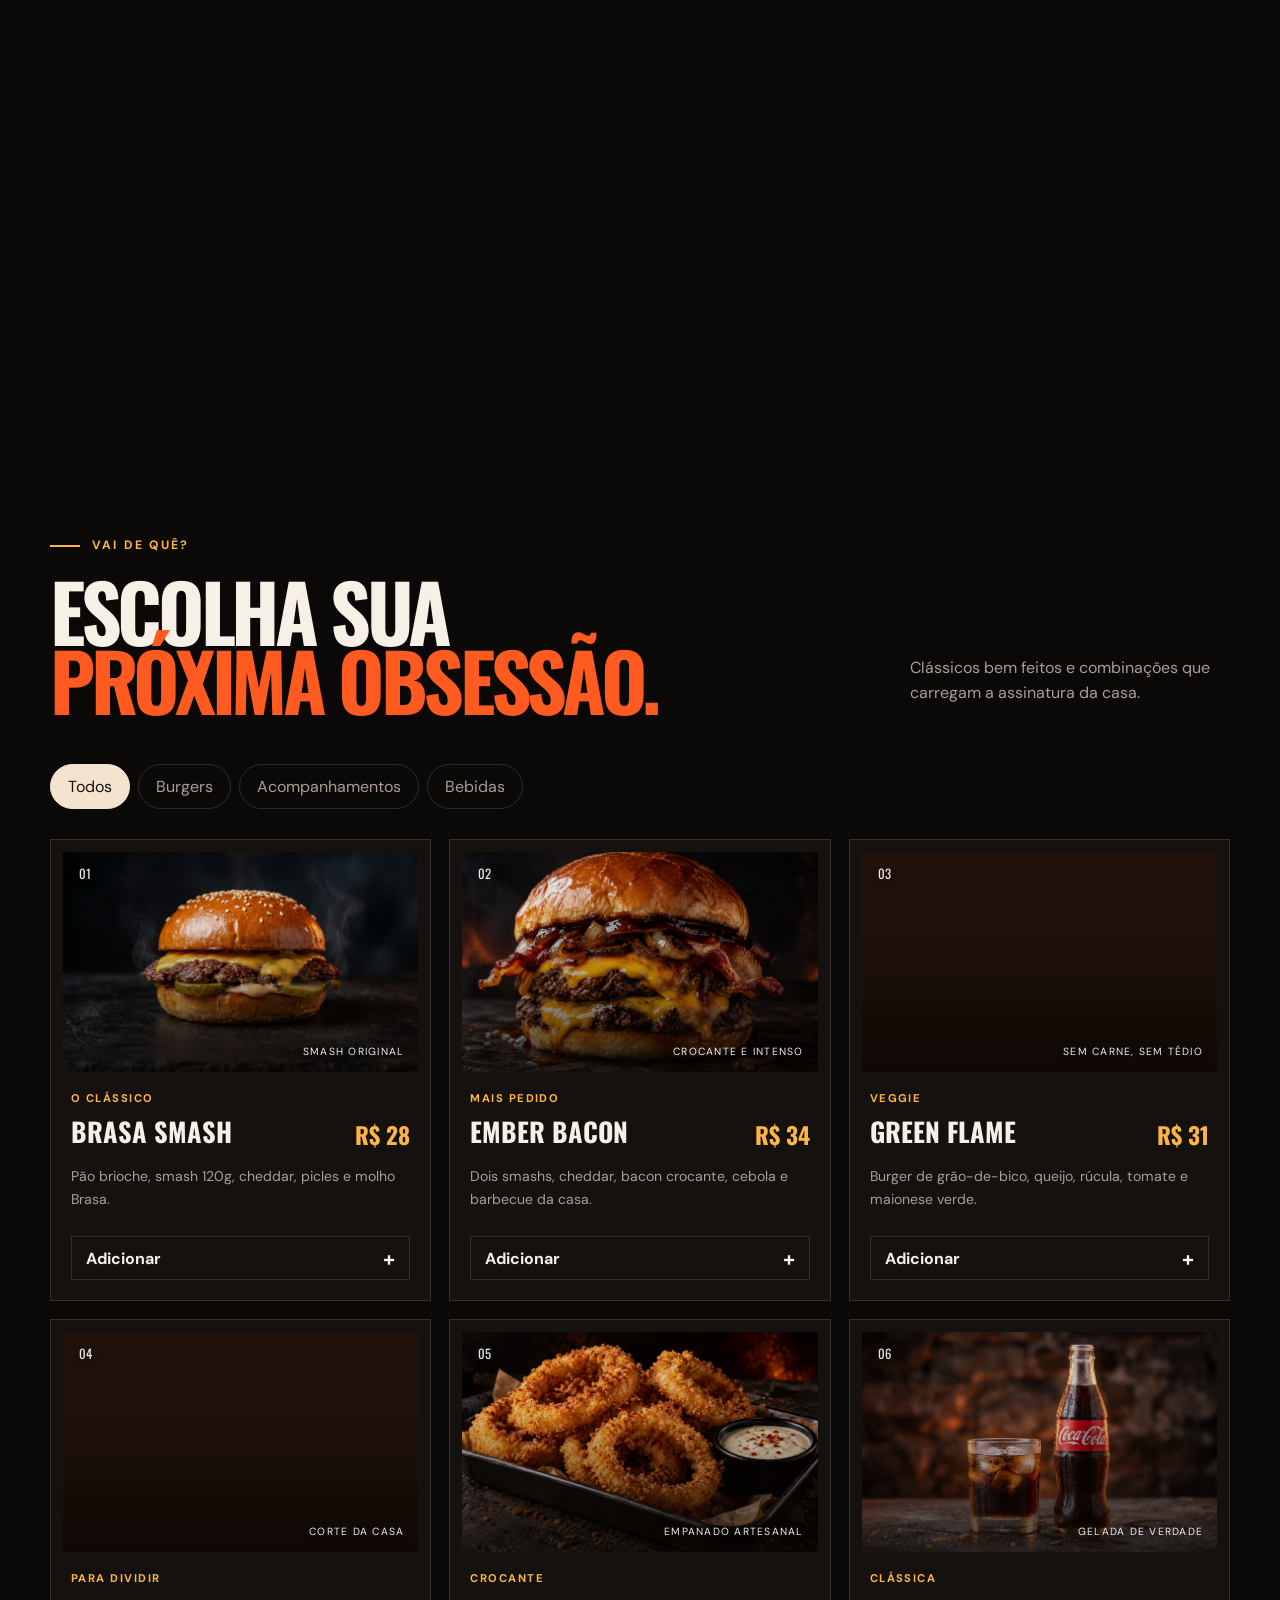
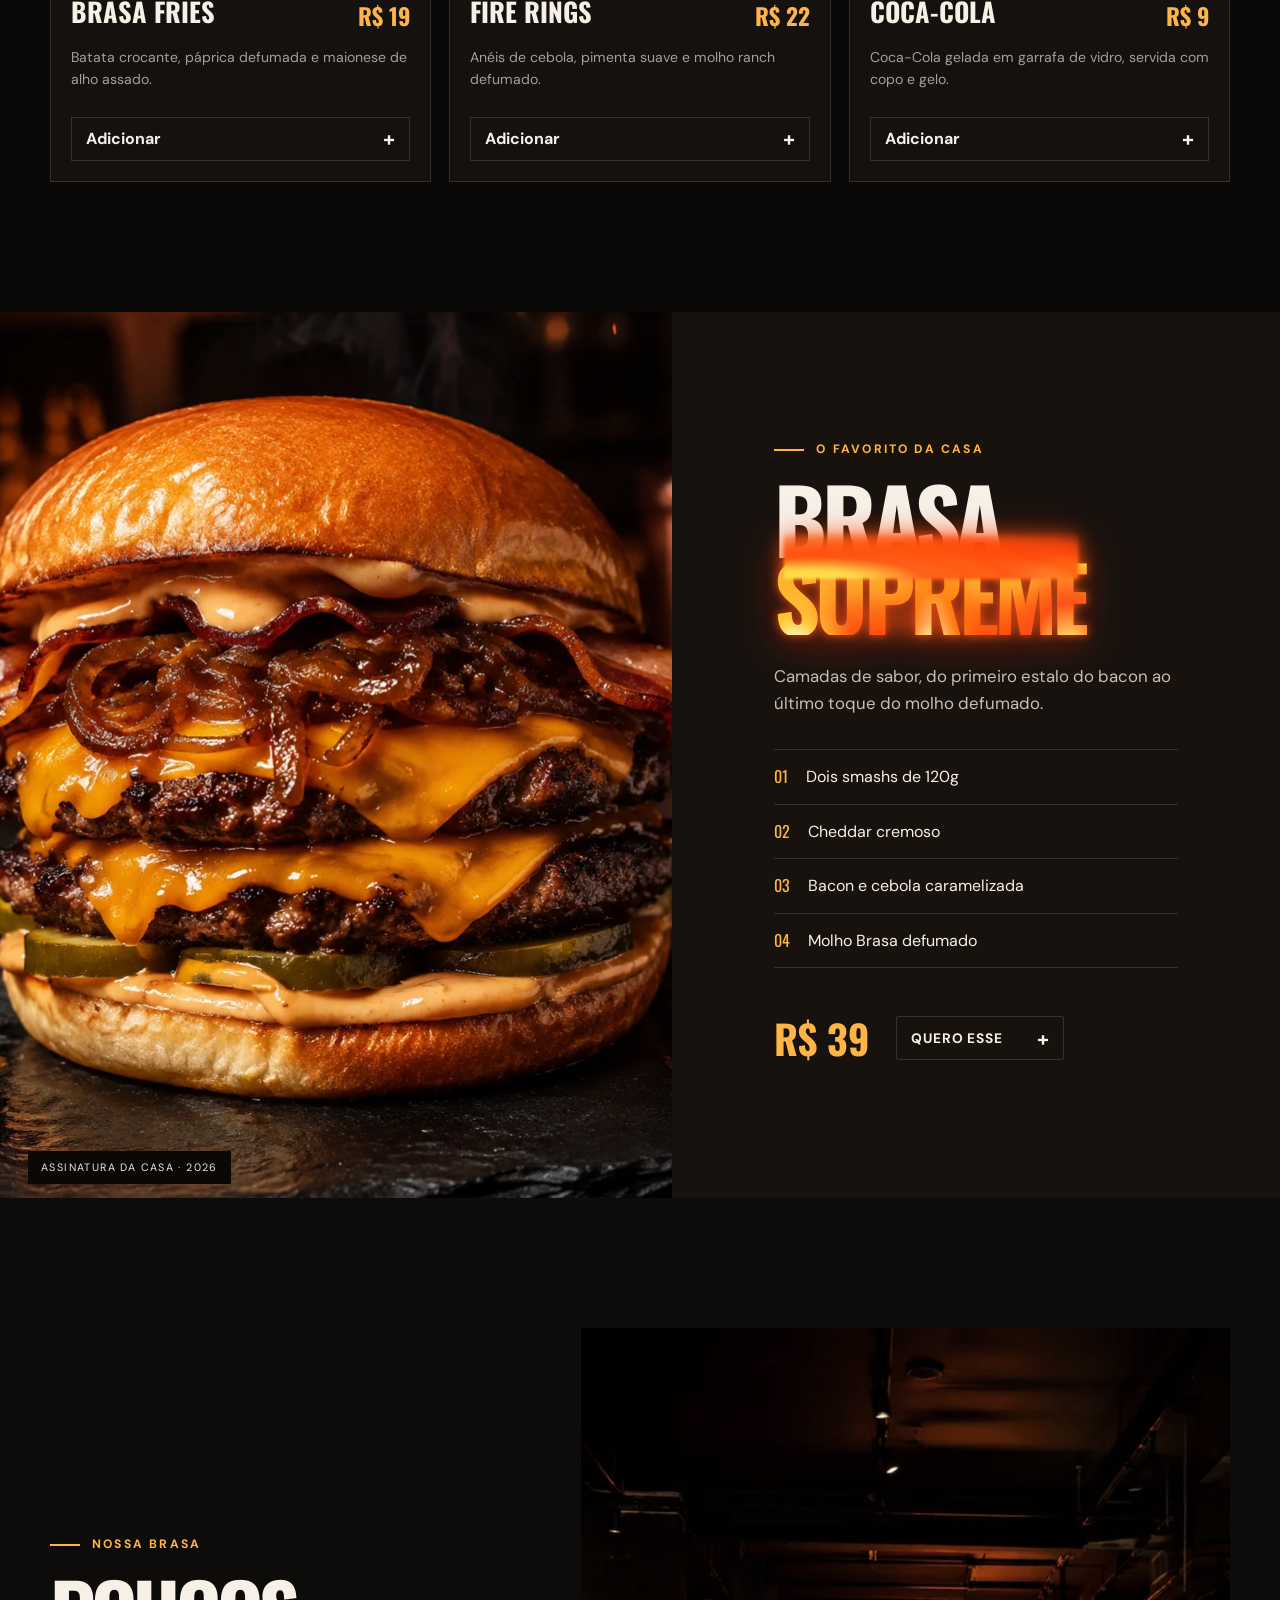
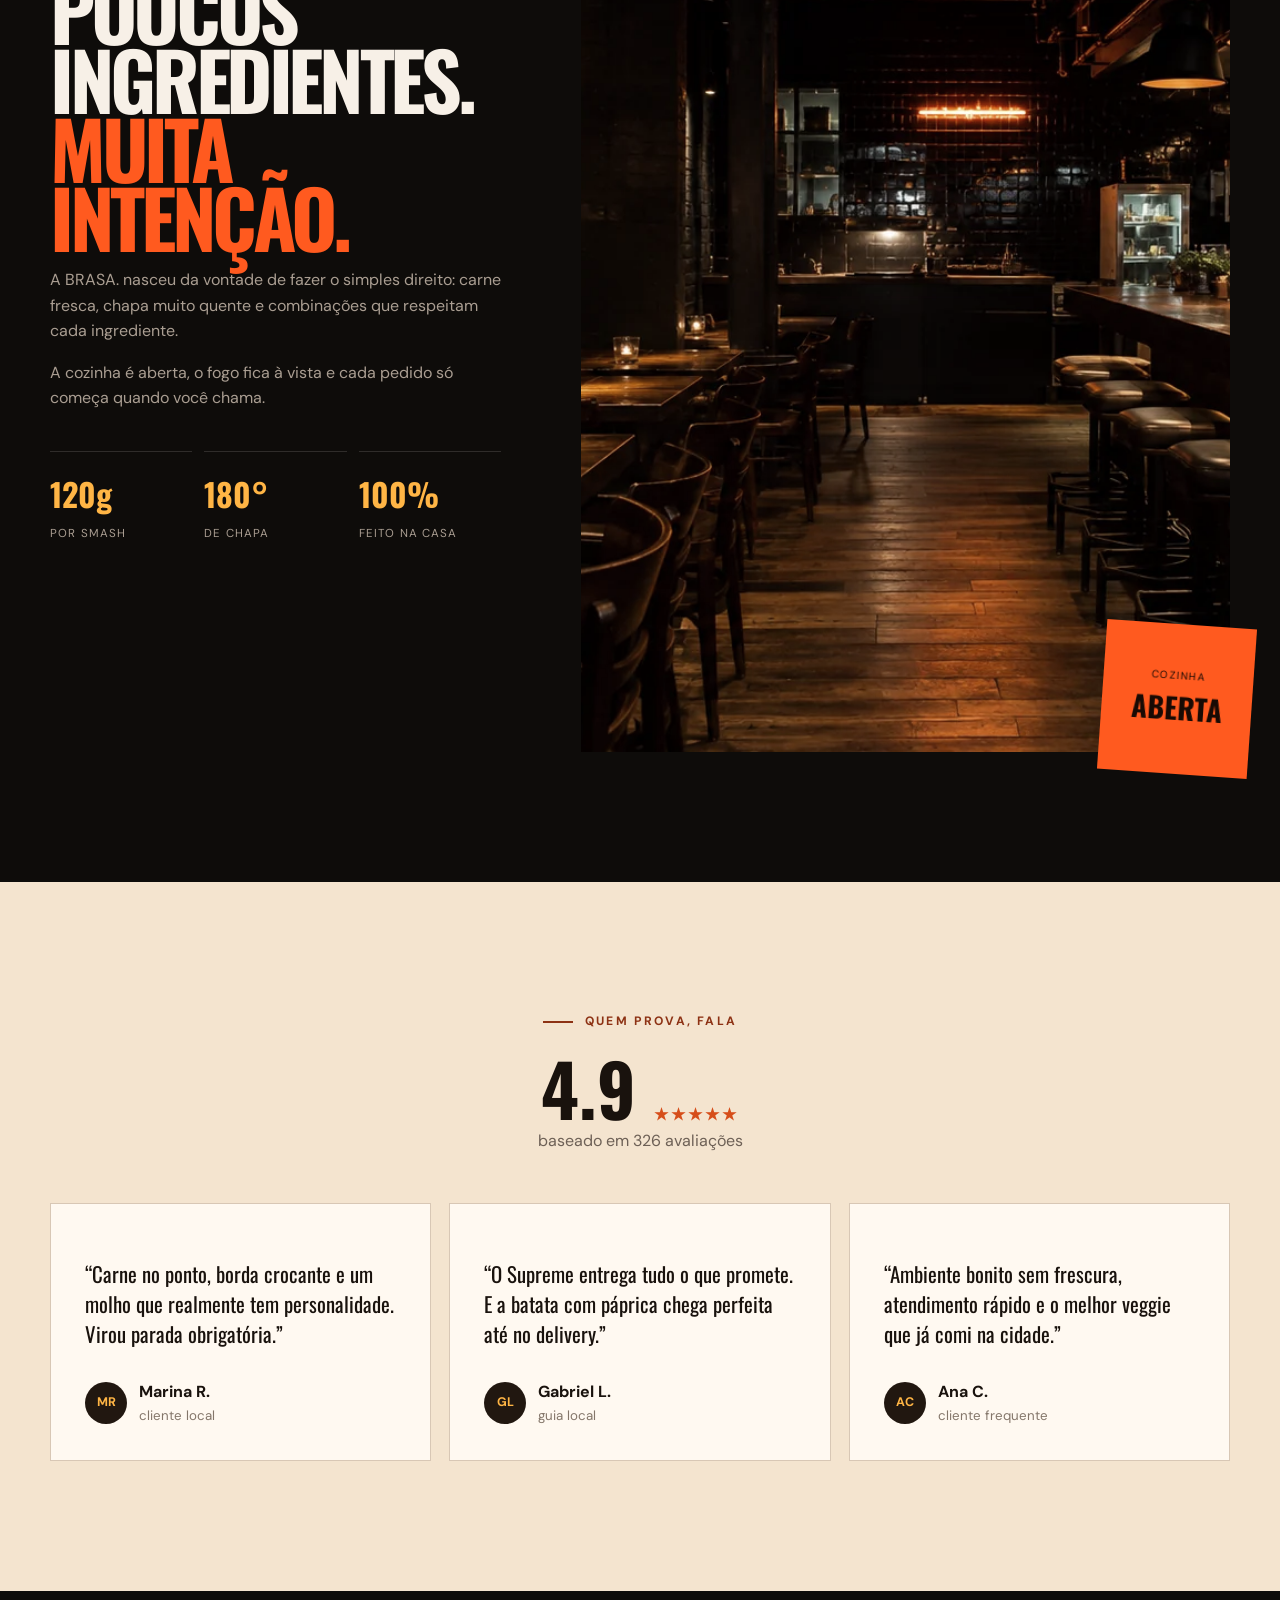
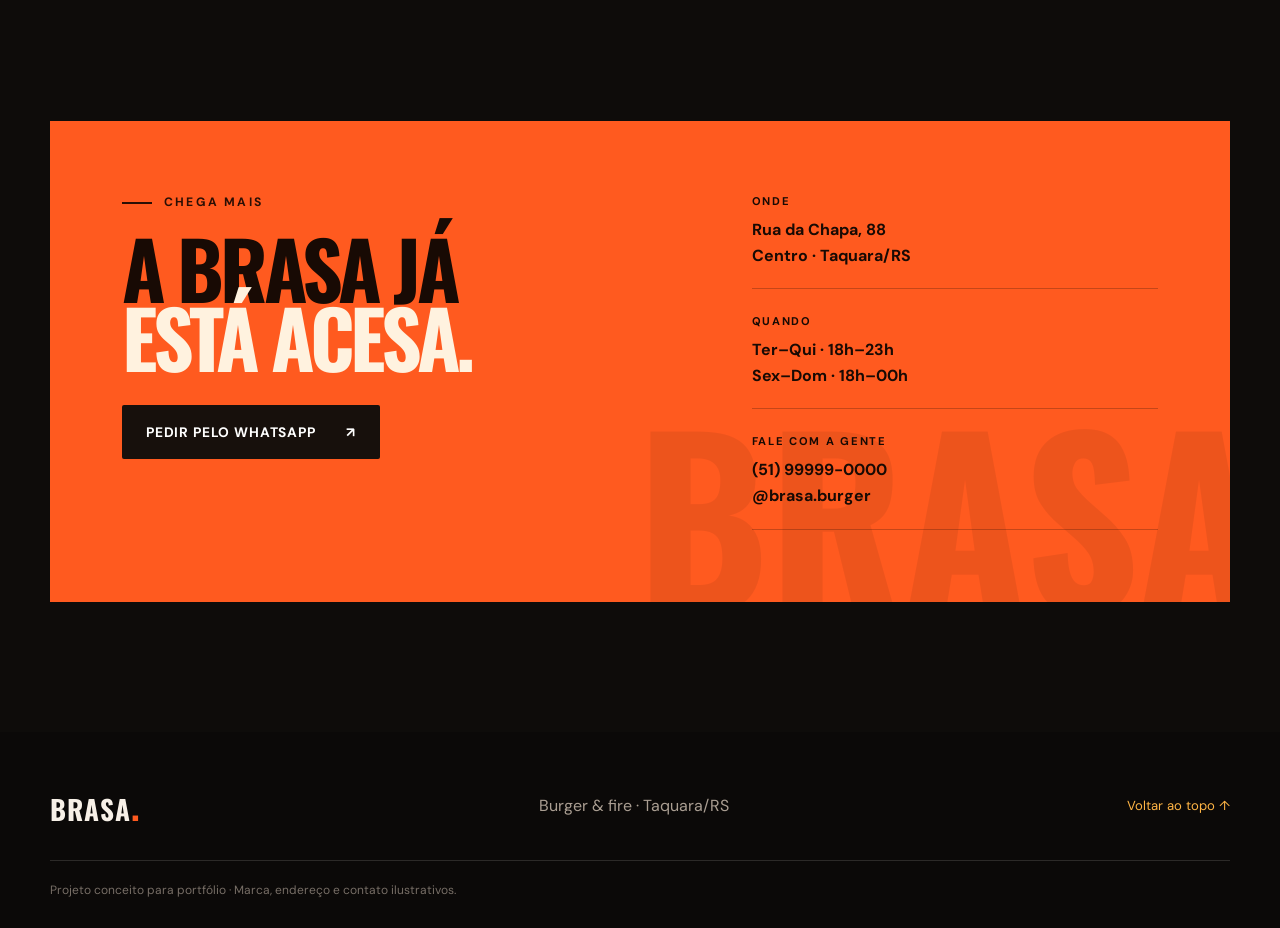
==== commit ce2f6ebf: "Adiciona efeito de fogo ao Supreme" ====
--- a/previews/brasa-burger/index.html
+++ b/previews/brasa-burger/index.html
@@ -155,7 +155,7 @@
       </div>
       <div class="signature-copy reveal">
         <p class="eyebrow"><span></span> O favorito da casa</p>
-        <h2 id="signature-title">BRASA<br><em>SUPREME</em></h2>
+        <h2 id="signature-title">BRASA<br><em class="fire-word">SUPREME</em></h2>
         <p class="signature-lead">Camadas de sabor, do primeiro estalo do bacon ao último toque do molho defumado.</p>
         <ul>
           <li><span>01</span> Dois smashs de 120g</li><li><span>02</span> Cheddar cremoso</li><li><span>03</span> Bacon e cebola caramelizada</li><li><span>04</span> Molho Brasa defumado</li>
--- a/previews/brasa-burger/styles.css
+++ b/previews/brasa-burger/styles.css
@@ -28,3 +28,10 @@
 
 /* Real menu photography */
 .card-art:after{content:"";position:absolute;inset:0;z-index:1;background:linear-gradient(180deg,rgba(8,5,3,.12) 35%,rgba(8,5,3,.76) 100%);pointer-events:none}.menu-photo{position:absolute;inset:0;width:100%;height:100%;object-fit:cover;transform:scale(1.01);transition:transform .65s cubic-bezier(.2,.8,.2,1),filter .35s;filter:saturate(.96) contrast(1.03)}.menu-card:hover .menu-photo{transform:scale(1.075);filter:saturate(1.08) contrast(1.04)}.card-art>span,.card-art>small{z-index:2;color:#fff;text-shadow:0 2px 12px rgba(0,0,0,.8)}.card-art>span{opacity:.9}.card-art>small{opacity:.92}
+
+/* Living flame treatment for the house favorite */
+.fire-word{position:relative;display:inline-block;isolation:isolate;color:#ff6a1a;font-style:normal;background:radial-gradient(ellipse at 18% 100%,#fff7bb 0 8%,#ffd33d 18%,transparent 43%),radial-gradient(ellipse at 52% 100%,#fff1a1 0 7%,#ff8a16 24%,transparent 49%),radial-gradient(ellipse at 84% 100%,#ffe266 0 6%,#ff5418 25%,transparent 48%),linear-gradient(180deg,#fff7b0 0%,#ffd43f 23%,#ff7a18 51%,#ff3d0a 73%,#a51608 100%);background-size:38% 180%,42% 210%,38% 170%,100% 210%;background-position:0 70%,50% 85%,100% 72%,50% 35%;background-repeat:no-repeat;-webkit-background-clip:text;background-clip:text;-webkit-text-fill-color:transparent;filter:drop-shadow(0 0 5px rgba(255,95,24,.8)) drop-shadow(0 8px 18px rgba(255,53,8,.34));animation:fire-fill 1.8s ease-in-out infinite alternate;will-change:background-position,filter}.fire-word:before{content:"";position:absolute;z-index:-1;left:3%;right:3%;bottom:72%;height:.56em;pointer-events:none;transform-origin:50% 100%;background:radial-gradient(ellipse at 8% 100%,rgba(255,220,70,.96) 0 12%,rgba(255,79,16,.86) 31%,transparent 66%),radial-gradient(ellipse at 27% 100%,rgba(255,246,147,.95) 0 9%,rgba(255,101,17,.9) 34%,transparent 68%),radial-gradient(ellipse at 49% 100%,rgba(255,206,46,.97) 0 13%,rgba(255,50,8,.84) 36%,transparent 68%),radial-gradient(ellipse at 69% 100%,rgba(255,243,130,.94) 0 8%,rgba(255,87,14,.9) 32%,transparent 65%),radial-gradient(ellipse at 91% 100%,rgba(255,210,52,.96) 0 12%,rgba(255,55,8,.82) 35%,transparent 67%);filter:blur(1.5px) drop-shadow(0 -4px 10px rgba(255,69,10,.45));animation:fire-flicker .9s ease-in-out infinite alternate}.fire-word:after{content:"";position:absolute;z-index:-2;left:-2%;right:-2%;bottom:-3%;height:48%;pointer-events:none;background:radial-gradient(ellipse at center,rgba(255,82,15,.48),rgba(255,40,4,.12) 52%,transparent 73%);filter:blur(10px);animation:fire-glow 1.25s ease-in-out infinite alternate}
+@keyframes fire-fill{0%{background-position:0 76%,50% 72%,100% 80%,50% 30%;filter:drop-shadow(0 0 4px rgba(255,106,24,.72)) drop-shadow(0 7px 16px rgba(255,53,8,.3))}50%{background-position:0 58%,50% 91%,100% 62%,50% 58%}100%{background-position:0 86%,50% 64%,100% 88%,50% 82%;filter:drop-shadow(0 0 7px rgba(255,190,42,.92)) drop-shadow(0 10px 23px rgba(255,47,7,.44))}}@keyframes fire-flicker{0%{opacity:.72;transform:translate3d(-1%,3px,0) scaleX(.98) scaleY(.8) skewX(-3deg)}35%{opacity:.98;transform:translate3d(1%,-2px,0) scaleX(1.02) scaleY(1.08) skewX(2deg)}70%{opacity:.82;transform:translate3d(-.5%,1px,0) scaleX(1.01) scaleY(.92) skewX(-1deg)}100%{opacity:1;transform:translate3d(1%,-5px,0) scaleX(.99) scaleY(1.16) skewX(3deg)}}@keyframes fire-glow{from{opacity:.52;transform:scaleX(.94)}to{opacity:.94;transform:scaleX(1.05)}}
+@supports not ((background-clip:text) or (-webkit-background-clip:text)){.fire-word{background:none;color:var(--ember);-webkit-text-fill-color:currentColor}}
+@media(max-width:620px){.fire-word:before{bottom:76%;height:.48em}.fire-word{filter:drop-shadow(0 0 4px rgba(255,95,24,.76)) drop-shadow(0 7px 14px rgba(255,53,8,.3))}}
+@media(prefers-reduced-motion:reduce){.fire-word,.fire-word:before,.fire-word:after{animation:none!important}.fire-word{background-position:0 70%,50% 82%,100% 72%,50% 52%}}
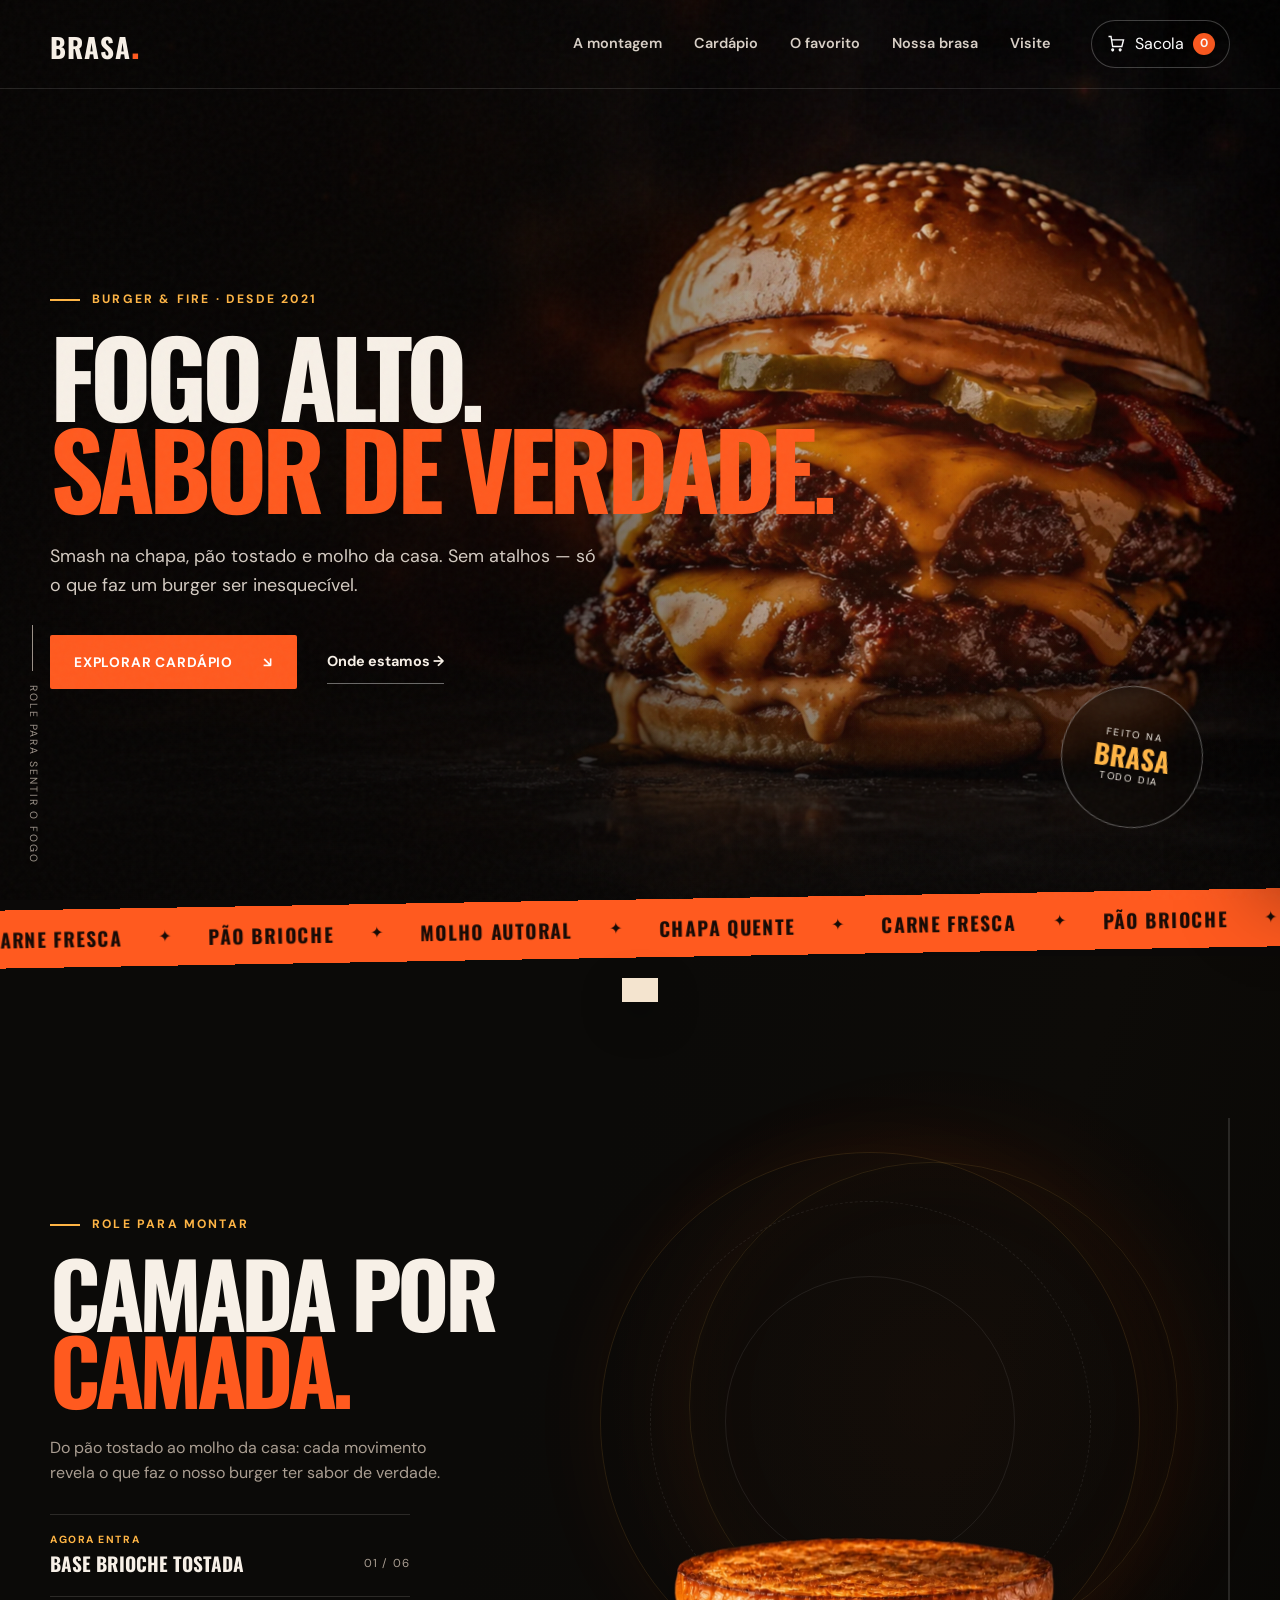
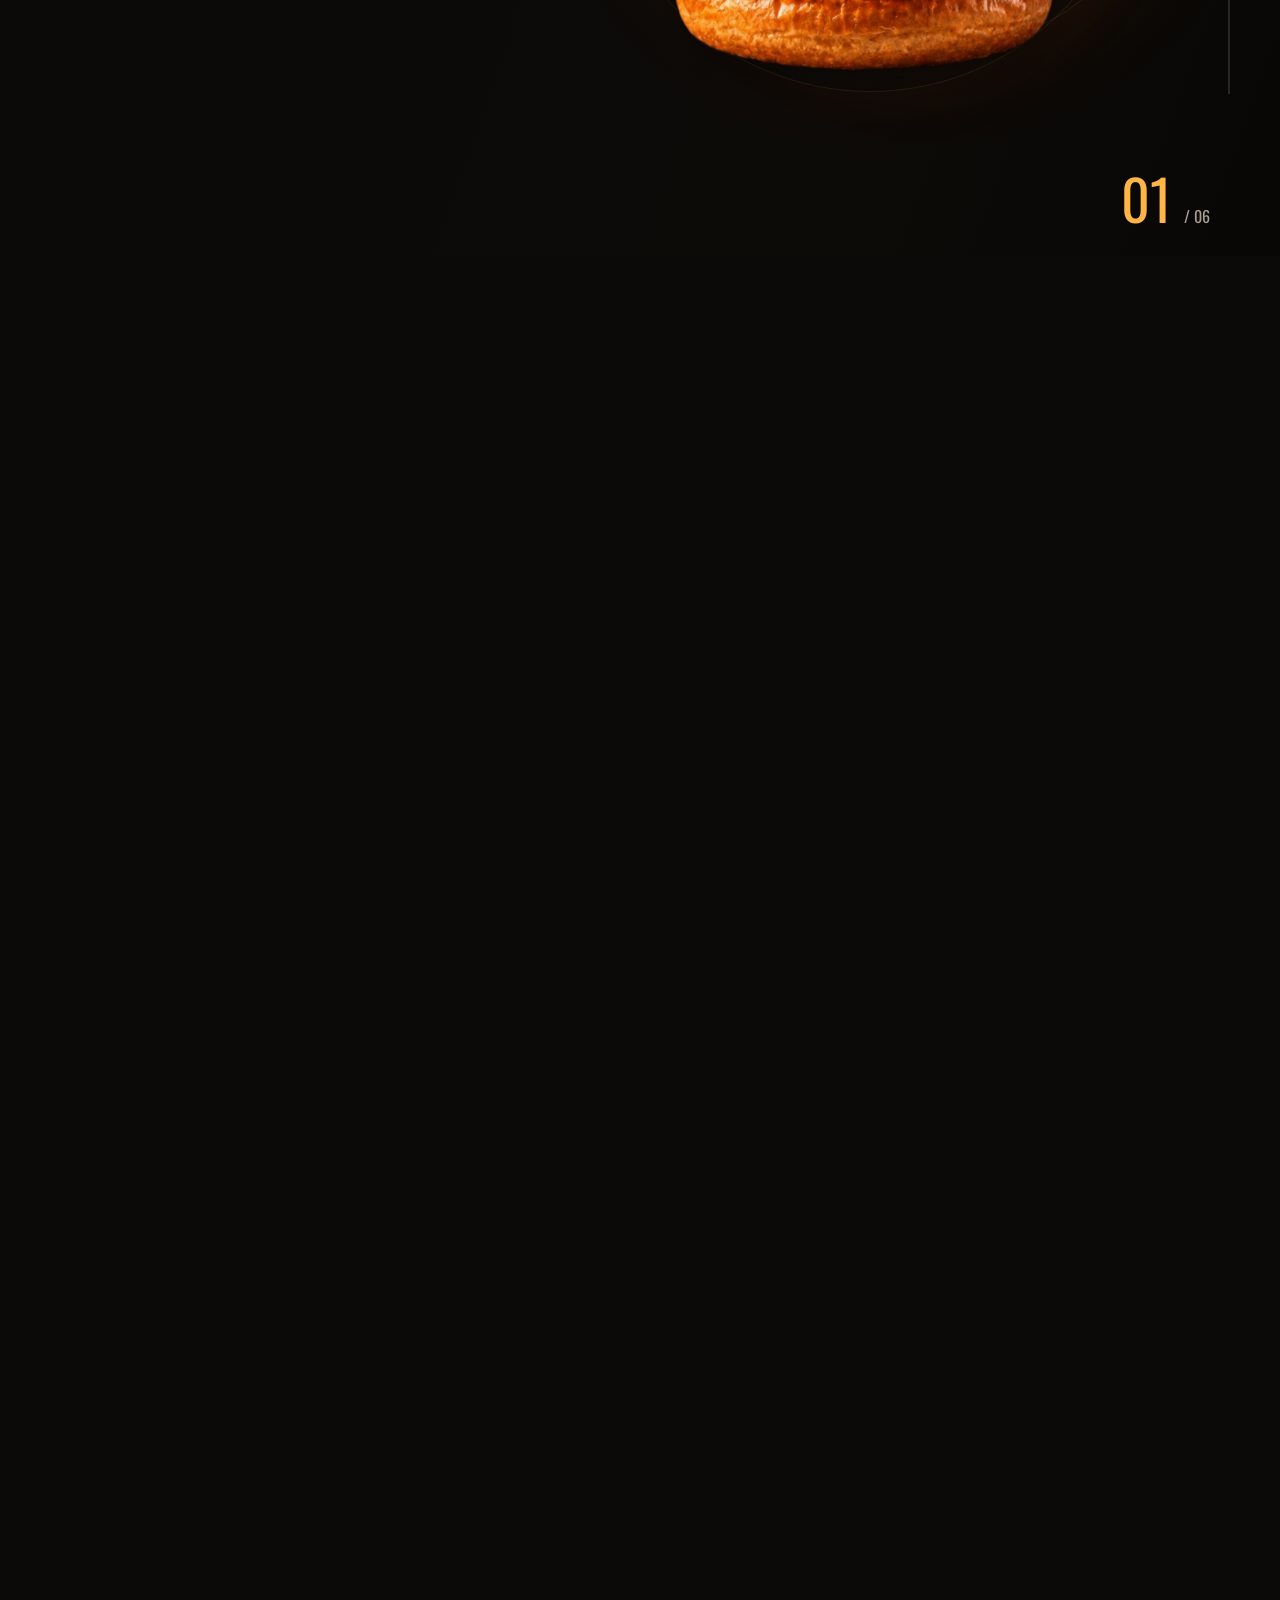
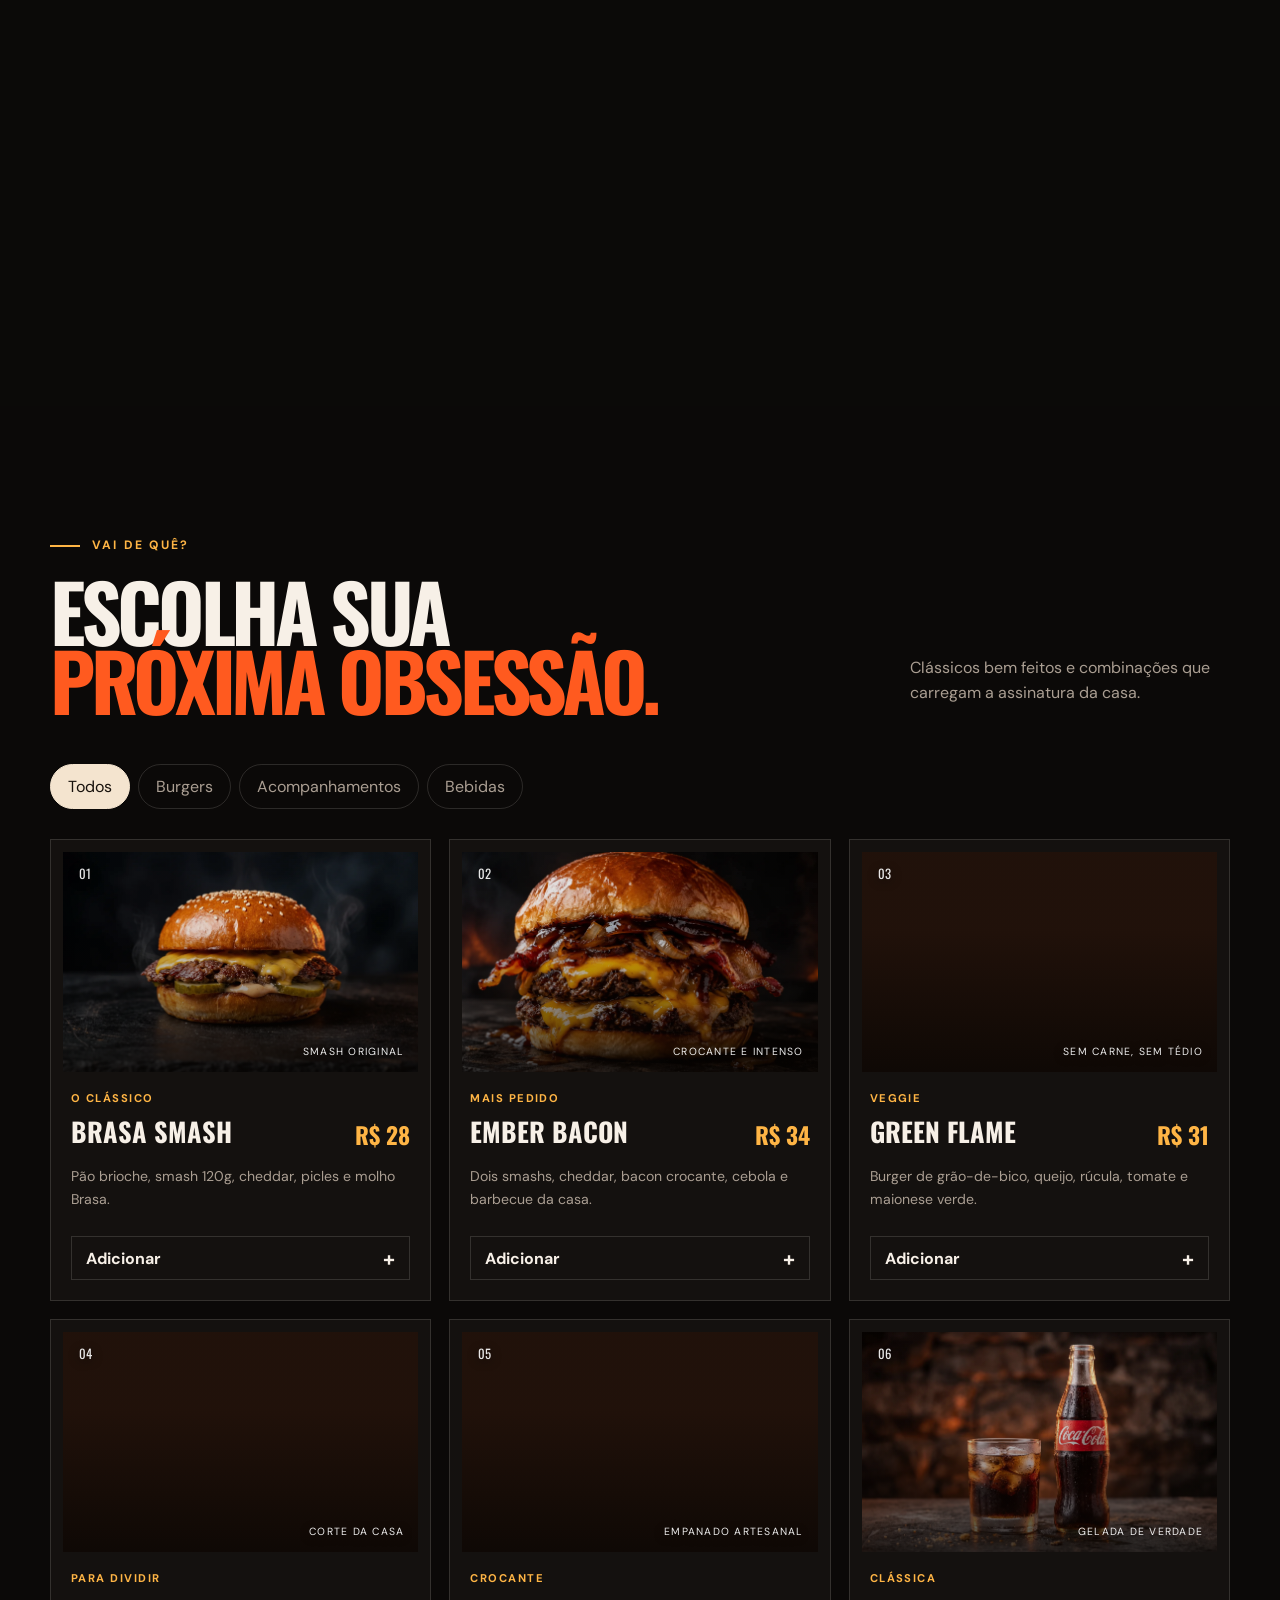
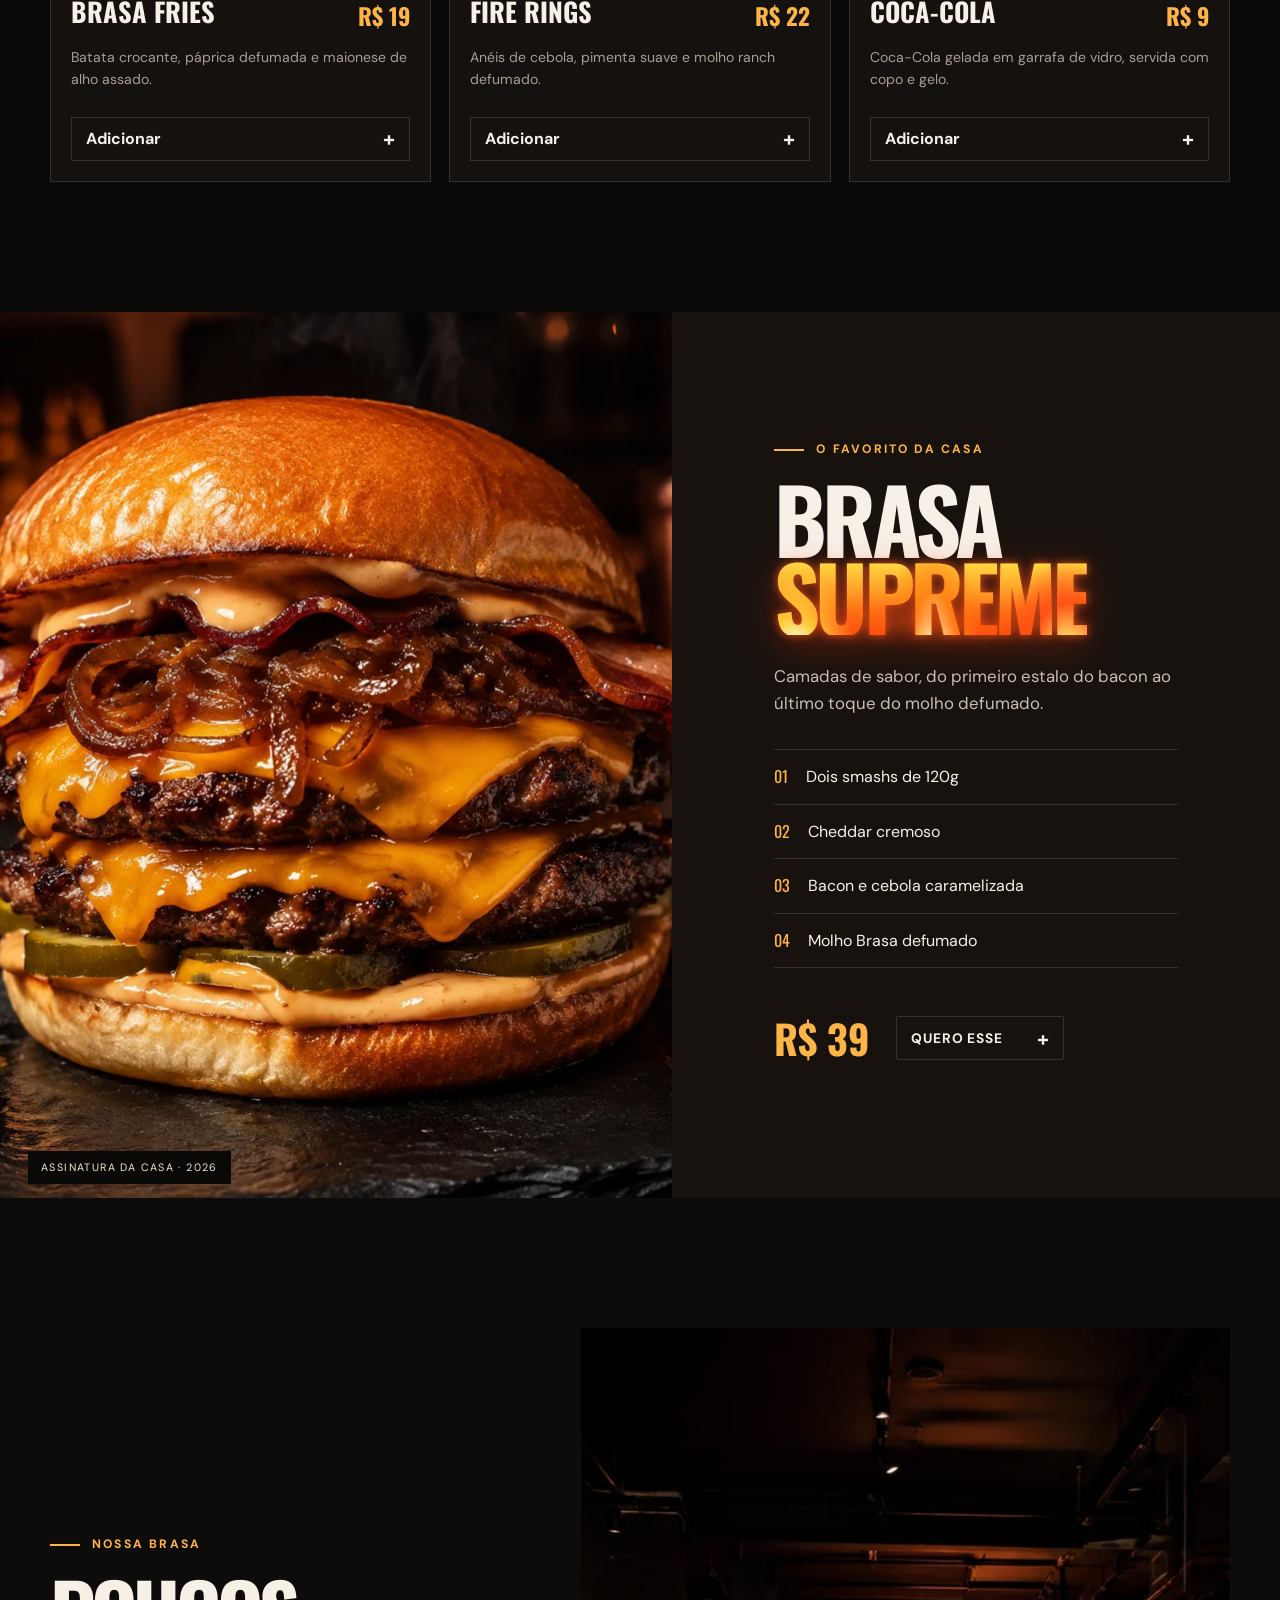
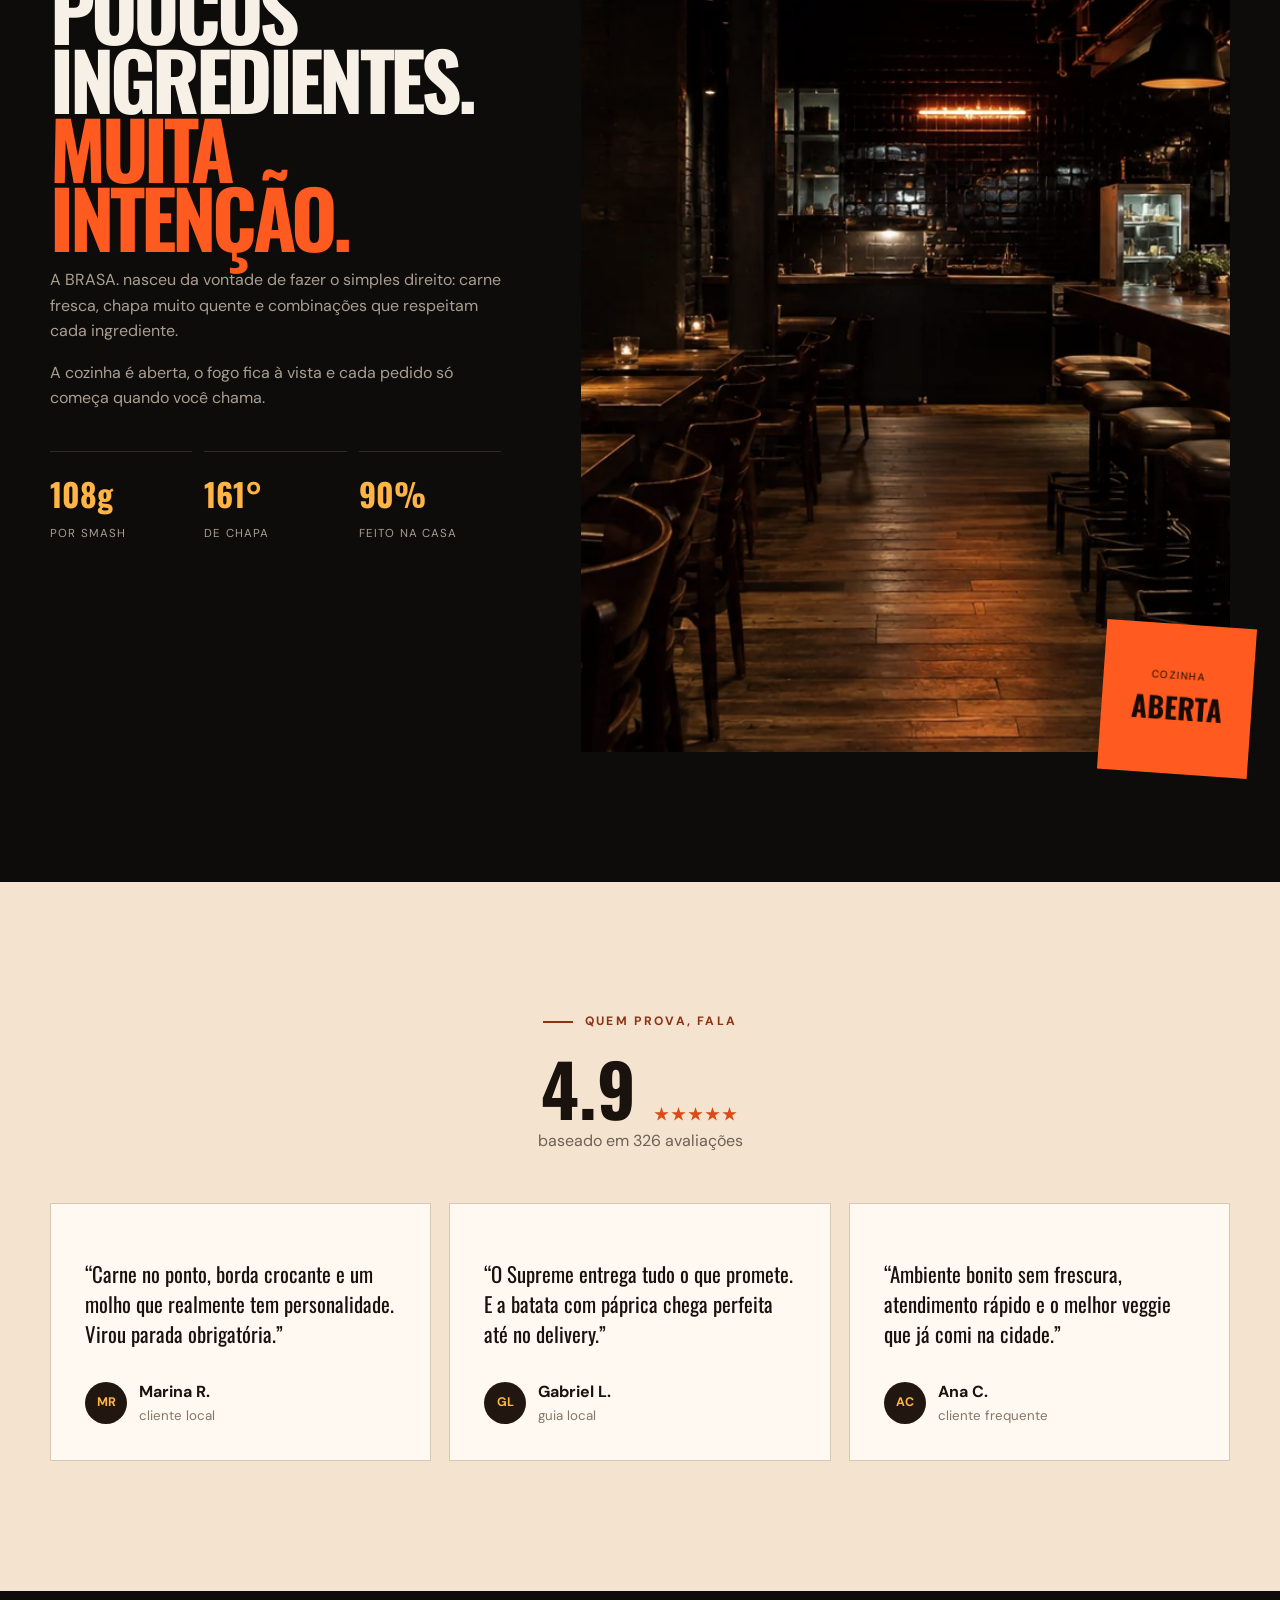
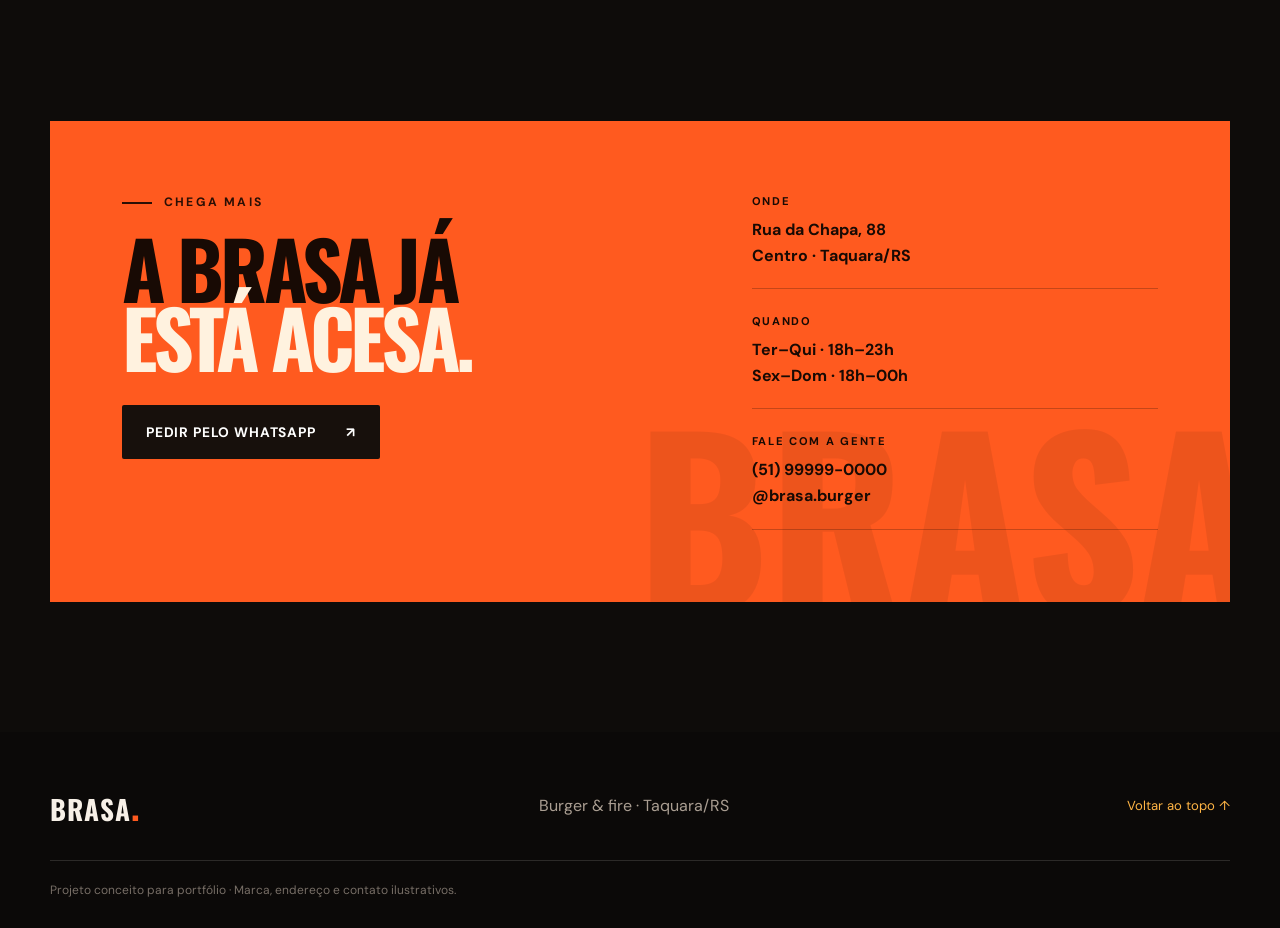
==== commit 543730ef: "Anima os números da seção Nossa Brasa" ====
--- a/previews/brasa-burger/index.html
+++ b/previews/brasa-burger/index.html
@@ -171,7 +171,7 @@
           <h2 id="story-title">Poucos ingredientes.<br><em>Muita intenção.</em></h2>
           <p>A BRASA. nasceu da vontade de fazer o simples direito: carne fresca, chapa muito quente e combinações que respeitam cada ingrediente.</p>
           <p>A cozinha é aberta, o fogo fica à vista e cada pedido só começa quando você chama.</p>
-          <div class="story-stats"><div><strong>120g</strong><span>por smash</span></div><div><strong>180°</strong><span>de chapa</span></div><div><strong>100%</strong><span>feito na casa</span></div></div>
+          <div class="story-stats"><div aria-label="120 gramas por smash"><strong class="count-up" data-target="120" data-suffix="g" aria-hidden="true">120g</strong><span>por smash</span></div><div aria-label="180 graus de chapa"><strong class="count-up" data-target="180" data-suffix="°" aria-hidden="true">180°</strong><span>de chapa</span></div><div aria-label="100 por cento feito na casa"><strong class="count-up" data-target="100" data-suffix="%" aria-hidden="true">100%</strong><span>feito na casa</span></div></div>
         </div>
         <div class="story-image reveal"><img src="./assets/restaurant.webp" alt="Salão da BRASA. com cozinha aberta, tijolos escuros e iluminação acolhedora" width="1920" height="1024" loading="lazy"><div class="open-kitchen"><span>cozinha</span><strong>ABERTA</strong></div></div>
       </div>
--- a/previews/brasa-burger/styles.css
+++ b/previews/brasa-burger/styles.css
@@ -35,3 +35,9 @@
 @supports not ((background-clip:text) or (-webkit-background-clip:text)){.fire-word{background:none;color:var(--ember);-webkit-text-fill-color:currentColor}}
 @media(max-width:620px){.fire-word:before{bottom:76%;height:.48em}.fire-word{filter:drop-shadow(0 0 4px rgba(255,95,24,.76)) drop-shadow(0 7px 14px rgba(255,53,8,.3))}}
 @media(prefers-reduced-motion:reduce){.fire-word,.fire-word:before,.fire-word:after{animation:none!important}.fire-word{background-position:0 70%,50% 82%,100% 72%,50% 52%}}
+
+/* Keep the flame inside the lettering; remove the separate flame strip. */
+.fire-word:before{content:none}
+
+/* Animated facts in the Nossa Brasa section */
+.count-up{font-variant-numeric:tabular-nums;min-width:3ch}
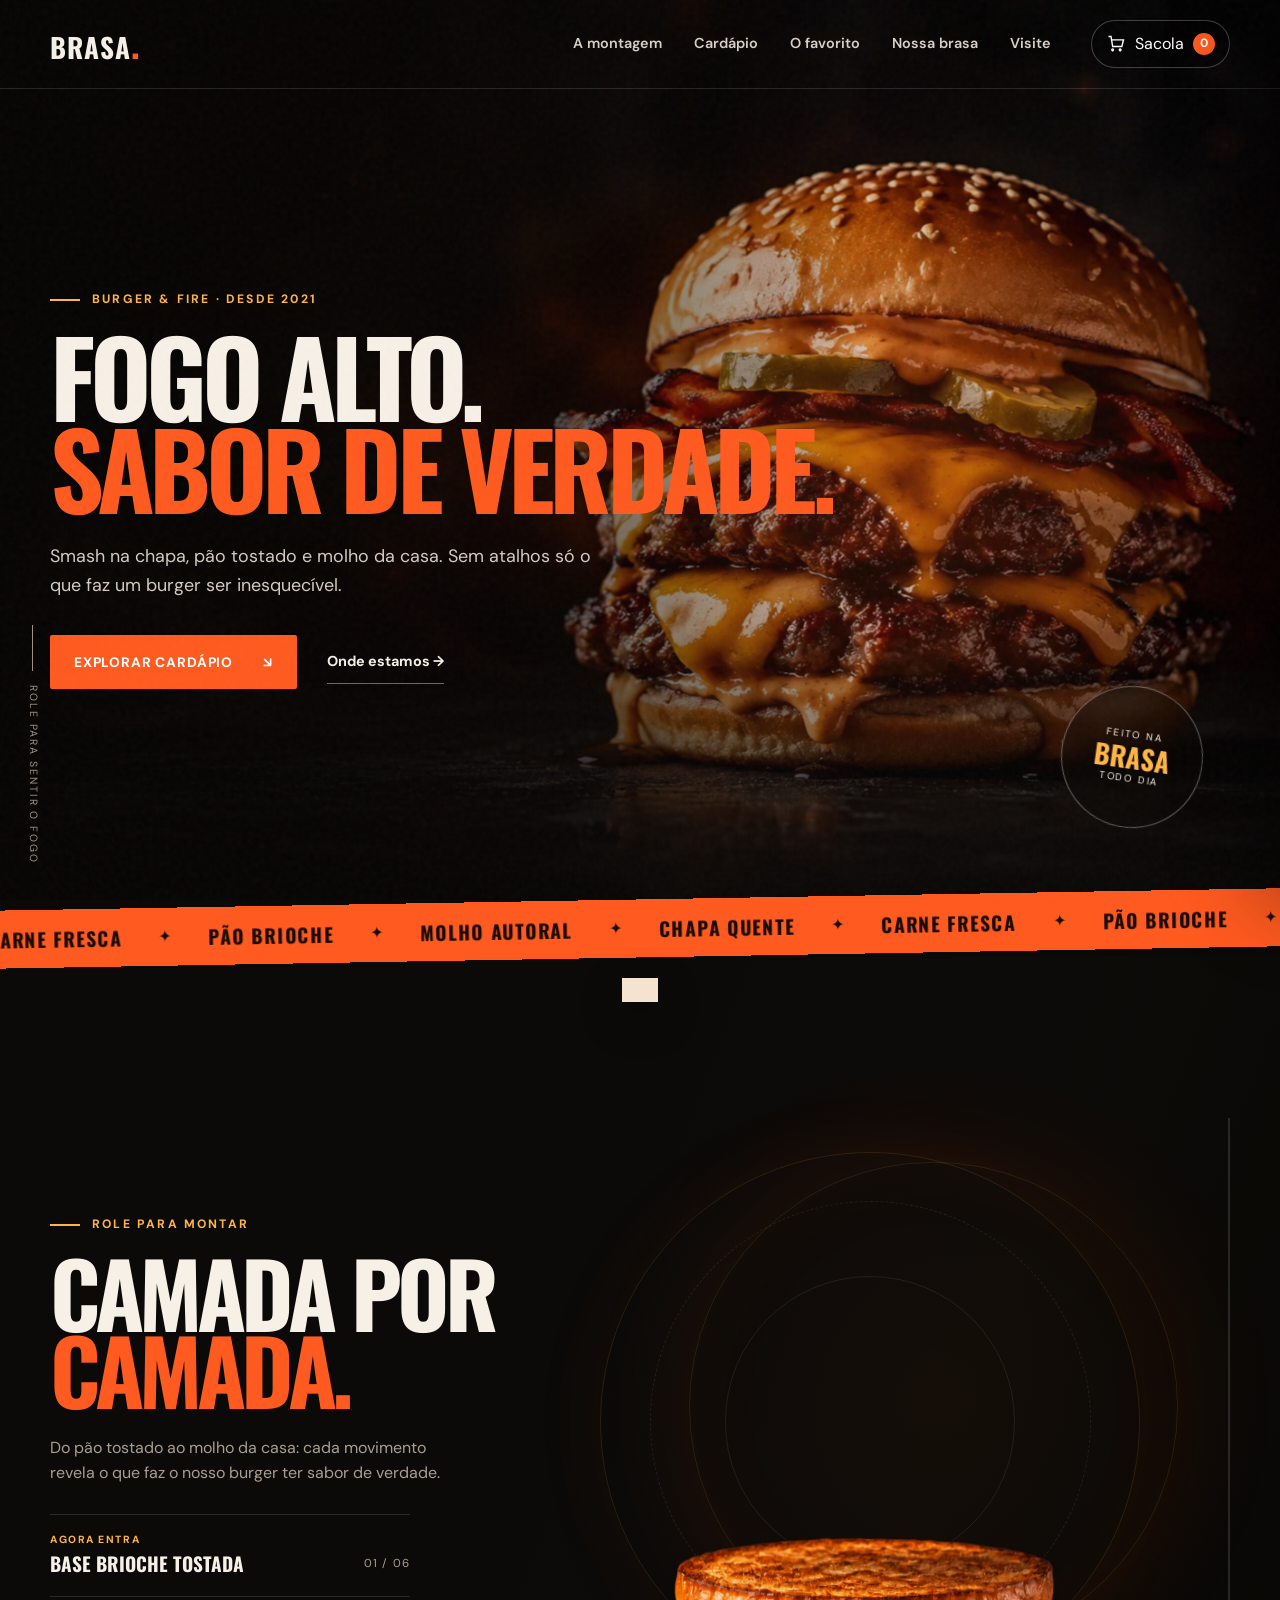
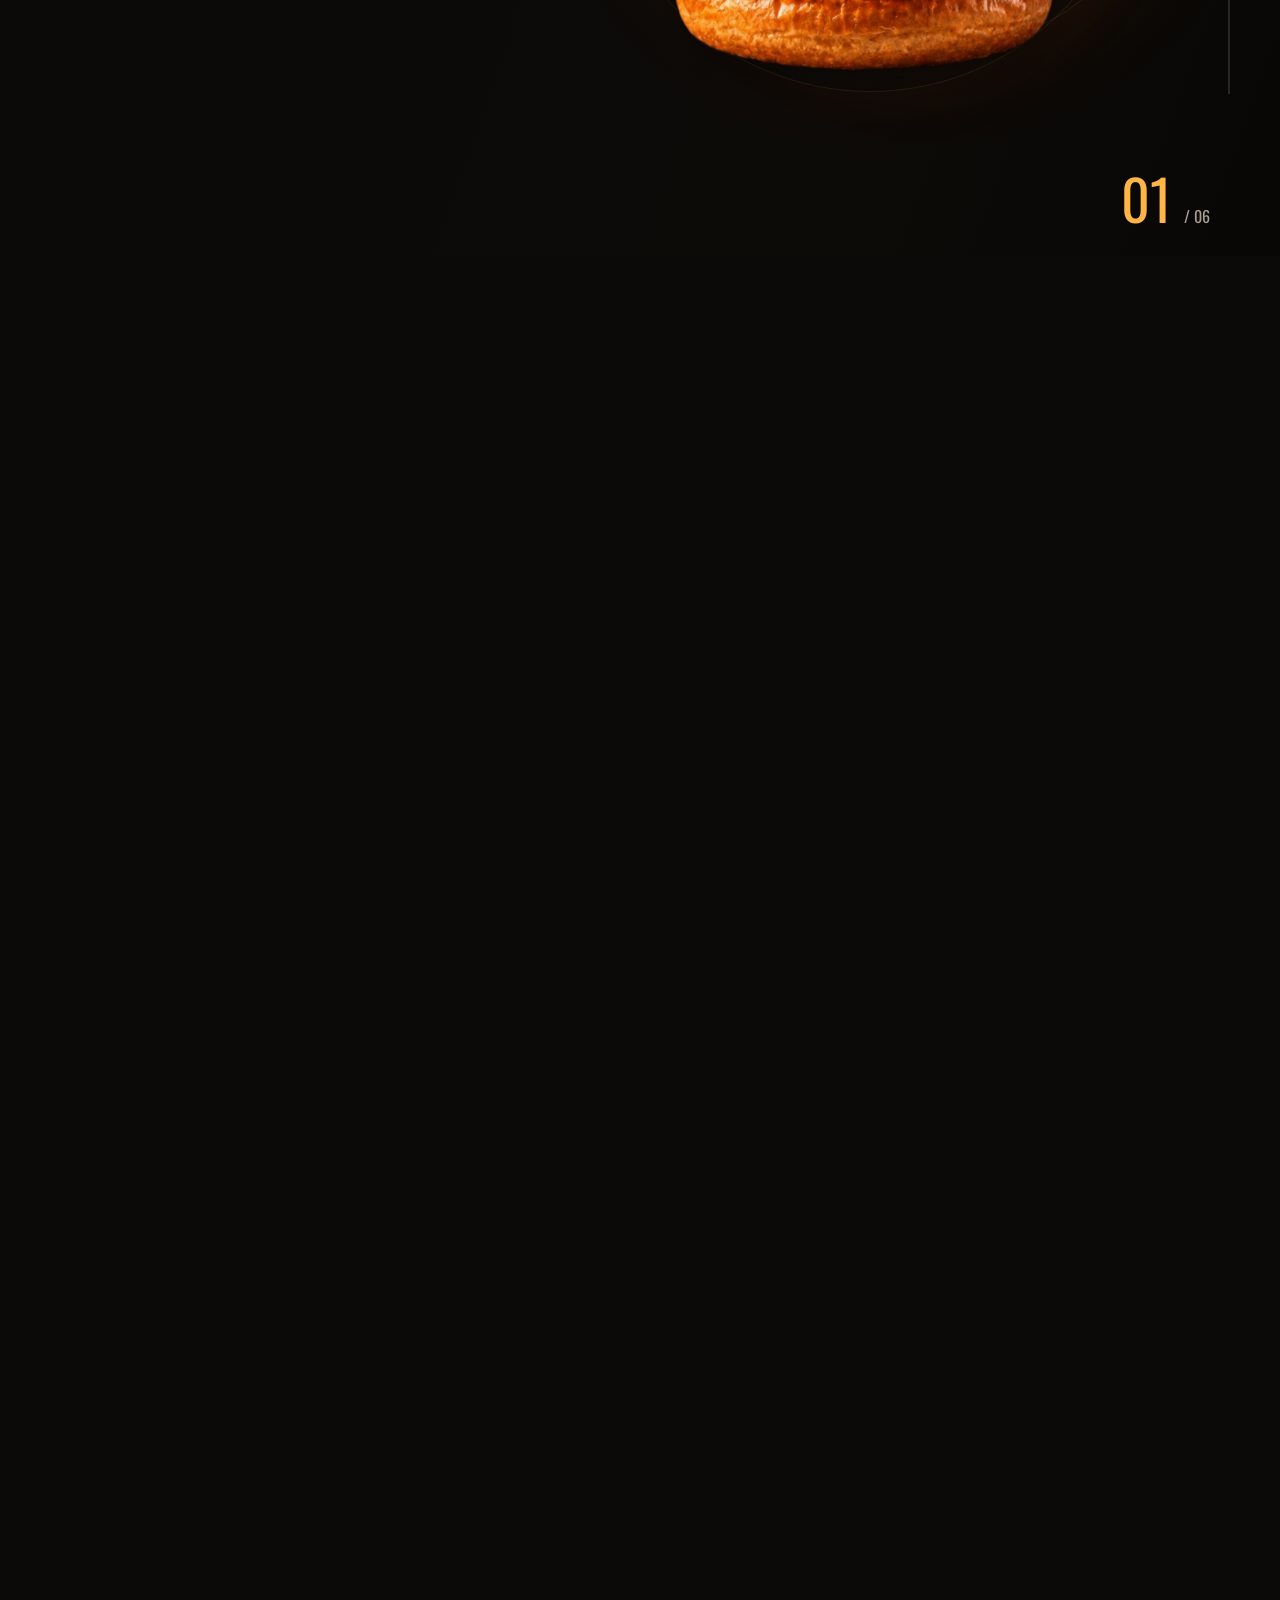
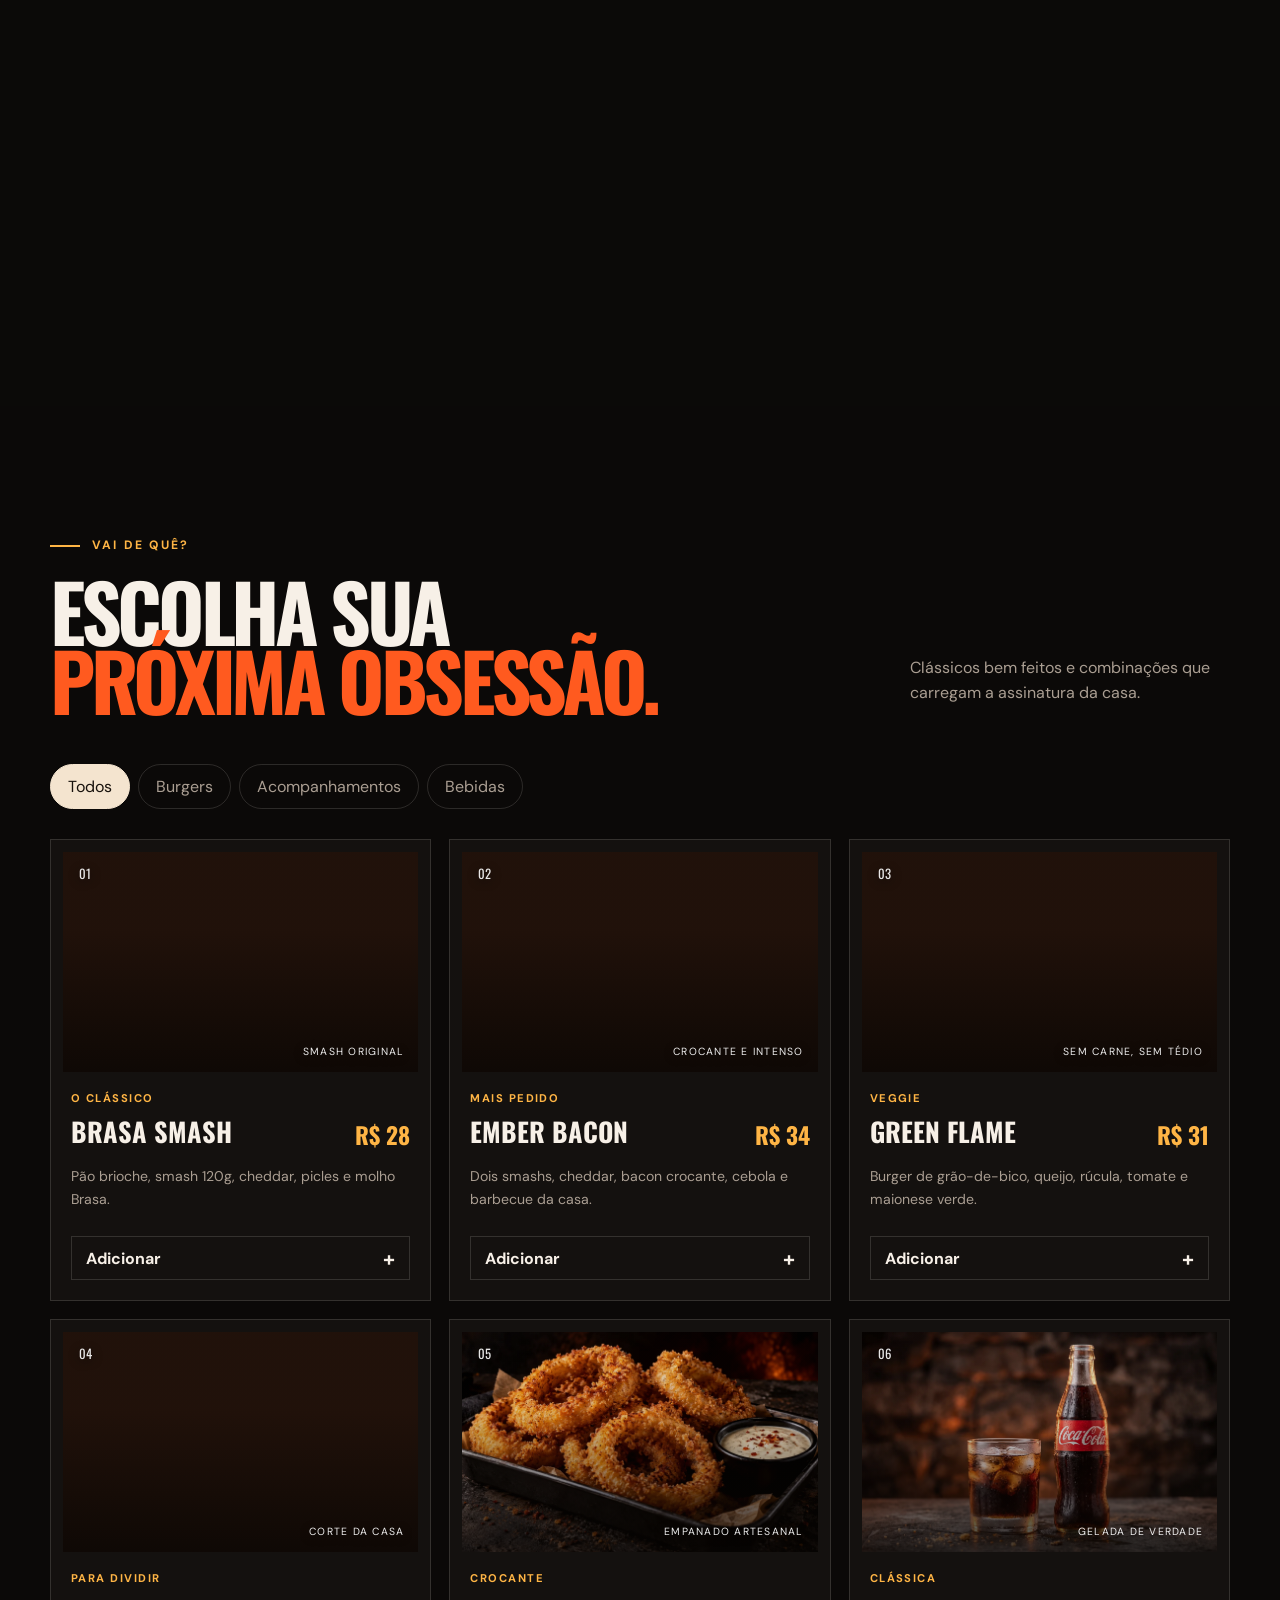
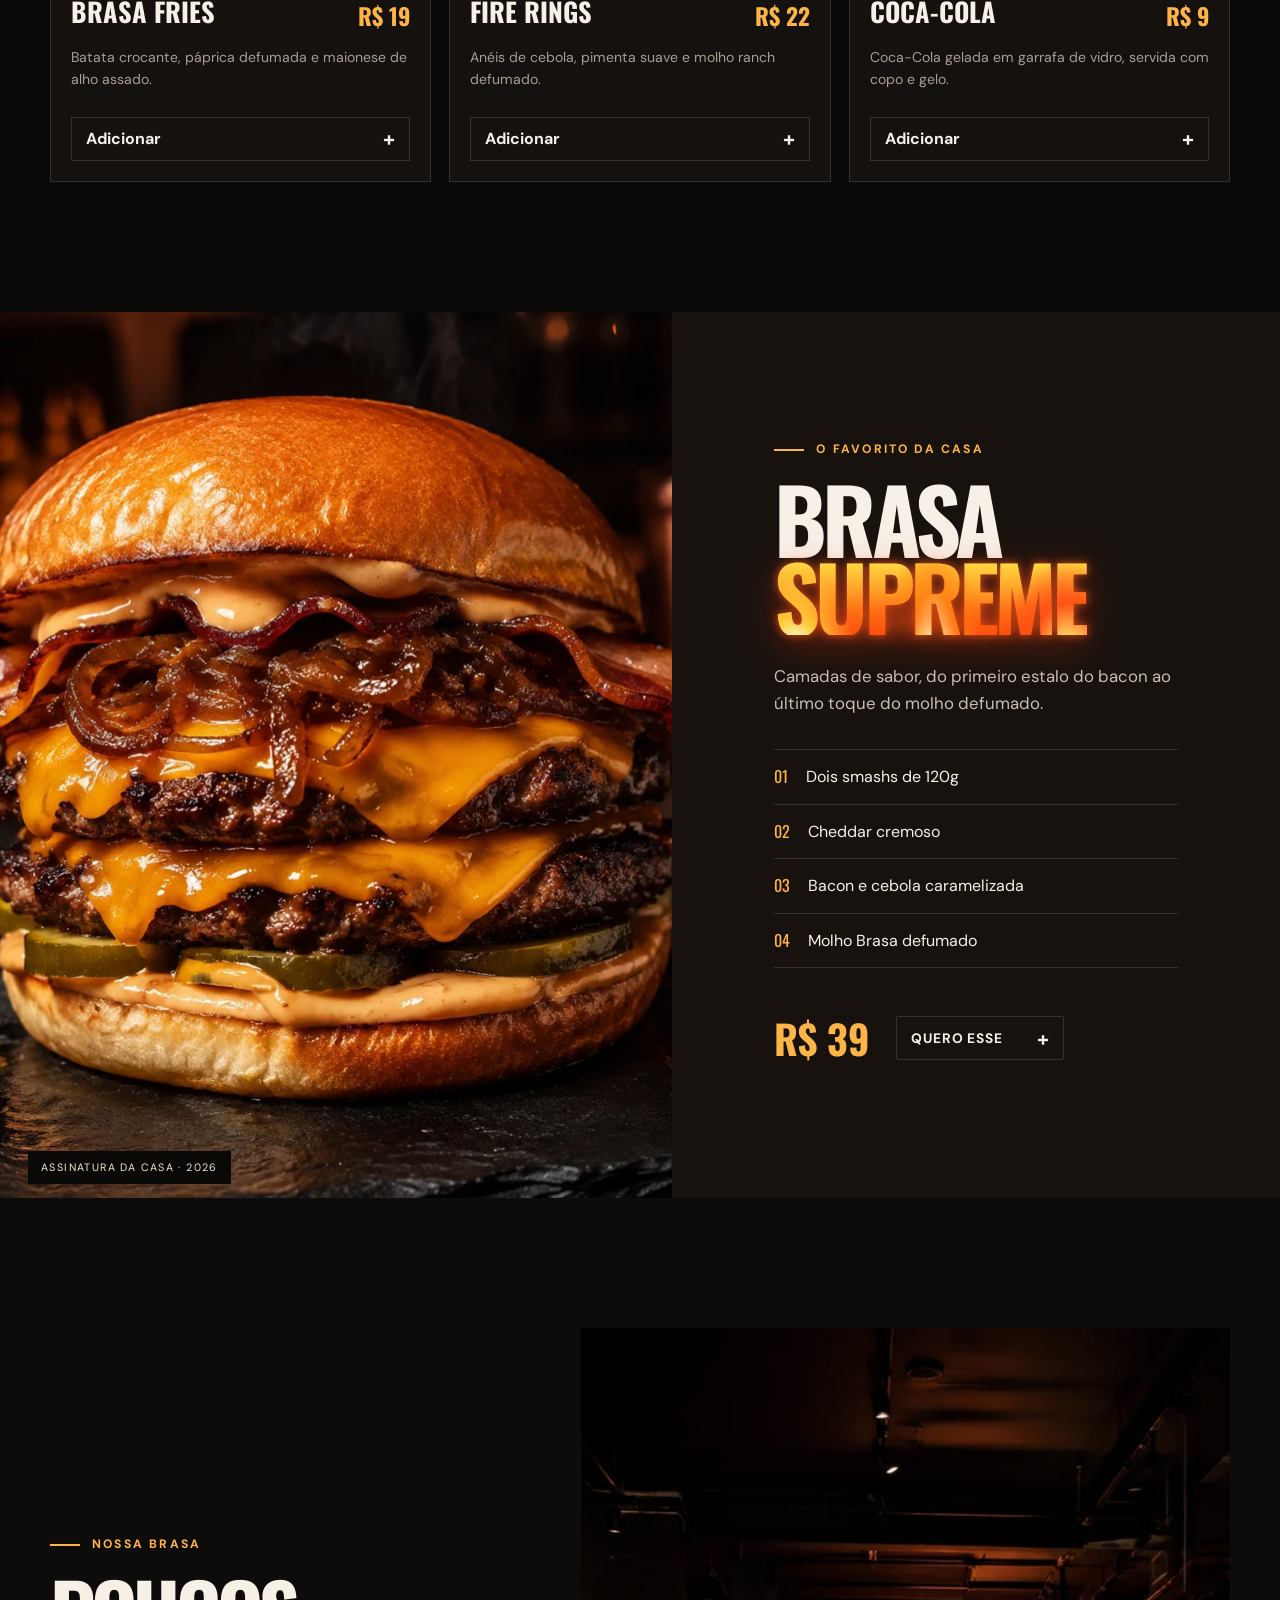
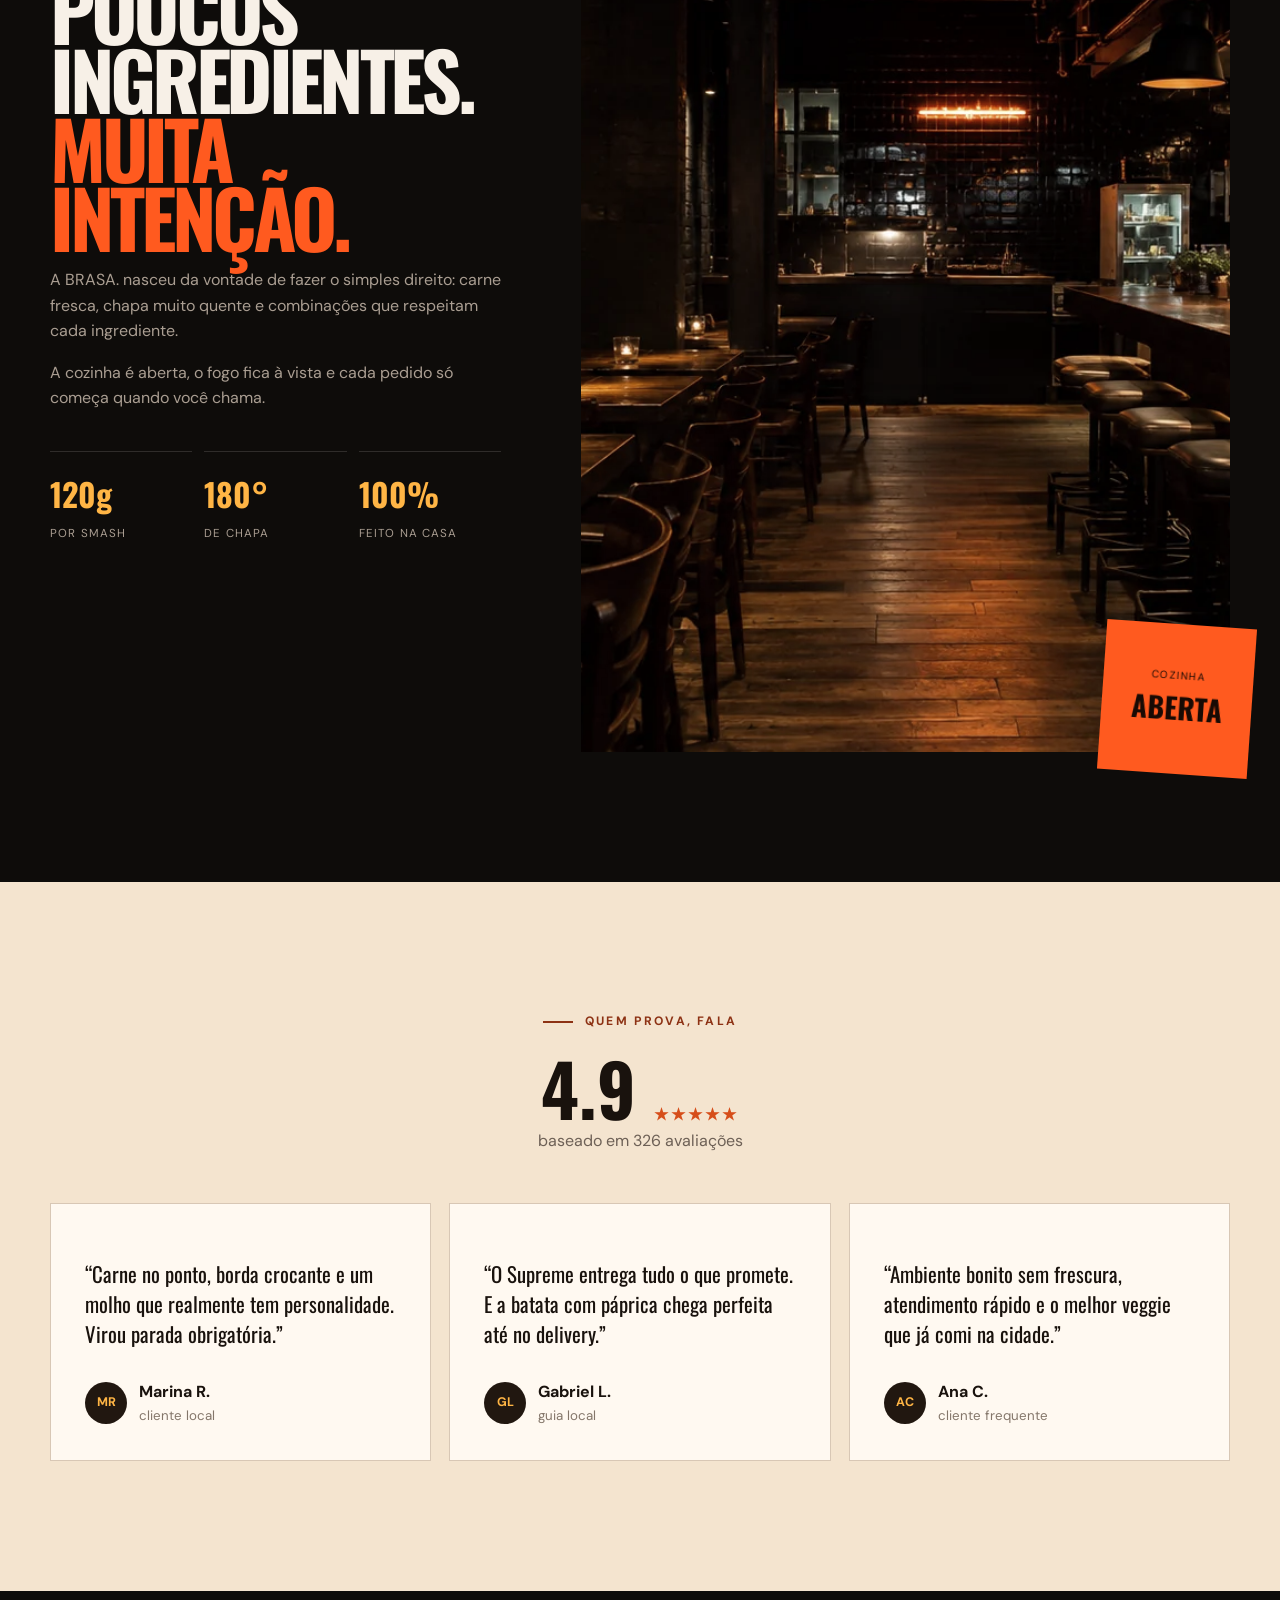
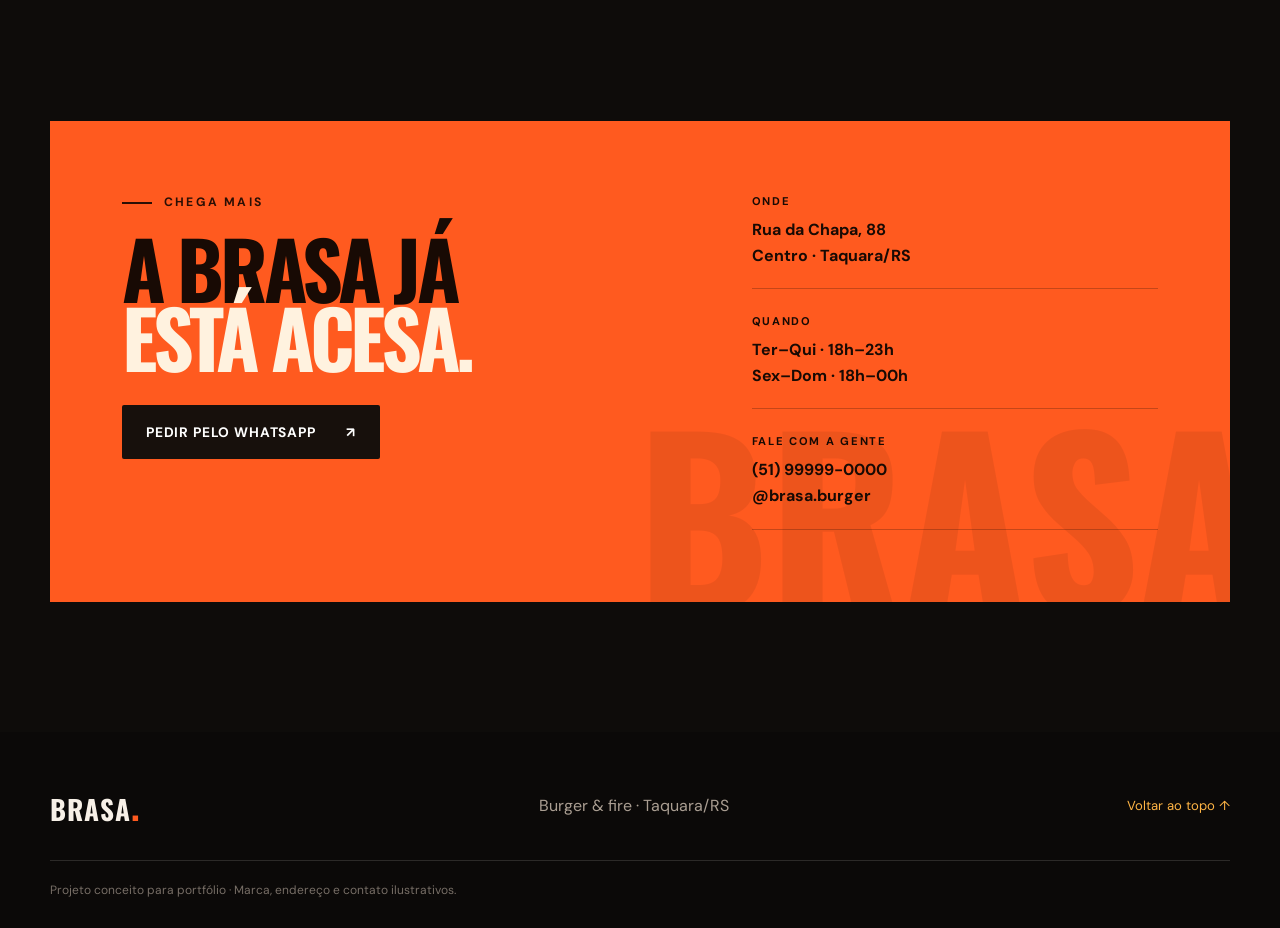
==== commit 877c95bb: "Alteração no texto" ====
--- a/previews/brasa-burger/index.html
+++ b/previews/brasa-burger/index.html
@@ -49,7 +49,7 @@
       <div class="container hero-content">
         <p class="eyebrow reveal"><span></span> Burger & fire · desde 2021</p>
         <h1 id="hero-title" class="reveal">Fogo alto.<br><em>Sabor de verdade.</em></h1>
-        <p class="hero-copy reveal">Smash na chapa, pão tostado e molho da casa. Sem atalhos — só o que faz um burger ser inesquecível.</p>
+        <p class="hero-copy reveal">Smash na chapa, pão tostado e molho da casa. Sem atalhos  só o que faz um burger ser inesquecível.</p>
         <div class="hero-actions reveal">
           <a class="button button-primary" href="#cardapio">Explorar cardápio <span aria-hidden="true">↘</span></a>
           <a class="text-link" href="#visite">Onde estamos <span aria-hidden="true">→</span></a>
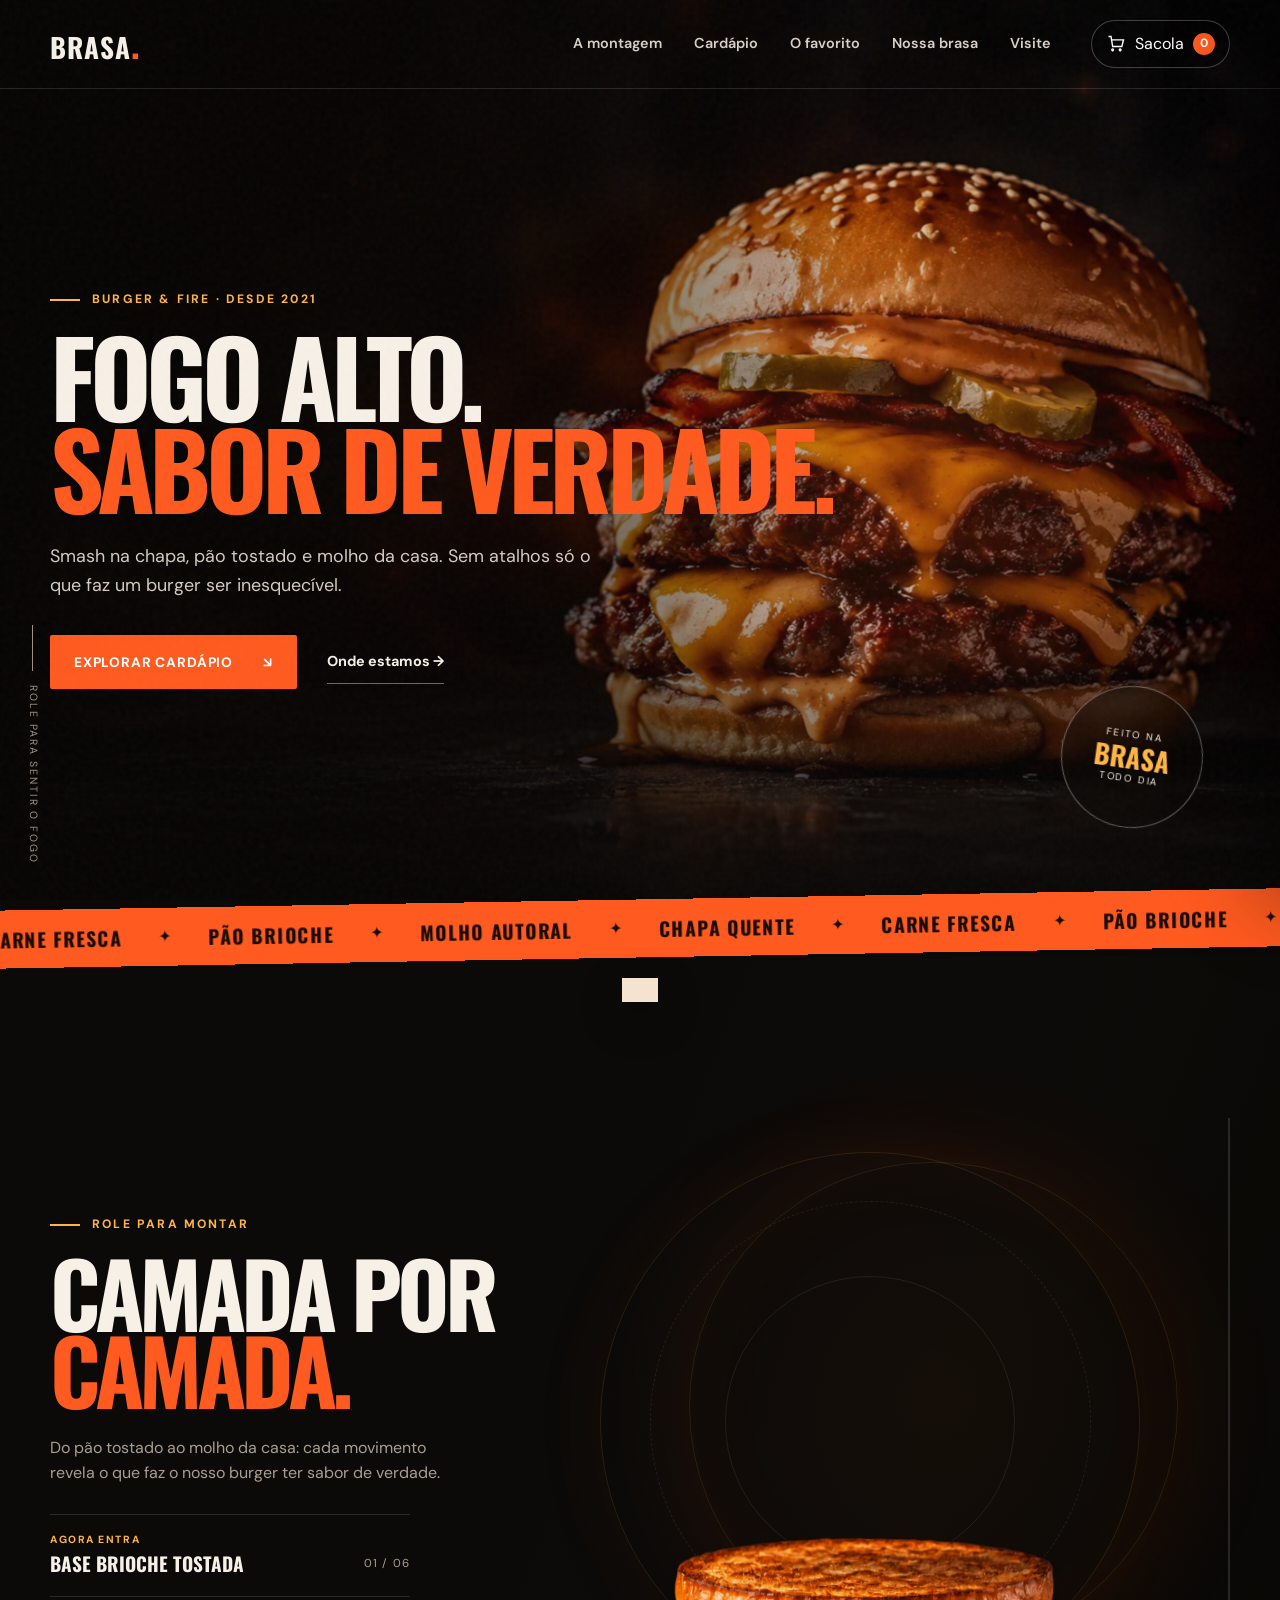
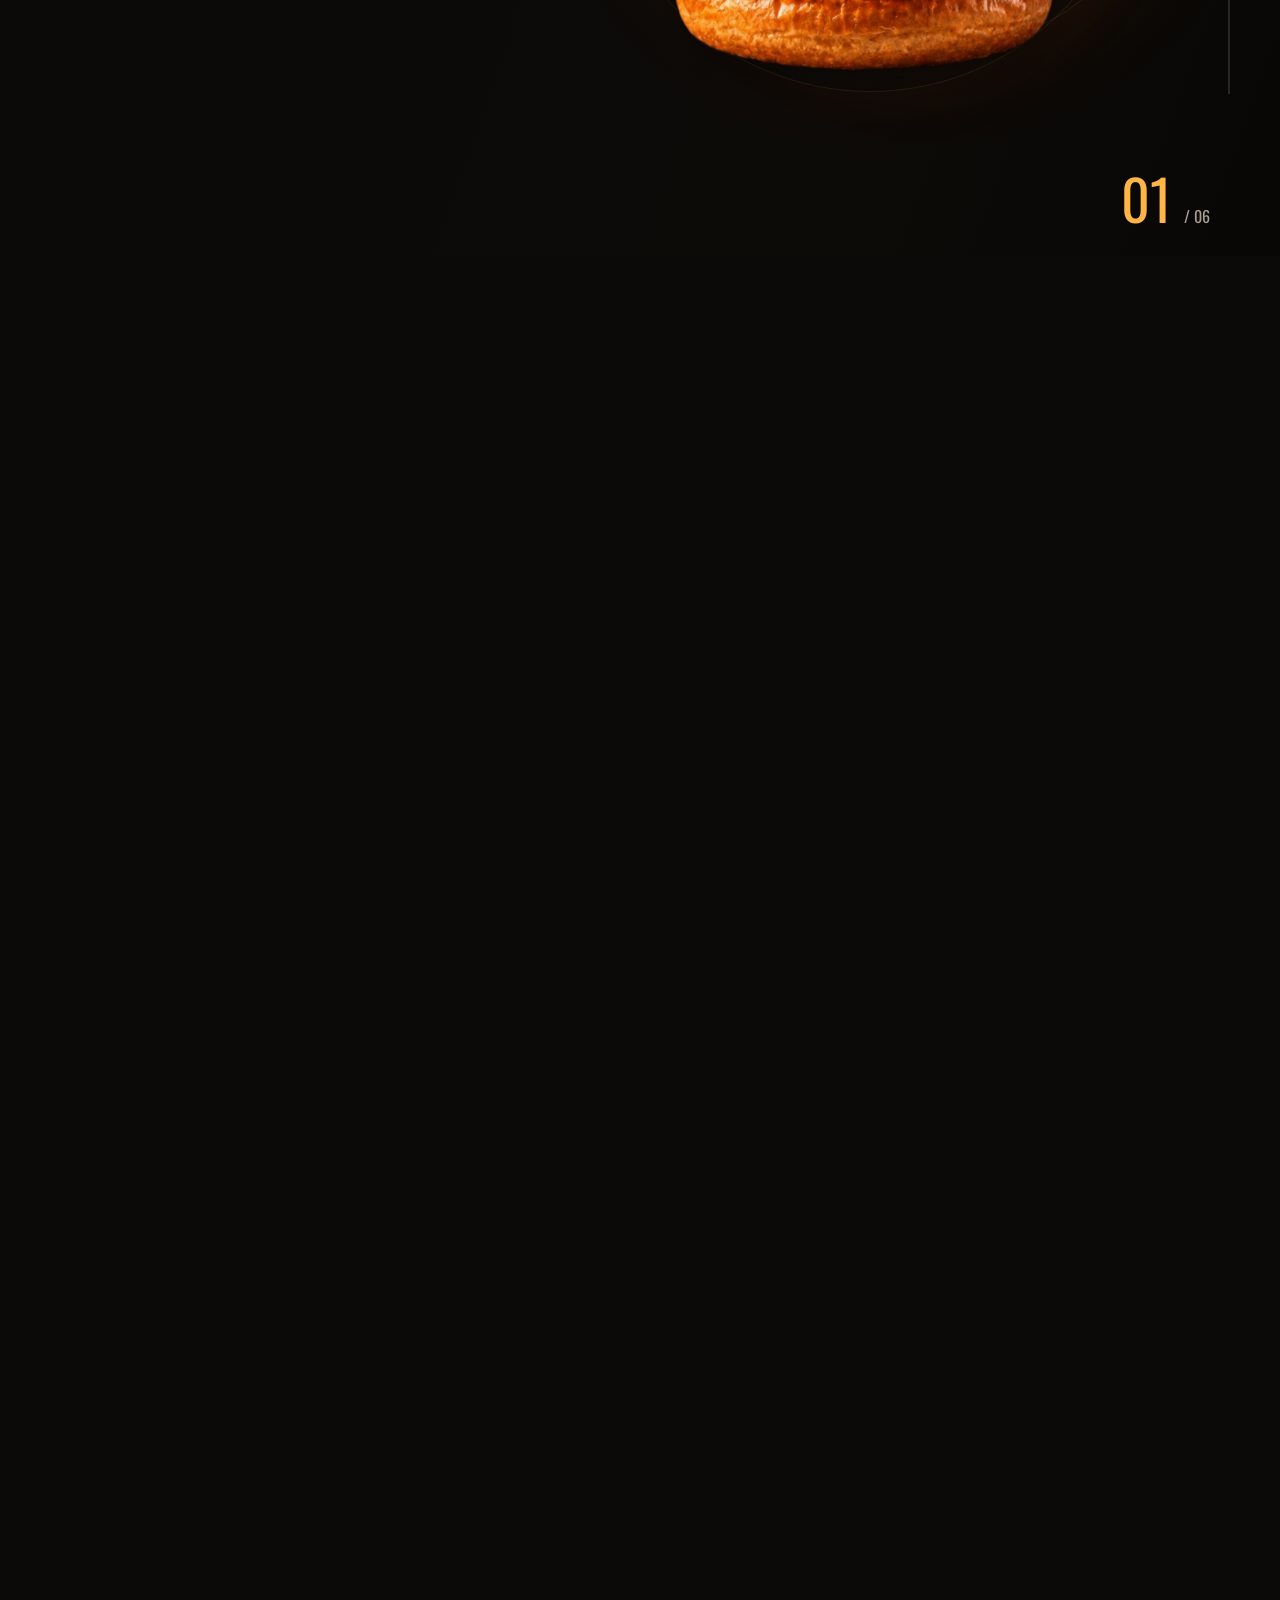
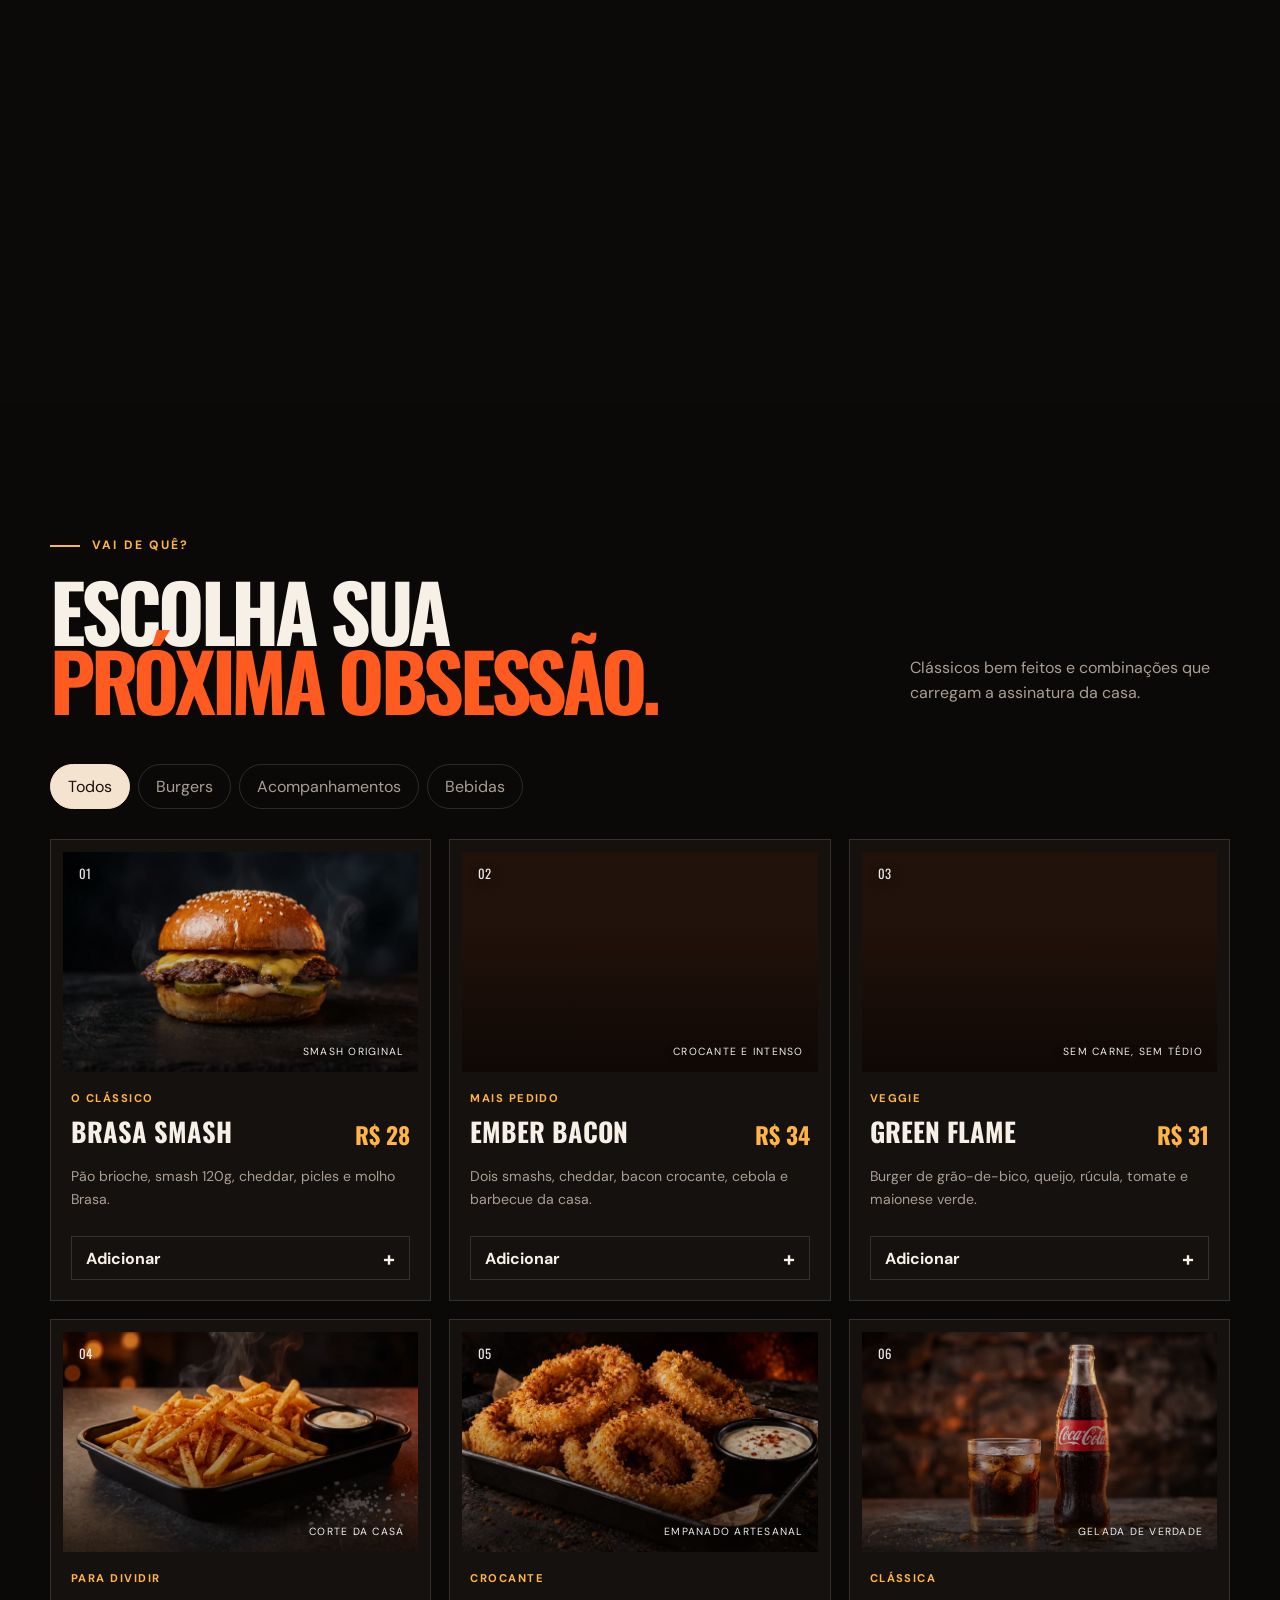
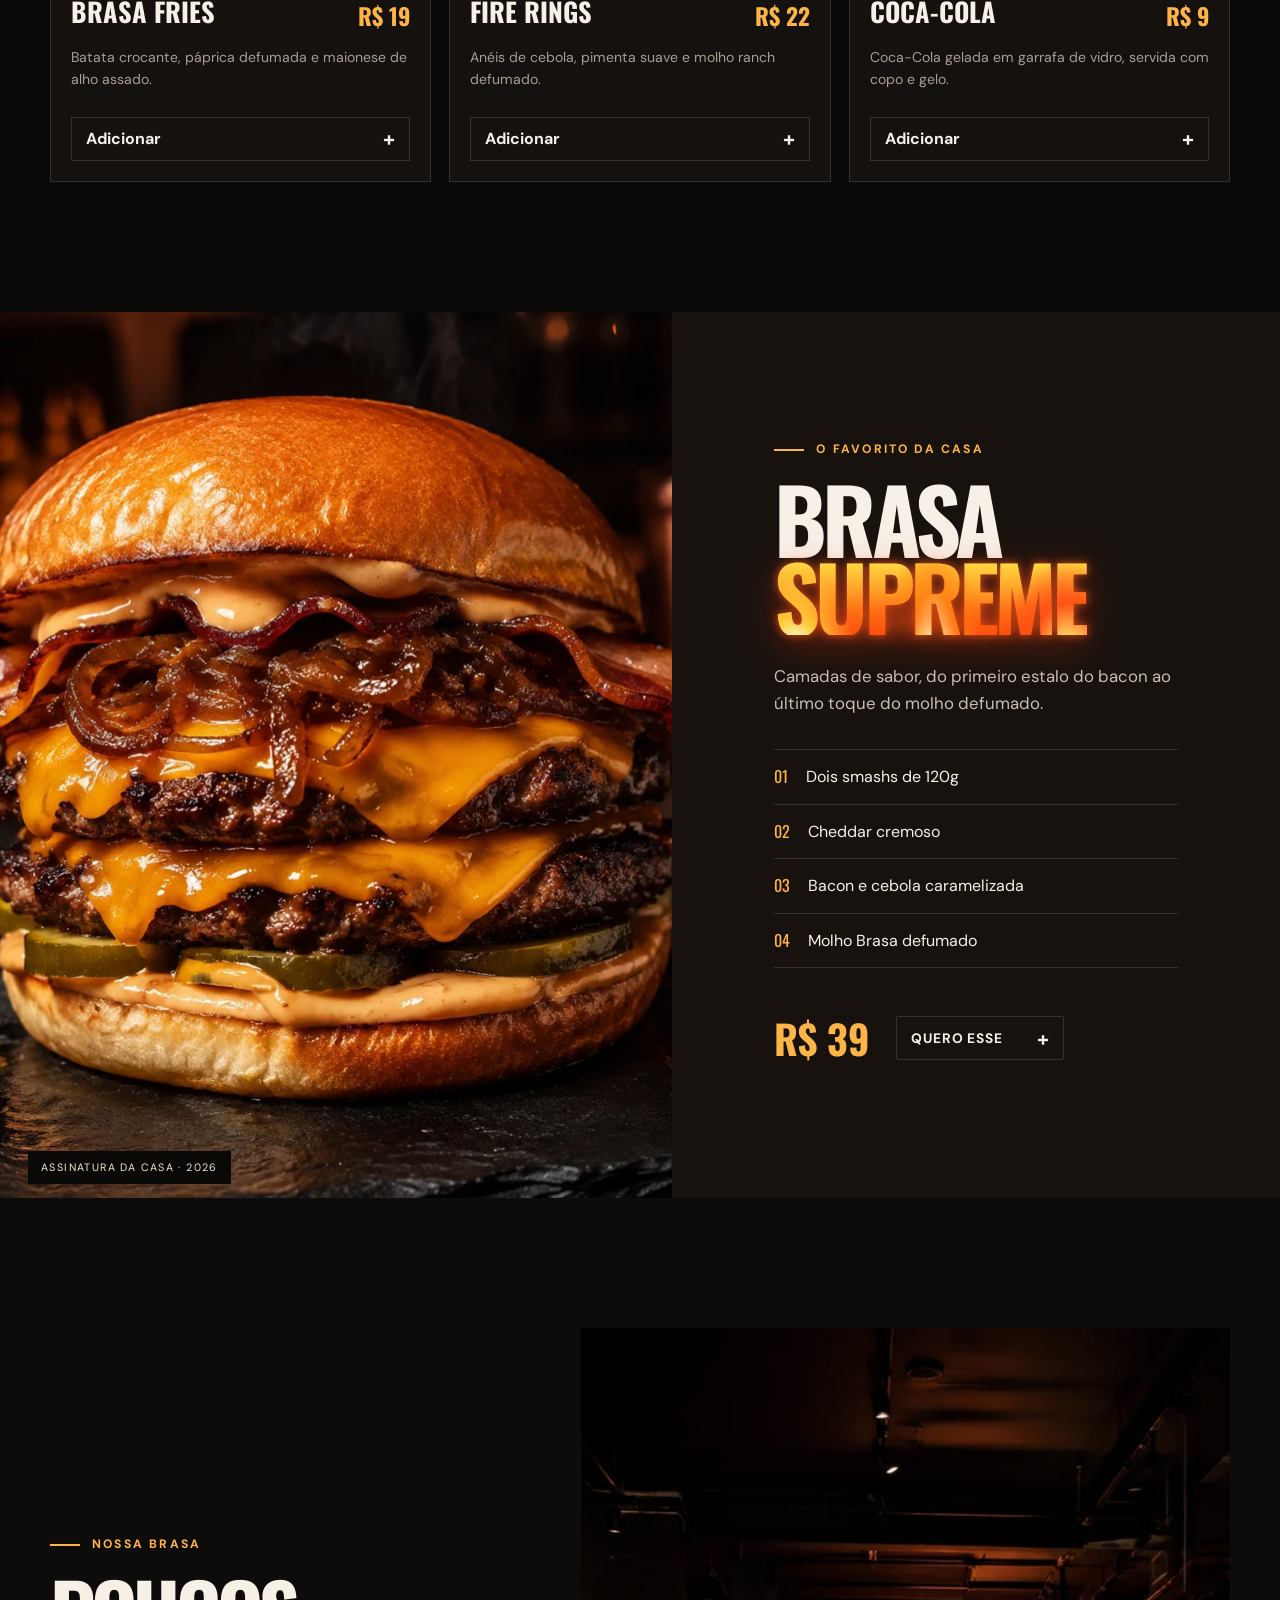
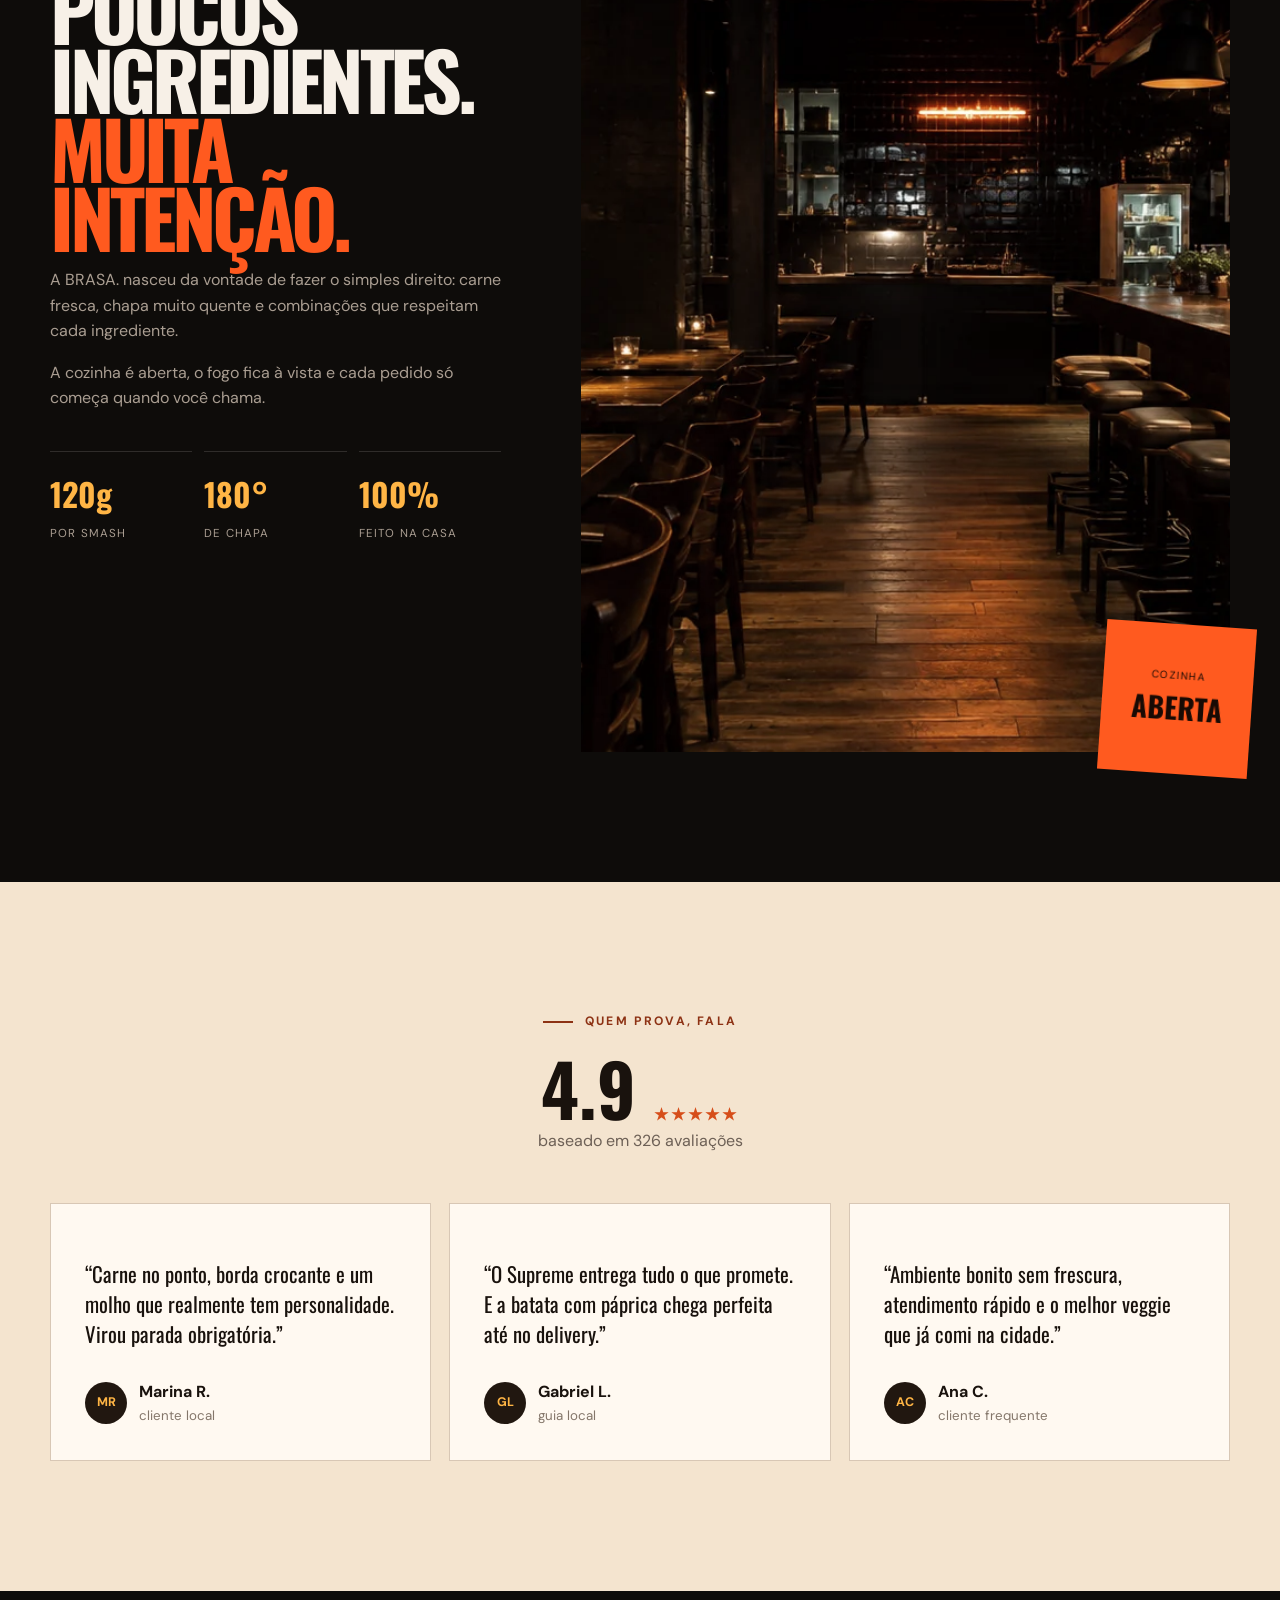
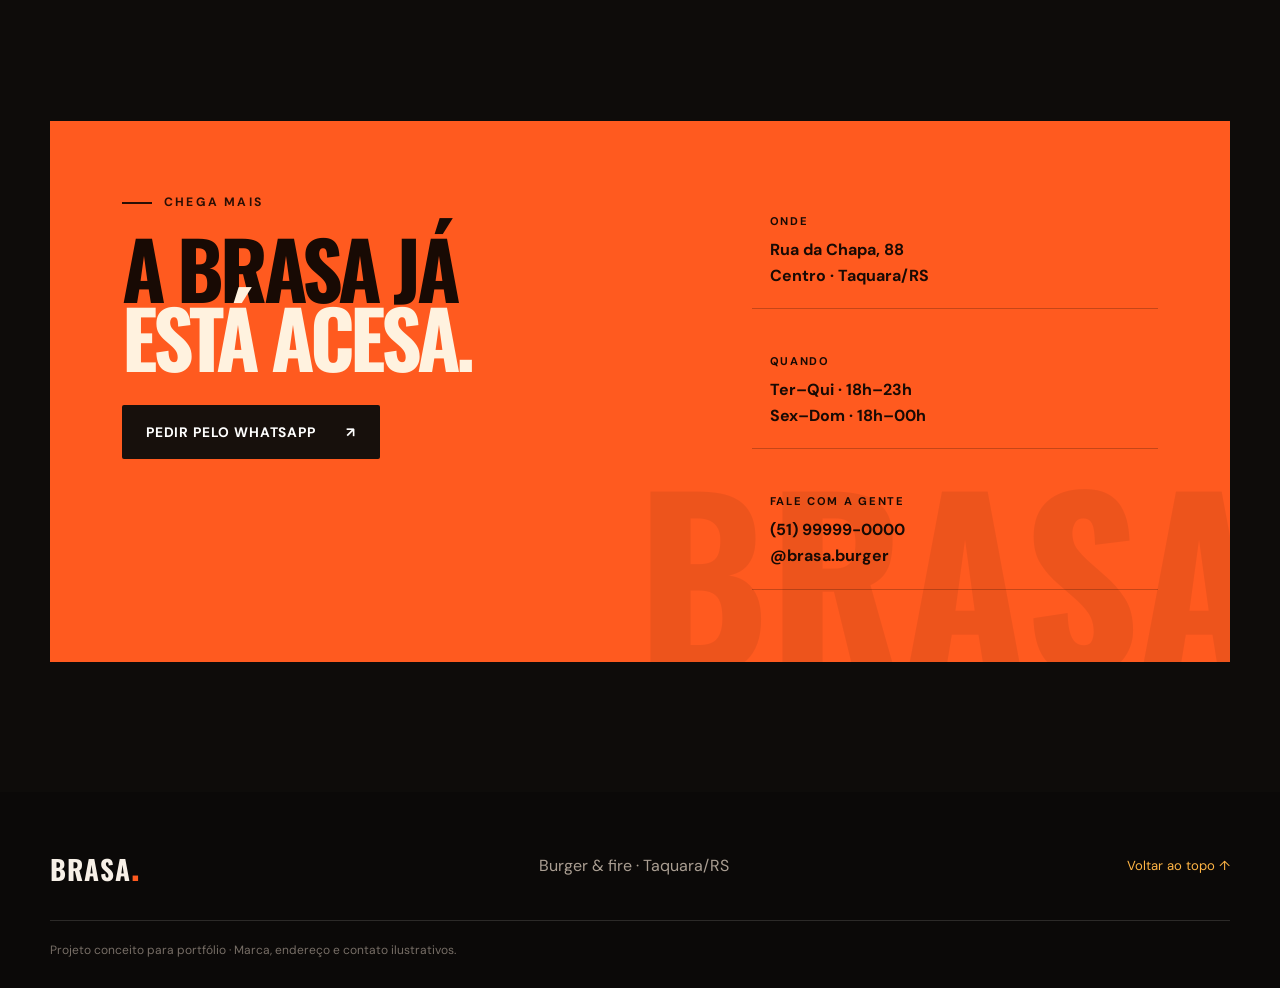
==== commit b79803ba: "Adiciona interação aos dados de contato" ====
--- a/previews/brasa-burger/index.html
+++ b/previews/brasa-burger/index.html
@@ -192,9 +192,9 @@
       <div class="container visit-panel reveal">
         <div class="visit-main"><p class="eyebrow"><span></span> Chega mais</p><h2 id="visit-title">A brasa já<br><em>está acesa.</em></h2><a class="button button-light whatsapp-direct" href="https://wa.me/5551999990000?text=Oi%2C%20BRASA!%20Quero%20fazer%20um%20pedido." target="_blank" rel="noopener">Pedir pelo WhatsApp <span aria-hidden="true">↗</span></a></div>
         <div class="visit-info">
-          <div><span>Onde</span><strong>Rua da Chapa, 88<br>Centro · Taquara/RS</strong></div>
-          <div><span>Quando</span><strong>Ter–Qui · 18h–23h<br>Sex–Dom · 18h–00h</strong></div>
-          <div><span>Fale com a gente</span><strong>(51) 99999-0000<br>@brasa.burger</strong></div>
+          <div class="visit-detail"><span>Onde</span><strong><a href="https://www.google.com/maps/search/?api=1&amp;query=Rua+da+Chapa+88+Centro+Taquara+RS" target="_blank" rel="noopener">Rua da Chapa, 88<br>Centro · Taquara/RS</a></strong></div>
+          <div class="visit-detail"><span>Quando</span><strong>Ter–Qui · 18h–23h<br>Sex–Dom · 18h–00h</strong></div>
+          <div class="visit-detail"><span>Fale com a gente</span><strong><a href="tel:+5551999990000">(51) 99999-0000</a><br><a href="https://www.instagram.com/brasa.burger/" target="_blank" rel="noopener">@brasa.burger</a></strong></div>
         </div>
       </div>
     </section>
--- a/previews/brasa-burger/styles.css
+++ b/previews/brasa-burger/styles.css
@@ -41,3 +41,7 @@
 
 /* Animated facts in the Nossa Brasa section */
 .count-up{font-variant-numeric:tabular-nums;min-width:3ch}
+
+/* Contact details react like hot metal when hovered or keyboard-focused */
+.visit-info .visit-detail{position:relative;padding:20px 52px 20px 18px;border-bottom:1px solid rgba(24,10,4,.25);overflow:hidden;transition:transform .35s cubic-bezier(.2,.8,.2,1),background-color .35s,box-shadow .35s}.visit-detail:before{content:"";position:absolute;left:0;right:0;bottom:0;height:3px;background:linear-gradient(90deg,#461507,#ff6a1a 40%,#ffd35a 68%,transparent);transform:scaleX(0);transform-origin:left;transition:transform .48s cubic-bezier(.2,.8,.2,1)}.visit-detail:after{content:"↗";position:absolute;right:18px;top:50%;font-size:1.35rem;font-weight:700;opacity:0;transform:translate(-12px,-50%) rotate(-18deg);transition:opacity .3s,transform .4s cubic-bezier(.2,.8,.2,1)}.visit-detail span,.visit-detail strong{position:relative;z-index:1}.visit-detail a{color:inherit;text-decoration:none;outline:none}.visit-detail:hover,.visit-detail:focus-within{background:rgba(255,244,225,.17);box-shadow:0 16px 34px rgba(79,22,5,.16);transform:translateX(10px)}.visit-detail:hover:before,.visit-detail:focus-within:before{transform:scaleX(1)}.visit-detail:hover:after,.visit-detail:focus-within:after{opacity:1;transform:translate(0,-50%) rotate(0)}.visit-detail:hover span,.visit-detail:focus-within span{color:#4c1708}.visit-detail a:focus-visible{box-shadow:0 0 0 3px rgba(24,10,4,.32);border-radius:2px}.visit-detail strong{transition:letter-spacing .35s}.visit-detail:hover strong,.visit-detail:focus-within strong{letter-spacing:.012em}
+@media(max-width:620px){.visit-info .visit-detail{padding-left:12px}.visit-detail:hover,.visit-detail:focus-within{transform:translateX(4px)}}
